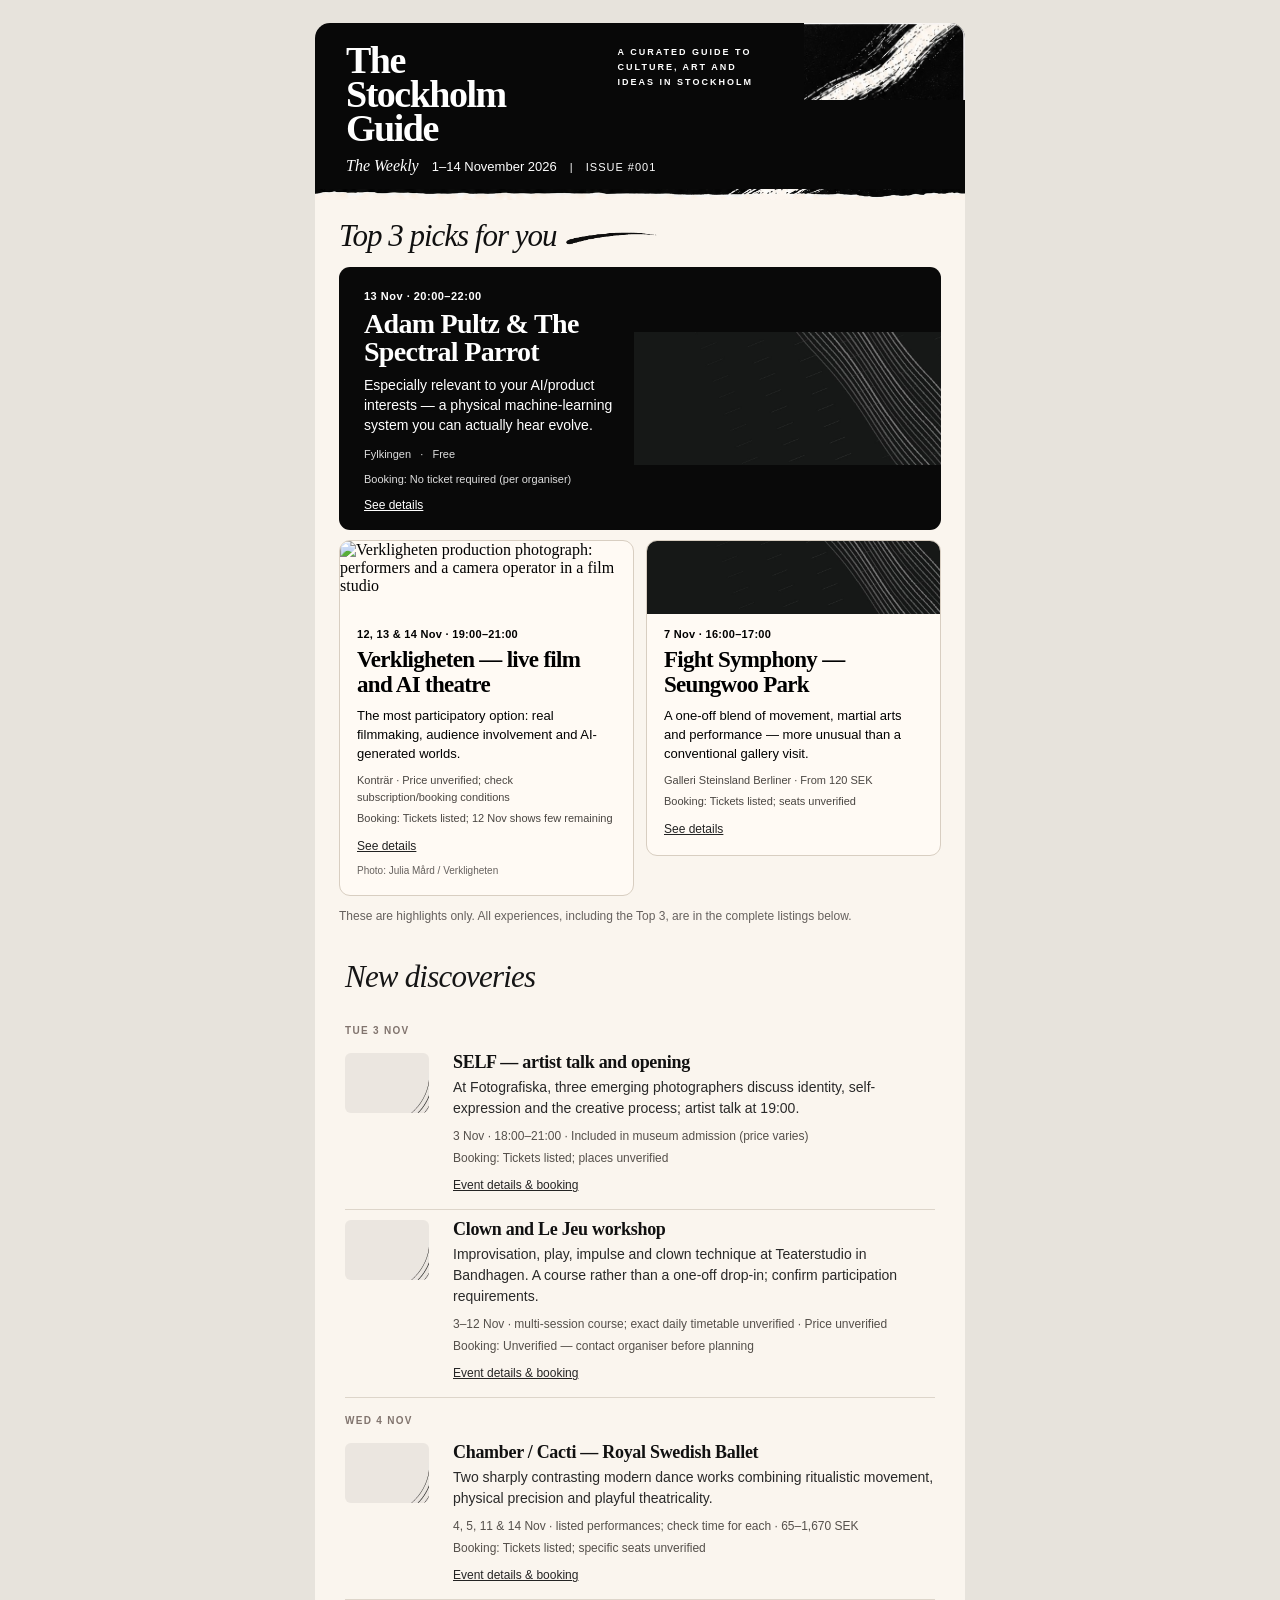
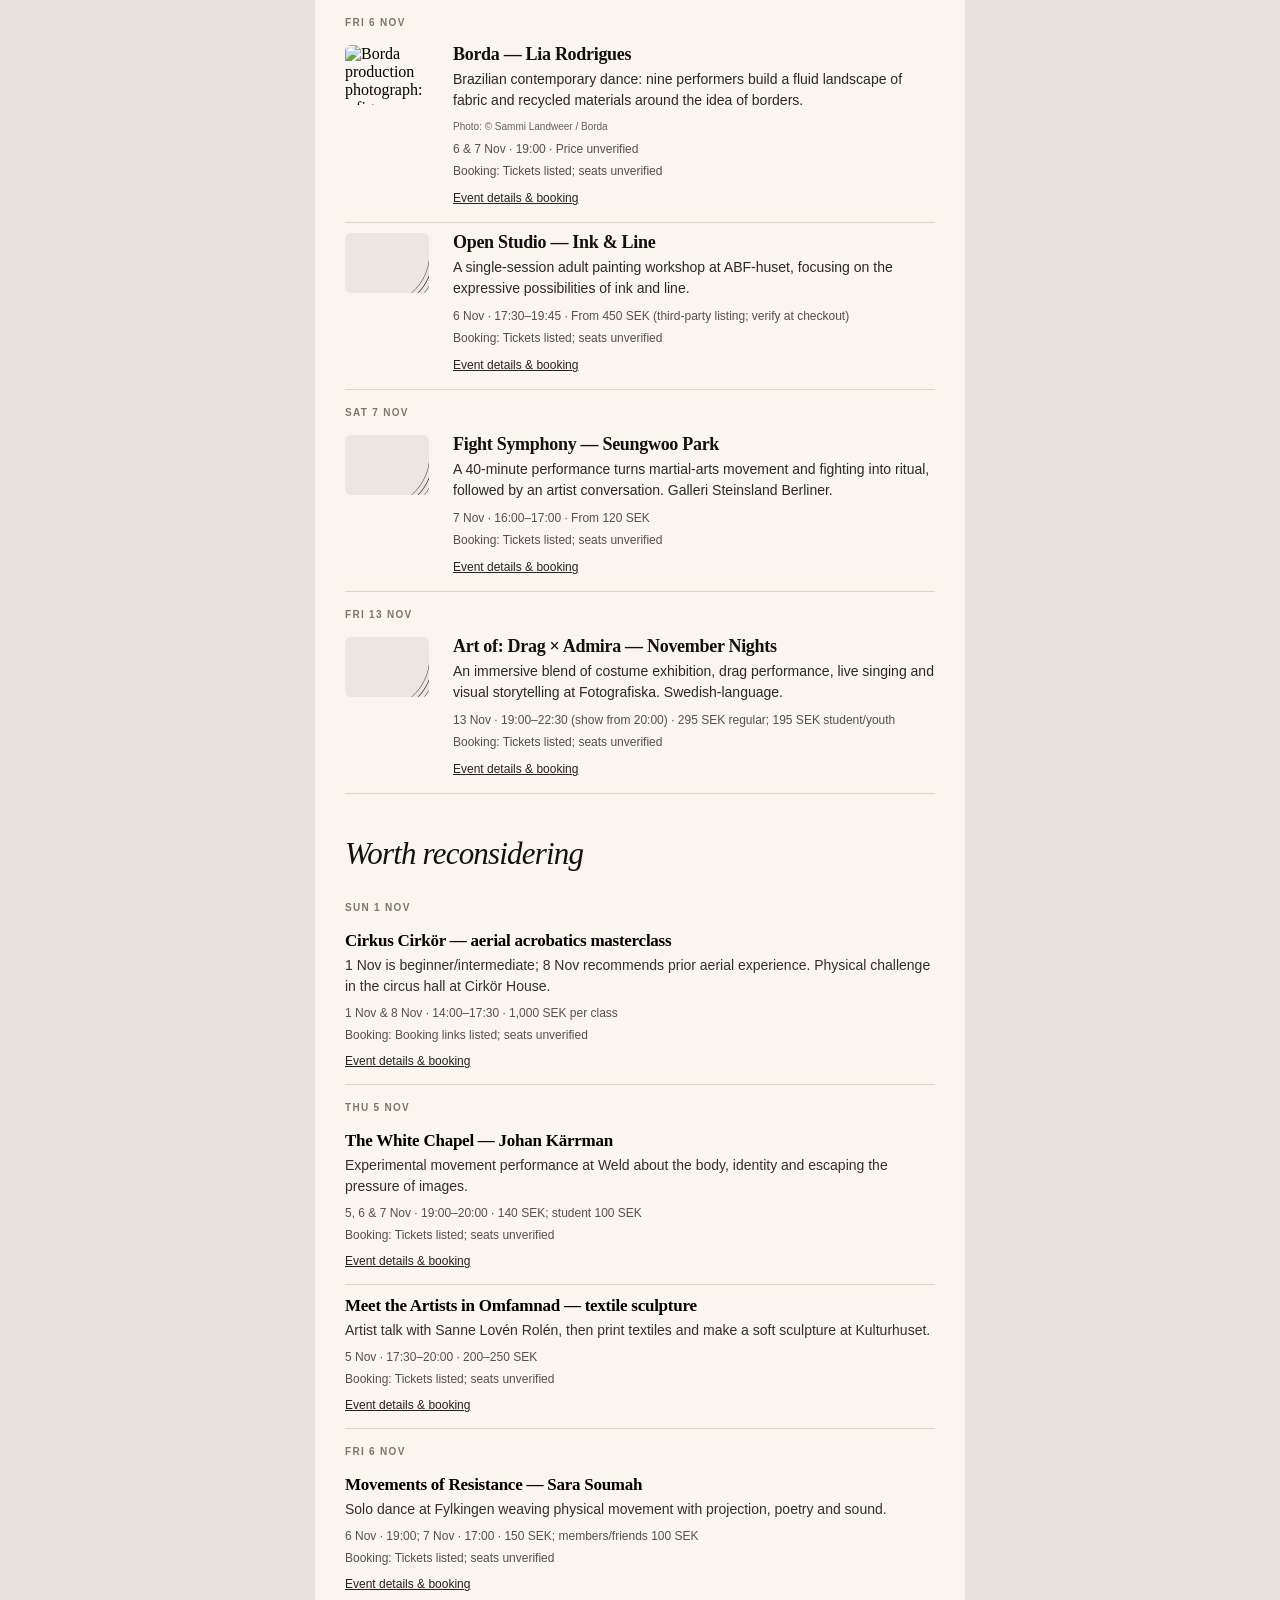
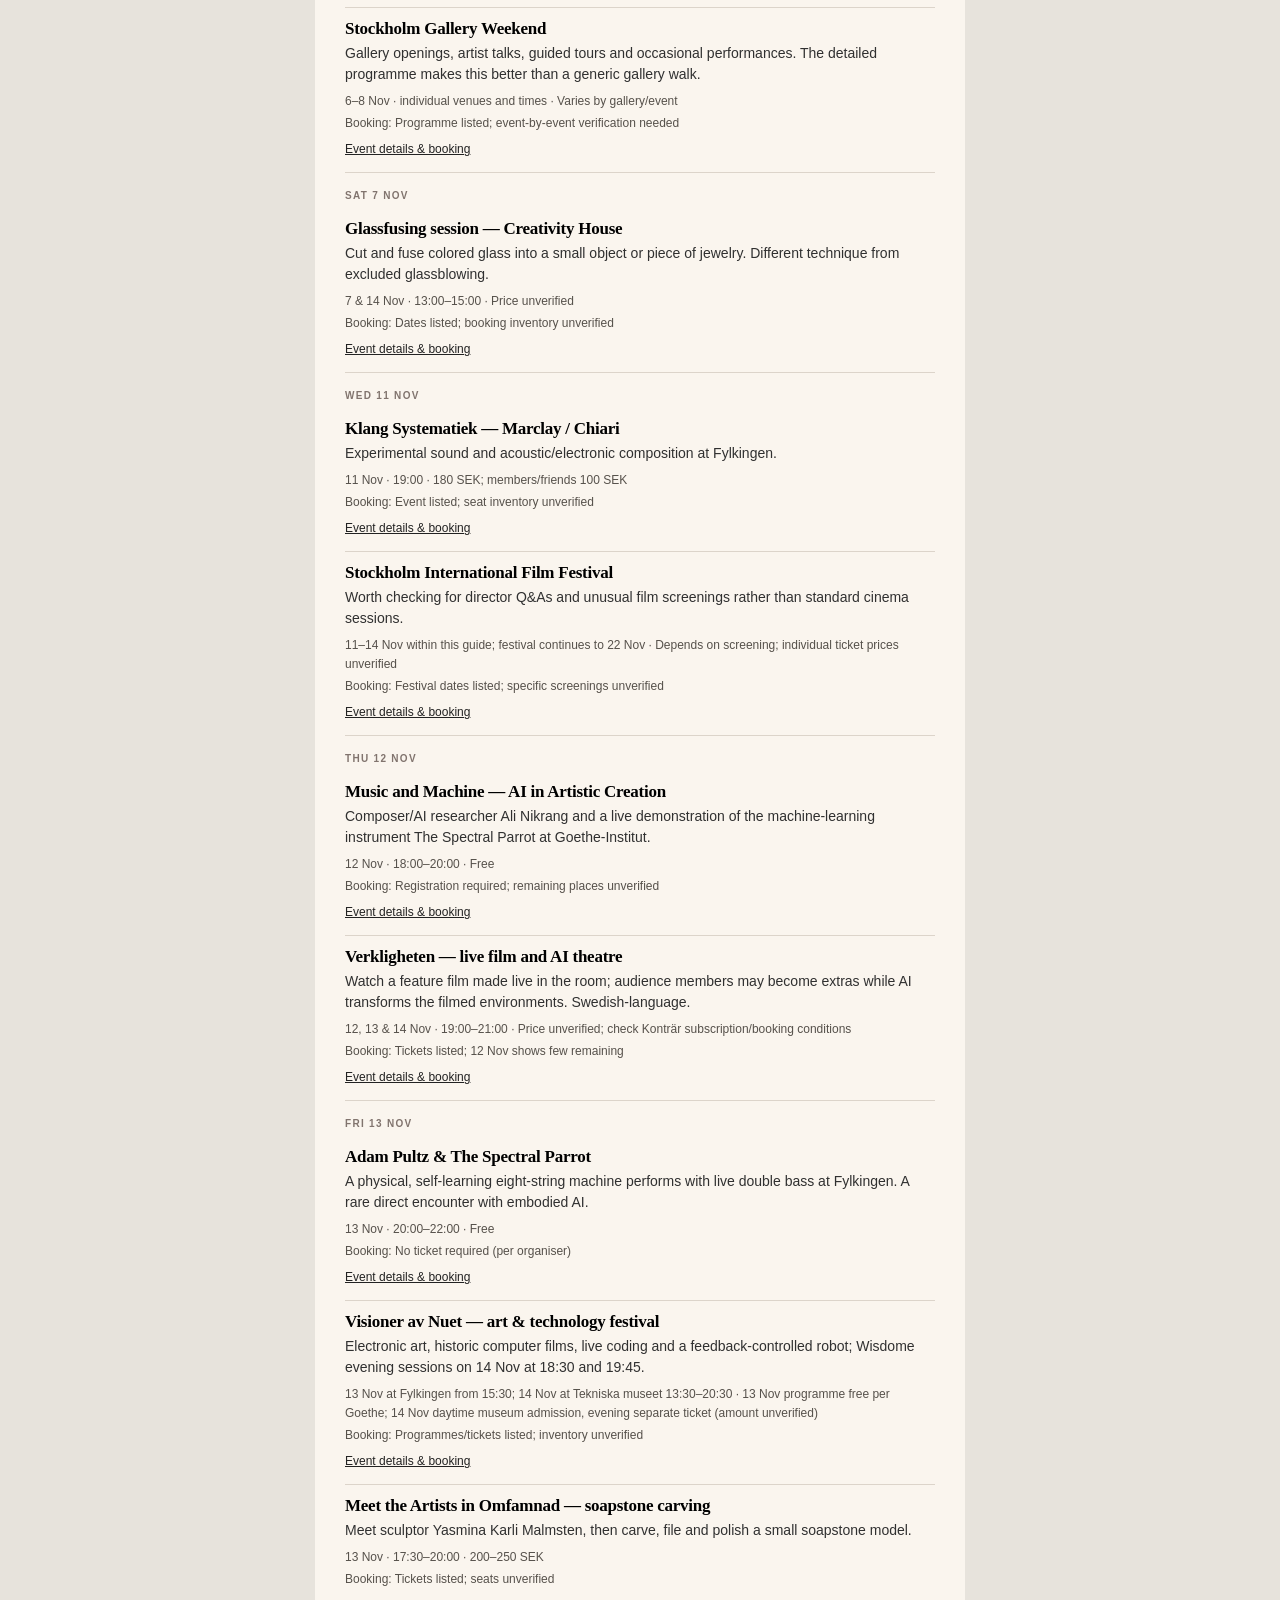
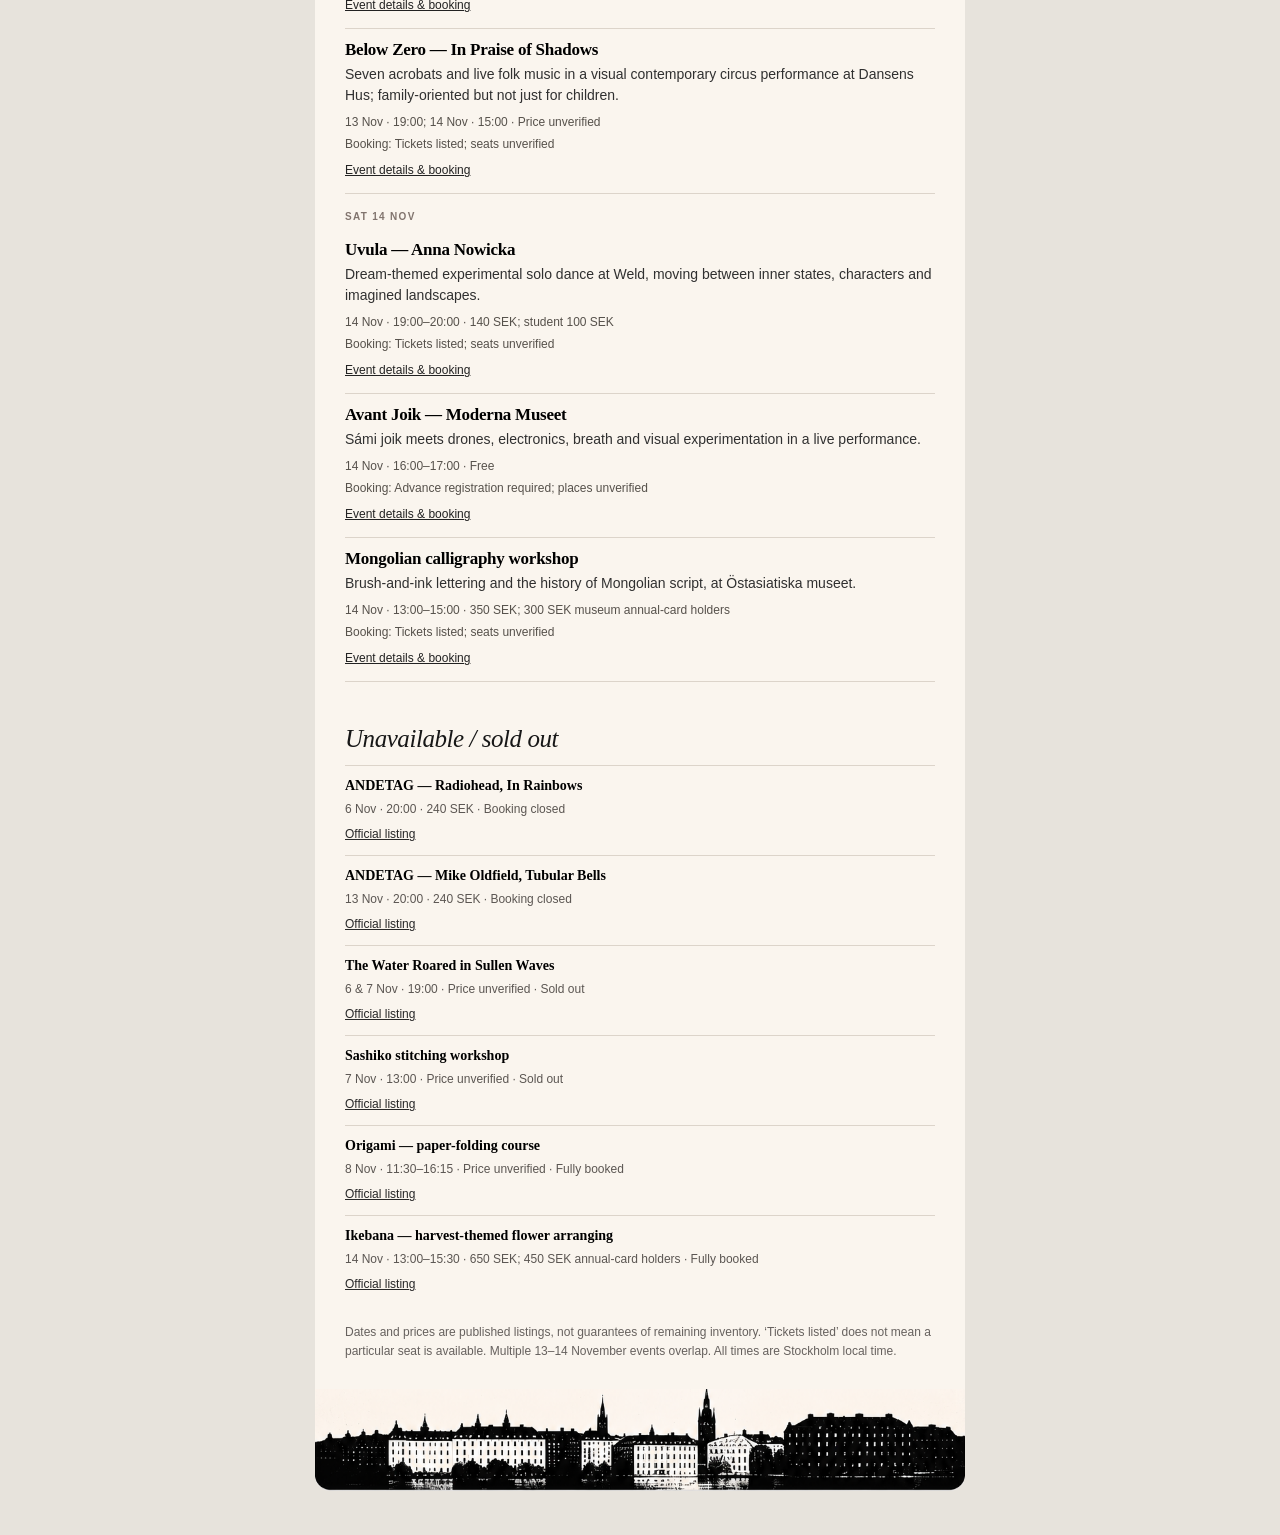
==== email.html @ 7d4a2419 "Fix responsive email layout and verify November press imagery" ====
<!doctype html>
<html lang="en"><head><meta charset="utf-8"><meta name="viewport" content="width=device-width,initial-scale=1"><meta name="color-scheme" content="light"><title>The Stockholm Guide · 1–14 November 2026</title>
<style>
@media screen and (min-width:601px){
 .stack-column{display:table-cell!important;width:49%!important}.hero-media{width:51%!important}.feature-gap{display:table-cell!important}.small-card{margin-bottom:0!important}
 .brand-cell{width:44%!important;padding-left:31px!important}.tagline-cell{width:30%!important}.brush-cell{width:26%!important}
 .brand{font-size:38px!important;line-height:34px!important}.tagline{font-size:9px!important;letter-spacing:2px!important}
}

@media screen and (max-width:600px){
 .shell{width:100%!important;max-width:100%!important}.outside{padding:0!important}.pad{padding-left:19px!important;padding-right:19px!important}
 .brand-cell{padding:20px 0 7px 19px!important;width:53%!important}.tagline-cell{width:29%!important}.brush-cell{width:18%!important}.brand{font-size:30px!important;line-height:29px!important}.tagline{font-size:8px!important;letter-spacing:.7px!important}.brush{width:100%!important;max-width:169px!important}
 .section-title{font-size:28px!important;line-height:32px!important}.stack-column{display:block!important;width:100%!important;box-sizing:border-box!important}.feature-gap{display:none!important}
 .hero-copy{padding:18px 18px 15px!important}.hero-photo{width:100%!important;max-height:165px!important;object-fit:cover!important}.hero-title{font-size:29px!important;line-height:30px!important}
 .small-card{margin-bottom:12px!important}.small-title{font-size:23px!important;line-height:25px!important}.small-photo{height:82px!important;object-fit:cover!important}
 .event-row,.event-row tbody,.event-row tr,.event-row td{box-sizing:border-box!important}.thumb-cell{width:65px!important}.thumb{width:54px!important;height:54px!important;object-fit:cover!important}
 .event-title{font-size:18px!important}.event-description{font-size:14px!important;line-height:21px!important}.event-info{font-size:12px!important;line-height:18px!important}
 .list-pad{padding-left:0!important;padding-right:0!important}.sky{height:auto!important}
}
@media screen and (max-width:360px){.brand{font-size:26px!important;line-height:26px!important}}
</style></head>
<body style="margin:0;padding:0;background:#e7e3dc;-webkit-text-size-adjust:100%;">
<div style="display:none;font-size:1px;line-height:1px;max-height:0;max-width:0;opacity:0;overflow:hidden;">Experimental performance, art and unusual experiences in Stockholm — 1–14 November 2026</div>
<table role="presentation" width="100%" cellpadding="0" cellspacing="0" border="0" style="width:100%;border-collapse:collapse;background:#e7e3dc;"><tr><td align="center" class="outside" style="padding:23px 12px 44px;">
<table role="presentation" class="shell" width="650" cellpadding="0" cellspacing="0" border="0" style="width:100%;max-width:650px;border-collapse:separate;border-spacing:0;background:#faf5ee;border-radius:15px;overflow:hidden;">
<!-- FIXED MILESTONE MASTHEAD: stacked white serif brand + tagline + original brush + metadata line -->
<tr><td style="background:#080808;color:#fff;padding:0;">
<table role="presentation" width="100%" cellpadding="0" cellspacing="0" border="0" style="width:100%;table-layout:fixed;border-collapse:collapse;"><tr><td class="brand-cell" width="58%" style="padding:20px 0 7px 19px;vertical-align:top;width:58%;">
<div class="brand" style="font-family:Georgia,'Times New Roman',serif;font-weight:bold;font-size:26px;line-height:26px;letter-spacing:-1.5px;color:white;">The<br>Stockholm<br>Guide</div></td>
<td class="tagline-cell" style="padding:22px 0 0 0;vertical-align:top;width:27%;border-left:0;"><div class="tagline" style="font-family:Arial,Helvetica,sans-serif;font-size:8px;font-weight:700;letter-spacing:.7px;line-height:1.65;color:#fff;">A CURATED GUIDE TO<br>CULTURE, ART AND<br>IDEAS IN STOCKHOLM</div></td>
<td class="brush-cell" style="width:15%;vertical-align:top;text-align:right;padding:0;"><img class="brush" src="https://fixingman.github.io/stockholm-guide/assets/milestone_brush.jpg" alt="" width="169" style="display:block;width:100%;max-width:169px;height:auto;border:0;margin-left:auto;"></td></tr></table>
<div class="pad" style="font-family:Arial,Helvetica,sans-serif;color:#fff;padding:2px 31px 11px;white-space:normal;"><span style="font-family:Georgia,'Times New Roman',serif;font-style:italic;font-size:16px;line-height:23px;">The Weekly</span><span style="font-size:13px;line-height:23px;padding:0 13px;">1–14 November 2026</span><span style="font-size:11px;letter-spacing:1px;">| &nbsp; ISSUE #001</span></div>
<img src="https://fixingman.github.io/stockholm-guide/assets/milestone_torn.png" width="650" alt="" style="display:block;width:100%;height:11px;border:0;"></td></tr>
<!-- Top 3 layout is one integrated dark feature followed by TWO image-led supporting cards -->
<tr><td class="pad" style="padding:18px 24px 0;"><h2 class="section-title" style="font-family:Georgia,'Times New Roman',serif;font-size:31px;font-style:italic;line-height:36px;letter-spacing:-1px;margin:0 0 13px;font-weight:normal;color:#101010;">Top 3 picks for you <img src="https://fixingman.github.io/stockholm-guide/assets/milestone_heading_stroke.png" width="95" alt="" style="width:95px;max-width:28%;height:auto;vertical-align:middle;border:0;display:inline-block;"></h2>


<table role="presentation" class="feature-row" width="100%" cellpadding="0" cellspacing="0" border="0" style="width:100%;table-layout:fixed;background:#090909;border-radius:11px;overflow:hidden;border-collapse:separate;border-spacing:0;">
<tr><td class="hero-copy stack-column" width="100%" valign="middle" style="display:block;box-sizing:border-box;width:100%;padding:21px 5px 17px 25px;color:#fff;vertical-align:middle;">
<div style="font-family:Arial,Helvetica,sans-serif;font-size:11px;line-height:17px;letter-spacing:.5px;font-weight:bold;color:#fff;margin-bottom:5px;">13 Nov · 20:00–22:00</div>
<div class="hero-title" style="font-family:Georgia,'Times New Roman',serif;font-size:28px;font-weight:bold;line-height:28px;letter-spacing:-.7px;margin-bottom:9px;">Adam Pultz &amp; The Spectral Parrot</div>
<div style="font-family:Arial,Helvetica,sans-serif;font-size:14px;line-height:20px;color:#fff;margin-bottom:11px;">Especially relevant to your AI/product interests — a physical machine-learning system you can actually hear evolve.</div>
<div style="font-family:Arial,Helvetica,sans-serif;font-size:11px;line-height:17px;color:#dedede;margin-bottom:8px;">Fylkingen &nbsp; · &nbsp; Free</div>
<div style="font-family:Arial,Helvetica,sans-serif;font-size:11px;line-height:17px;color:#dedede;margin-bottom:7px;">Booking: No ticket required (per organiser)</div>
<a href="https://www.goethe.de/ins/se/de/ver.cfm?event_id=27371285" style="font-family:Arial,Helvetica,sans-serif;font-size:12px;color:#fff;text-decoration:underline;">See details</a>
</td><td class="stack-column hero-media" width="100%" style="display:block;box-sizing:border-box;width:100%;vertical-align:middle;padding:0;"><img class="hero-photo" src="https://fixingman.github.io/stockholm-guide/assets/event-placeholder.jpg" width="307" alt="Abstract decorative artwork; no verified event image available" style="display:block;width:100%;height:auto;object-fit:cover;border:0;"></td></tr></table>
<table role="presentation" width="100%" cellpadding="0" cellspacing="0" border="0"><tr><td height="10" style="height:10px;font-size:0;line-height:0;">&nbsp;</td></tr></table>
<table role="presentation" class="feature-row" cellpadding="0" cellspacing="0" border="0" width="100%" style="border-collapse:collapse;table-layout:fixed;width:100%;"><tr>


<td class="stack-column" valign="top" style="display:block;box-sizing:border-box;width:100%;vertical-align:top;">
<table role="presentation" class="small-card" width="100%" cellpadding="0" cellspacing="0" border="0" style="margin-bottom:12px;width:100%;border-collapse:separate;border-spacing:0;border-radius:11px;overflow:hidden;background:#fffaf4;border:1px solid #d8cec1;">
<tr><td><img class="small-photo" src="https://kontrar.se/wp-content/uploads/2026/03/Verkligheten_PRESS_03-Foto_-Julia-Mard-1.jpg" width="292" alt="Verkligheten production photograph: performers and a camera operator in a film studio" style="display:block;border:0;width:100%;height:73px;object-fit:cover;"></td></tr>
<tr><td style="padding:12px 17px 17px;"><div style="font-family:Arial,Helvetica,sans-serif;font-weight:700;font-size:11px;line-height:16px;letter-spacing:.3px;margin-bottom:5px;">12, 13 &amp; 14 Nov · 19:00–21:00</div>
<div class="small-title" style="font:700 23px/25px Georgia,'Times New Roman',serif;letter-spacing:-.7px;margin:0 0 9px;">Verkligheten — live film and AI theatre</div>
<div style="font:13px/19px Arial,Helvetica,sans-serif;margin-bottom:9px;">The most participatory option: real filmmaking, audience involvement and AI-generated worlds.</div>
<div style="font:11px/17px Arial,Helvetica,sans-serif;color:#494541;margin-bottom:4px;">Konträr · Price unverified; check subscription/booking conditions</div>
<div style="font:11px/17px Arial,Helvetica,sans-serif;color:#494541;margin-bottom:9px;">Booking: Tickets listed; 12 Nov shows few remaining</div>
<a href="https://kontrar.se/en/show/verkligheten/" style="font:12px/17px Arial,Helvetica,sans-serif;text-decoration:underline;color:#222;">See details</a><div style="font:10px/15px Arial,Helvetica,sans-serif;color:#66615e;margin-top:8px;">Photo: Julia Mård / Verkligheten</div></td></tr></table></td>
<td class="feature-gap" width="2%" style="display:none;width:2%;font-size:0;line-height:0;">&nbsp;</td>
<td class="stack-column" valign="top" style="display:block;box-sizing:border-box;width:100%;vertical-align:top;">
<table role="presentation" class="small-card" width="100%" cellpadding="0" cellspacing="0" border="0" style="margin-bottom:12px;width:100%;border-collapse:separate;border-spacing:0;border-radius:11px;overflow:hidden;background:#fffaf4;border:1px solid #d8cec1;">
<tr><td><img class="small-photo" src="https://fixingman.github.io/stockholm-guide/assets/event-placeholder.jpg" width="292" alt="Abstract decorative artwork; no verified event image available" style="display:block;border:0;width:100%;height:73px;object-fit:cover;"></td></tr>
<tr><td style="padding:12px 17px 17px;"><div style="font-family:Arial,Helvetica,sans-serif;font-weight:700;font-size:11px;line-height:16px;letter-spacing:.3px;margin-bottom:5px;">7 Nov · 16:00–17:00</div>
<div class="small-title" style="font:700 23px/25px Georgia,'Times New Roman',serif;letter-spacing:-.7px;margin:0 0 9px;">Fight Symphony — Seungwoo Park</div>
<div style="font:13px/19px Arial,Helvetica,sans-serif;margin-bottom:9px;">A one-off blend of movement, martial arts and performance — more unusual than a conventional gallery visit.</div>
<div style="font:11px/17px Arial,Helvetica,sans-serif;color:#494541;margin-bottom:4px;">Galleri Steinsland Berliner · From 120 SEK</div>
<div style="font:11px/17px Arial,Helvetica,sans-serif;color:#494541;margin-bottom:9px;">Booking: Tickets listed; seats unverified</div>
<a href="https://billetto.se/en/e/fight-symphony-seungwoo-park-biljetter-2023053" style="font:12px/17px Arial,Helvetica,sans-serif;text-decoration:underline;color:#222;">See details</a></td></tr></table></td>
</tr></table>
<p style="font:12px/18px Arial,Helvetica,sans-serif;color:#66615e;margin:11px 0 0;">These are highlights only. All experiences, including the Top 3, are in the complete listings below.</p>
</td></tr>
<!-- New discoveries: distinct FULL WIDTH group, image-supported entries, never side-by-side with Worth reconsidering -->
<tr><td class="pad" style="padding:34px 30px 0;"><h2 class="section-title" style="font:italic 31px/36px Georgia,'Times New Roman',serif;letter-spacing:-.8px;color:#151515;margin:0 0 13px;">New discoveries</h2>
<table role="presentation" cellpadding="0" cellspacing="0" border="0" width="100%" style="border-collapse:collapse;width:100%;">

<tr><td colspan="2" style="padding:15px 0 5px;color:#81746e;font:700 10px/15px Arial,Helvetica,sans-serif;letter-spacing:1.3px;text-transform:uppercase;">Tue 3 Nov</td></tr>
<tr><td class="thumb-cell" valign="top" width="96" style="width:96px;vertical-align:top;padding:10px 12px 15px 0;border-bottom:1px solid #ddd5ca;">
<img class="thumb" width="84" height="60" src="https://fixingman.github.io/stockholm-guide/assets/event-placeholder-thumb.jpg" alt="Abstract decorative graphic; no verified event photo" style="display:block;width:84px;height:60px;object-fit:cover;border-radius:6px;border:0;"></td>
<td valign="top" style="vertical-align:top;padding:8px 0 14px;border-bottom:1px solid #ddd5ca;">
<div class="event-title" style="font:700 18px/22px Georgia,'Times New Roman',serif;letter-spacing:-.3px;margin-bottom:4px;color:#111;">SELF — artist talk and opening</div>
<div class="event-description" style="font:14px/21px Arial,Helvetica,sans-serif;margin:0 0 8px;color:#292929;">At Fotografiska, three emerging photographers discuss identity, self-expression and the creative process; artist talk at 19:00.</div>

<div class="event-info" style="font:12px/19px Arial,Helvetica,sans-serif;color:#55504b;margin-bottom:3px;">3 Nov · 18:00–21:00 · Included in museum admission (price varies)</div>
<div class="event-info" style="font:12px/19px Arial,Helvetica,sans-serif;color:#55504b;margin-bottom:7px;">Booking: Tickets listed; places unverified</div>
<a href="https://stockholm.fotografiska.com/en/events/self-artist-talk-and-opening" style="font:12px/19px Arial,Helvetica,sans-serif;text-decoration:underline;color:#242424;">Event details &amp; booking</a>
</td></tr>

<tr><td class="thumb-cell" valign="top" width="96" style="width:96px;vertical-align:top;padding:10px 12px 15px 0;border-bottom:1px solid #ddd5ca;">
<img class="thumb" width="84" height="60" src="https://fixingman.github.io/stockholm-guide/assets/event-placeholder-thumb.jpg" alt="Abstract decorative graphic; no verified event photo" style="display:block;width:84px;height:60px;object-fit:cover;border-radius:6px;border:0;"></td>
<td valign="top" style="vertical-align:top;padding:8px 0 14px;border-bottom:1px solid #ddd5ca;">
<div class="event-title" style="font:700 18px/22px Georgia,'Times New Roman',serif;letter-spacing:-.3px;margin-bottom:4px;color:#111;">Clown and Le Jeu workshop</div>
<div class="event-description" style="font:14px/21px Arial,Helvetica,sans-serif;margin:0 0 8px;color:#292929;">Improvisation, play, impulse and clown technique at Teaterstudio in Bandhagen. A course rather than a one-off drop-in; confirm participation requirements.</div>

<div class="event-info" style="font:12px/19px Arial,Helvetica,sans-serif;color:#55504b;margin-bottom:3px;">3–12 Nov · multi-session course; exact daily timetable unverified · Price unverified</div>
<div class="event-info" style="font:12px/19px Arial,Helvetica,sans-serif;color:#55504b;margin-bottom:7px;">Booking: Unverified — contact organiser before planning</div>
<a href="https://nupagang.se/en/event/90556/" style="font:12px/19px Arial,Helvetica,sans-serif;text-decoration:underline;color:#242424;">Event details &amp; booking</a>
</td></tr>
<tr><td colspan="2" style="padding:15px 0 5px;color:#81746e;font:700 10px/15px Arial,Helvetica,sans-serif;letter-spacing:1.3px;text-transform:uppercase;">Wed 4 Nov</td></tr>
<tr><td class="thumb-cell" valign="top" width="96" style="width:96px;vertical-align:top;padding:10px 12px 15px 0;border-bottom:1px solid #ddd5ca;">
<img class="thumb" width="84" height="60" src="https://fixingman.github.io/stockholm-guide/assets/event-placeholder-thumb.jpg" alt="Abstract decorative graphic; no verified event photo" style="display:block;width:84px;height:60px;object-fit:cover;border-radius:6px;border:0;"></td>
<td valign="top" style="vertical-align:top;padding:8px 0 14px;border-bottom:1px solid #ddd5ca;">
<div class="event-title" style="font:700 18px/22px Georgia,'Times New Roman',serif;letter-spacing:-.3px;margin-bottom:4px;color:#111;">Chamber / Cacti — Royal Swedish Ballet</div>
<div class="event-description" style="font:14px/21px Arial,Helvetica,sans-serif;margin:0 0 8px;color:#292929;">Two sharply contrasting modern dance works combining ritualistic movement, physical precision and playful theatricality.</div>

<div class="event-info" style="font:12px/19px Arial,Helvetica,sans-serif;color:#55504b;margin-bottom:3px;">4, 5, 11 &amp; 14 Nov · listed performances; check time for each · 65–1,670 SEK</div>
<div class="event-info" style="font:12px/19px Arial,Helvetica,sans-serif;color:#55504b;margin-bottom:7px;">Booking: Tickets listed; specific seats unverified</div>
<a href="https://www.operan.se/en/productions/chamber-cacti" style="font:12px/19px Arial,Helvetica,sans-serif;text-decoration:underline;color:#242424;">Event details &amp; booking</a>
</td></tr>
<tr><td colspan="2" style="padding:15px 0 5px;color:#81746e;font:700 10px/15px Arial,Helvetica,sans-serif;letter-spacing:1.3px;text-transform:uppercase;">Fri 6 Nov</td></tr>
<tr><td class="thumb-cell" valign="top" width="96" style="width:96px;vertical-align:top;padding:10px 12px 15px 0;border-bottom:1px solid #ddd5ca;">
<img class="thumb" width="84" height="60" src="https://cdn.filestackcontent.com/auto_image/dWBAdpO8R9RXrGpe64Ko" alt="Borda production photograph: a figure surrounded by translucent fabric and plastic on a dark stage" style="display:block;width:84px;height:60px;object-fit:cover;border-radius:6px;border:0;"></td>
<td valign="top" style="vertical-align:top;padding:8px 0 14px;border-bottom:1px solid #ddd5ca;">
<div class="event-title" style="font:700 18px/22px Georgia,'Times New Roman',serif;letter-spacing:-.3px;margin-bottom:4px;color:#111;">Borda — Lia Rodrigues</div>
<div class="event-description" style="font:14px/21px Arial,Helvetica,sans-serif;margin:0 0 8px;color:#292929;">Brazilian contemporary dance: nine performers build a fluid landscape of fabric and recycled materials around the idea of borders.</div>
<div style="font:10px/15px Arial,Helvetica,sans-serif;color:#66615e;margin-bottom:6px;">Photo: © Sammi Landweer / Borda</div>
<div class="event-info" style="font:12px/19px Arial,Helvetica,sans-serif;color:#55504b;margin-bottom:3px;">6 &amp; 7 Nov · 19:00 · Price unverified</div>
<div class="event-info" style="font:12px/19px Arial,Helvetica,sans-serif;color:#55504b;margin-bottom:7px;">Booking: Tickets listed; seats unverified</div>
<a href="https://dansenshus.se/en/program/lia-rodrigues-bra-borda/" style="font:12px/19px Arial,Helvetica,sans-serif;text-decoration:underline;color:#242424;">Event details &amp; booking</a>
</td></tr>

<tr><td class="thumb-cell" valign="top" width="96" style="width:96px;vertical-align:top;padding:10px 12px 15px 0;border-bottom:1px solid #ddd5ca;">
<img class="thumb" width="84" height="60" src="https://fixingman.github.io/stockholm-guide/assets/event-placeholder-thumb.jpg" alt="Abstract decorative graphic; no verified event photo" style="display:block;width:84px;height:60px;object-fit:cover;border-radius:6px;border:0;"></td>
<td valign="top" style="vertical-align:top;padding:8px 0 14px;border-bottom:1px solid #ddd5ca;">
<div class="event-title" style="font:700 18px/22px Georgia,'Times New Roman',serif;letter-spacing:-.3px;margin-bottom:4px;color:#111;">Open Studio — Ink &amp; Line</div>
<div class="event-description" style="font:14px/21px Arial,Helvetica,sans-serif;margin:0 0 8px;color:#292929;">A single-session adult painting workshop at ABF-huset, focusing on the expressive possibilities of ink and line.</div>

<div class="event-info" style="font:12px/19px Arial,Helvetica,sans-serif;color:#55504b;margin-bottom:3px;">6 Nov · 17:30–19:45 · From 450 SEK (third-party listing; verify at checkout)</div>
<div class="event-info" style="font:12px/19px Arial,Helvetica,sans-serif;color:#55504b;margin-bottom:7px;">Booking: Tickets listed; seats unverified</div>
<a href="https://www.tickster.com/se/en/events/3k1f32bajd91041/2026-11-06/oppen-atelje" style="font:12px/19px Arial,Helvetica,sans-serif;text-decoration:underline;color:#242424;">Event details &amp; booking</a>
</td></tr>
<tr><td colspan="2" style="padding:15px 0 5px;color:#81746e;font:700 10px/15px Arial,Helvetica,sans-serif;letter-spacing:1.3px;text-transform:uppercase;">Sat 7 Nov</td></tr>
<tr><td class="thumb-cell" valign="top" width="96" style="width:96px;vertical-align:top;padding:10px 12px 15px 0;border-bottom:1px solid #ddd5ca;">
<img class="thumb" width="84" height="60" src="https://fixingman.github.io/stockholm-guide/assets/event-placeholder-thumb.jpg" alt="Abstract decorative graphic; no verified event photo" style="display:block;width:84px;height:60px;object-fit:cover;border-radius:6px;border:0;"></td>
<td valign="top" style="vertical-align:top;padding:8px 0 14px;border-bottom:1px solid #ddd5ca;">
<div class="event-title" style="font:700 18px/22px Georgia,'Times New Roman',serif;letter-spacing:-.3px;margin-bottom:4px;color:#111;">Fight Symphony — Seungwoo Park</div>
<div class="event-description" style="font:14px/21px Arial,Helvetica,sans-serif;margin:0 0 8px;color:#292929;">A 40-minute performance turns martial-arts movement and fighting into ritual, followed by an artist conversation. Galleri Steinsland Berliner.</div>

<div class="event-info" style="font:12px/19px Arial,Helvetica,sans-serif;color:#55504b;margin-bottom:3px;">7 Nov · 16:00–17:00 · From 120 SEK</div>
<div class="event-info" style="font:12px/19px Arial,Helvetica,sans-serif;color:#55504b;margin-bottom:7px;">Booking: Tickets listed; seats unverified</div>
<a href="https://billetto.se/en/e/fight-symphony-seungwoo-park-biljetter-2023053" style="font:12px/19px Arial,Helvetica,sans-serif;text-decoration:underline;color:#242424;">Event details &amp; booking</a>
</td></tr>
<tr><td colspan="2" style="padding:15px 0 5px;color:#81746e;font:700 10px/15px Arial,Helvetica,sans-serif;letter-spacing:1.3px;text-transform:uppercase;">Fri 13 Nov</td></tr>
<tr><td class="thumb-cell" valign="top" width="96" style="width:96px;vertical-align:top;padding:10px 12px 15px 0;border-bottom:1px solid #ddd5ca;">
<img class="thumb" width="84" height="60" src="https://fixingman.github.io/stockholm-guide/assets/event-placeholder-thumb.jpg" alt="Abstract decorative graphic; no verified event photo" style="display:block;width:84px;height:60px;object-fit:cover;border-radius:6px;border:0;"></td>
<td valign="top" style="vertical-align:top;padding:8px 0 14px;border-bottom:1px solid #ddd5ca;">
<div class="event-title" style="font:700 18px/22px Georgia,'Times New Roman',serif;letter-spacing:-.3px;margin-bottom:4px;color:#111;">Art of: Drag × Admira — November Nights</div>
<div class="event-description" style="font:14px/21px Arial,Helvetica,sans-serif;margin:0 0 8px;color:#292929;">An immersive blend of costume exhibition, drag performance, live singing and visual storytelling at Fotografiska. Swedish-language.</div>

<div class="event-info" style="font:12px/19px Arial,Helvetica,sans-serif;color:#55504b;margin-bottom:3px;">13 Nov · 19:00–22:30 (show from 20:00) · 295 SEK regular; 195 SEK student/youth</div>
<div class="event-info" style="font:12px/19px Arial,Helvetica,sans-serif;color:#55504b;margin-bottom:7px;">Booking: Tickets listed; seats unverified</div>
<a href="https://stockholm.fotografiska.com/sv/events/art-of-drag-admira-november-nights" style="font:12px/19px Arial,Helvetica,sans-serif;text-decoration:underline;color:#242424;">Event details &amp; booking</a>
</td></tr>
</table></td></tr>
<!-- Worth reconsidering: SEPARATE minimal image-free rows, full metadata -->
<tr><td class="pad" style="padding:42px 30px 0;"><h2 class="section-title" style="font:italic 31px/36px Georgia,'Times New Roman',serif;letter-spacing:-.8px;color:#111;margin:0 0 13px;">Worth reconsidering</h2>
<table role="presentation" width="100%" cellpadding="0" cellspacing="0" border="0" style="border-collapse:collapse;width:100%;">

<tr><td style="padding:15px 0 5px;color:#81746e;font:700 10px/15px Arial,Helvetica,sans-serif;letter-spacing:1.3px;text-transform:uppercase;">Sun 1 Nov</td></tr>
<tr><td style="padding:10px 0 13px;border-bottom:1px solid #dcd4ca;">
<div class="event-title" style="font:700 17px/21px Georgia,'Times New Roman',serif;letter-spacing:-.25px;margin-bottom:4px;">Cirkus Cirkör — aerial acrobatics masterclass</div>
<div class="event-description" style="font:14px/21px Arial,Helvetica,sans-serif;margin-bottom:7px;color:#303030;">1 Nov is beginner/intermediate; 8 Nov recommends prior aerial experience. Physical challenge in the circus hall at Cirkör House.</div>
<div class="event-info" style="font:12px/19px Arial,Helvetica,sans-serif;color:#56514b;margin-bottom:3px;">1 Nov &amp; 8 Nov · 14:00–17:30 · 1,000 SEK per class</div>
<div class="event-info" style="font:12px/19px Arial,Helvetica,sans-serif;color:#56514b;margin-bottom:6px;">Booking: Booking links listed; seats unverified</div>
<a href="https://www.cirkor.se/en/aerial-acrobatics-masterclasses/" style="font:12px/19px Arial,Helvetica,sans-serif;color:#222;text-decoration:underline;">Event details &amp; booking</a>
</td></tr>
<tr><td style="padding:15px 0 5px;color:#81746e;font:700 10px/15px Arial,Helvetica,sans-serif;letter-spacing:1.3px;text-transform:uppercase;">Thu 5 Nov</td></tr>
<tr><td style="padding:10px 0 13px;border-bottom:1px solid #dcd4ca;">
<div class="event-title" style="font:700 17px/21px Georgia,'Times New Roman',serif;letter-spacing:-.25px;margin-bottom:4px;">The White Chapel — Johan Kärrman</div>
<div class="event-description" style="font:14px/21px Arial,Helvetica,sans-serif;margin-bottom:7px;color:#303030;">Experimental movement performance at Weld about the body, identity and escaping the pressure of images.</div>
<div class="event-info" style="font:12px/19px Arial,Helvetica,sans-serif;color:#56514b;margin-bottom:3px;">5, 6 &amp; 7 Nov · 19:00–20:00 · 140 SEK; student 100 SEK</div>
<div class="event-info" style="font:12px/19px Arial,Helvetica,sans-serif;color:#56514b;margin-bottom:6px;">Booking: Tickets listed; seats unverified</div>
<a href="https://book.weld.se/" style="font:12px/19px Arial,Helvetica,sans-serif;color:#222;text-decoration:underline;">Event details &amp; booking</a>
</td></tr>

<tr><td style="padding:10px 0 13px;border-bottom:1px solid #dcd4ca;">
<div class="event-title" style="font:700 17px/21px Georgia,'Times New Roman',serif;letter-spacing:-.25px;margin-bottom:4px;">Meet the Artists in Omfamnad — textile sculpture</div>
<div class="event-description" style="font:14px/21px Arial,Helvetica,sans-serif;margin-bottom:7px;color:#303030;">Artist talk with Sanne Lovén Rolén, then print textiles and make a soft sculpture at Kulturhuset.</div>
<div class="event-info" style="font:12px/19px Arial,Helvetica,sans-serif;color:#56514b;margin-bottom:3px;">5 Nov · 17:30–20:00 · 200–250 SEK</div>
<div class="event-info" style="font:12px/19px Arial,Helvetica,sans-serif;color:#56514b;margin-bottom:6px;">Booking: Tickets listed; seats unverified</div>
<a href="https://kulturhusetstadsteatern.se/utstallningar/mot-konstnarerna-i-omfamnad" style="font:12px/19px Arial,Helvetica,sans-serif;color:#222;text-decoration:underline;">Event details &amp; booking</a>
</td></tr>
<tr><td style="padding:15px 0 5px;color:#81746e;font:700 10px/15px Arial,Helvetica,sans-serif;letter-spacing:1.3px;text-transform:uppercase;">Fri 6 Nov</td></tr>
<tr><td style="padding:10px 0 13px;border-bottom:1px solid #dcd4ca;">
<div class="event-title" style="font:700 17px/21px Georgia,'Times New Roman',serif;letter-spacing:-.25px;margin-bottom:4px;">Movements of Resistance — Sara Soumah</div>
<div class="event-description" style="font:14px/21px Arial,Helvetica,sans-serif;margin-bottom:7px;color:#303030;">Solo dance at Fylkingen weaving physical movement with projection, poetry and sound.</div>
<div class="event-info" style="font:12px/19px Arial,Helvetica,sans-serif;color:#56514b;margin-bottom:3px;">6 Nov · 19:00; 7 Nov · 17:00 · 150 SEK; members/friends 100 SEK</div>
<div class="event-info" style="font:12px/19px Arial,Helvetica,sans-serif;color:#56514b;margin-bottom:6px;">Booking: Tickets listed; seats unverified</div>
<a href="https://www.fylkingen.se/en/events" style="font:12px/19px Arial,Helvetica,sans-serif;color:#222;text-decoration:underline;">Event details &amp; booking</a>
</td></tr>

<tr><td style="padding:10px 0 13px;border-bottom:1px solid #dcd4ca;">
<div class="event-title" style="font:700 17px/21px Georgia,'Times New Roman',serif;letter-spacing:-.25px;margin-bottom:4px;">Stockholm Gallery Weekend</div>
<div class="event-description" style="font:14px/21px Arial,Helvetica,sans-serif;margin-bottom:7px;color:#303030;">Gallery openings, artist talks, guided tours and occasional performances. The detailed programme makes this better than a generic gallery walk.</div>
<div class="event-info" style="font:12px/19px Arial,Helvetica,sans-serif;color:#56514b;margin-bottom:3px;">6–8 Nov · individual venues and times · Varies by gallery/event</div>
<div class="event-info" style="font:12px/19px Arial,Helvetica,sans-serif;color:#56514b;margin-bottom:6px;">Booking: Programme listed; event-by-event verification needed</div>
<a href="https://gallery-weekend-stockholm.com/" style="font:12px/19px Arial,Helvetica,sans-serif;color:#222;text-decoration:underline;">Event details &amp; booking</a>
</td></tr>
<tr><td style="padding:15px 0 5px;color:#81746e;font:700 10px/15px Arial,Helvetica,sans-serif;letter-spacing:1.3px;text-transform:uppercase;">Sat 7 Nov</td></tr>
<tr><td style="padding:10px 0 13px;border-bottom:1px solid #dcd4ca;">
<div class="event-title" style="font:700 17px/21px Georgia,'Times New Roman',serif;letter-spacing:-.25px;margin-bottom:4px;">Glassfusing session — Creativity House</div>
<div class="event-description" style="font:14px/21px Arial,Helvetica,sans-serif;margin-bottom:7px;color:#303030;">Cut and fuse colored glass into a small object or piece of jewelry. Different technique from excluded glassblowing.</div>
<div class="event-info" style="font:12px/19px Arial,Helvetica,sans-serif;color:#56514b;margin-bottom:3px;">7 &amp; 14 Nov · 13:00–15:00 · Price unverified</div>
<div class="event-info" style="font:12px/19px Arial,Helvetica,sans-serif;color:#56514b;margin-bottom:6px;">Booking: Dates listed; booking inventory unverified</div>
<a href="https://www.visitstockholm.com/events/glassfusing-session/next/" style="font:12px/19px Arial,Helvetica,sans-serif;color:#222;text-decoration:underline;">Event details &amp; booking</a>
</td></tr>
<tr><td style="padding:15px 0 5px;color:#81746e;font:700 10px/15px Arial,Helvetica,sans-serif;letter-spacing:1.3px;text-transform:uppercase;">Wed 11 Nov</td></tr>
<tr><td style="padding:10px 0 13px;border-bottom:1px solid #dcd4ca;">
<div class="event-title" style="font:700 17px/21px Georgia,'Times New Roman',serif;letter-spacing:-.25px;margin-bottom:4px;">Klang Systematiek — Marclay / Chiari</div>
<div class="event-description" style="font:14px/21px Arial,Helvetica,sans-serif;margin-bottom:7px;color:#303030;">Experimental sound and acoustic/electronic composition at Fylkingen.</div>
<div class="event-info" style="font:12px/19px Arial,Helvetica,sans-serif;color:#56514b;margin-bottom:3px;">11 Nov · 19:00 · 180 SEK; members/friends 100 SEK</div>
<div class="event-info" style="font:12px/19px Arial,Helvetica,sans-serif;color:#56514b;margin-bottom:6px;">Booking: Event listed; seat inventory unverified</div>
<a href="https://www.fylkingen.se/en/events" style="font:12px/19px Arial,Helvetica,sans-serif;color:#222;text-decoration:underline;">Event details &amp; booking</a>
</td></tr>

<tr><td style="padding:10px 0 13px;border-bottom:1px solid #dcd4ca;">
<div class="event-title" style="font:700 17px/21px Georgia,'Times New Roman',serif;letter-spacing:-.25px;margin-bottom:4px;">Stockholm International Film Festival</div>
<div class="event-description" style="font:14px/21px Arial,Helvetica,sans-serif;margin-bottom:7px;color:#303030;">Worth checking for director Q&amp;As and unusual film screenings rather than standard cinema sessions.</div>
<div class="event-info" style="font:12px/19px Arial,Helvetica,sans-serif;color:#56514b;margin-bottom:3px;">11–14 Nov within this guide; festival continues to 22 Nov · Depends on screening; individual ticket prices unverified</div>
<div class="event-info" style="font:12px/19px Arial,Helvetica,sans-serif;color:#56514b;margin-bottom:6px;">Booking: Festival dates listed; specific screenings unverified</div>
<a href="https://www.stockholmfilmfestival.se/en/" style="font:12px/19px Arial,Helvetica,sans-serif;color:#222;text-decoration:underline;">Event details &amp; booking</a>
</td></tr>
<tr><td style="padding:15px 0 5px;color:#81746e;font:700 10px/15px Arial,Helvetica,sans-serif;letter-spacing:1.3px;text-transform:uppercase;">Thu 12 Nov</td></tr>
<tr><td style="padding:10px 0 13px;border-bottom:1px solid #dcd4ca;">
<div class="event-title" style="font:700 17px/21px Georgia,'Times New Roman',serif;letter-spacing:-.25px;margin-bottom:4px;">Music and Machine — AI in Artistic Creation</div>
<div class="event-description" style="font:14px/21px Arial,Helvetica,sans-serif;margin-bottom:7px;color:#303030;">Composer/AI researcher Ali Nikrang and a live demonstration of the machine-learning instrument The Spectral Parrot at Goethe-Institut.</div>
<div class="event-info" style="font:12px/19px Arial,Helvetica,sans-serif;color:#56514b;margin-bottom:3px;">12 Nov · 18:00–20:00 · Free</div>
<div class="event-info" style="font:12px/19px Arial,Helvetica,sans-serif;color:#56514b;margin-bottom:6px;">Booking: Registration required; remaining places unverified</div>
<a href="https://www.goethe.de/ins/se/sv/ver.cfm?event_id=27369359" style="font:12px/19px Arial,Helvetica,sans-serif;color:#222;text-decoration:underline;">Event details &amp; booking</a>
</td></tr>

<tr><td style="padding:10px 0 13px;border-bottom:1px solid #dcd4ca;">
<div class="event-title" style="font:700 17px/21px Georgia,'Times New Roman',serif;letter-spacing:-.25px;margin-bottom:4px;">Verkligheten — live film and AI theatre</div>
<div class="event-description" style="font:14px/21px Arial,Helvetica,sans-serif;margin-bottom:7px;color:#303030;">Watch a feature film made live in the room; audience members may become extras while AI transforms the filmed environments. Swedish-language.</div>
<div class="event-info" style="font:12px/19px Arial,Helvetica,sans-serif;color:#56514b;margin-bottom:3px;">12, 13 &amp; 14 Nov · 19:00–21:00 · Price unverified; check Konträr subscription/booking conditions</div>
<div class="event-info" style="font:12px/19px Arial,Helvetica,sans-serif;color:#56514b;margin-bottom:6px;">Booking: Tickets listed; 12 Nov shows few remaining</div>
<a href="https://kontrar.se/en/show/verkligheten/" style="font:12px/19px Arial,Helvetica,sans-serif;color:#222;text-decoration:underline;">Event details &amp; booking</a>
</td></tr>
<tr><td style="padding:15px 0 5px;color:#81746e;font:700 10px/15px Arial,Helvetica,sans-serif;letter-spacing:1.3px;text-transform:uppercase;">Fri 13 Nov</td></tr>
<tr><td style="padding:10px 0 13px;border-bottom:1px solid #dcd4ca;">
<div class="event-title" style="font:700 17px/21px Georgia,'Times New Roman',serif;letter-spacing:-.25px;margin-bottom:4px;">Adam Pultz &amp; The Spectral Parrot</div>
<div class="event-description" style="font:14px/21px Arial,Helvetica,sans-serif;margin-bottom:7px;color:#303030;">A physical, self-learning eight-string machine performs with live double bass at Fylkingen. A rare direct encounter with embodied AI.</div>
<div class="event-info" style="font:12px/19px Arial,Helvetica,sans-serif;color:#56514b;margin-bottom:3px;">13 Nov · 20:00–22:00 · Free</div>
<div class="event-info" style="font:12px/19px Arial,Helvetica,sans-serif;color:#56514b;margin-bottom:6px;">Booking: No ticket required (per organiser)</div>
<a href="https://www.goethe.de/ins/se/de/ver.cfm?event_id=27371285" style="font:12px/19px Arial,Helvetica,sans-serif;color:#222;text-decoration:underline;">Event details &amp; booking</a>
</td></tr>

<tr><td style="padding:10px 0 13px;border-bottom:1px solid #dcd4ca;">
<div class="event-title" style="font:700 17px/21px Georgia,'Times New Roman',serif;letter-spacing:-.25px;margin-bottom:4px;">Visioner av Nuet — art &amp; technology festival</div>
<div class="event-description" style="font:14px/21px Arial,Helvetica,sans-serif;margin-bottom:7px;color:#303030;">Electronic art, historic computer films, live coding and a feedback-controlled robot; Wisdome evening sessions on 14 Nov at 18:30 and 19:45.</div>
<div class="event-info" style="font:12px/19px Arial,Helvetica,sans-serif;color:#56514b;margin-bottom:3px;">13 Nov at Fylkingen from 15:30; 14 Nov at Tekniska museet 13:30–20:30 · 13 Nov programme free per Goethe; 14 Nov daytime museum admission, evening separate ticket (amount unverified)</div>
<div class="event-info" style="font:12px/19px Arial,Helvetica,sans-serif;color:#56514b;margin-bottom:6px;">Booking: Programmes/tickets listed; inventory unverified</div>
<a href="https://www.tekniskamuseet.se/program-och-upplevelser/art-tech/visioner-av-nuet/" style="font:12px/19px Arial,Helvetica,sans-serif;color:#222;text-decoration:underline;">Event details &amp; booking</a>
</td></tr>

<tr><td style="padding:10px 0 13px;border-bottom:1px solid #dcd4ca;">
<div class="event-title" style="font:700 17px/21px Georgia,'Times New Roman',serif;letter-spacing:-.25px;margin-bottom:4px;">Meet the Artists in Omfamnad — soapstone carving</div>
<div class="event-description" style="font:14px/21px Arial,Helvetica,sans-serif;margin-bottom:7px;color:#303030;">Meet sculptor Yasmina Karli Malmsten, then carve, file and polish a small soapstone model.</div>
<div class="event-info" style="font:12px/19px Arial,Helvetica,sans-serif;color:#56514b;margin-bottom:3px;">13 Nov · 17:30–20:00 · 200–250 SEK</div>
<div class="event-info" style="font:12px/19px Arial,Helvetica,sans-serif;color:#56514b;margin-bottom:6px;">Booking: Tickets listed; seats unverified</div>
<a href="https://kulturhusetstadsteatern.se/utstallningar/mot-konstnarerna-i-omfamnad" style="font:12px/19px Arial,Helvetica,sans-serif;color:#222;text-decoration:underline;">Event details &amp; booking</a>
</td></tr>

<tr><td style="padding:10px 0 13px;border-bottom:1px solid #dcd4ca;">
<div class="event-title" style="font:700 17px/21px Georgia,'Times New Roman',serif;letter-spacing:-.25px;margin-bottom:4px;">Below Zero — In Praise of Shadows</div>
<div class="event-description" style="font:14px/21px Arial,Helvetica,sans-serif;margin-bottom:7px;color:#303030;">Seven acrobats and live folk music in a visual contemporary circus performance at Dansens Hus; family-oriented but not just for children.</div>
<div class="event-info" style="font:12px/19px Arial,Helvetica,sans-serif;color:#56514b;margin-bottom:3px;">13 Nov · 19:00; 14 Nov · 15:00 · Price unverified</div>
<div class="event-info" style="font:12px/19px Arial,Helvetica,sans-serif;color:#56514b;margin-bottom:6px;">Booking: Tickets listed; seats unverified</div>
<a href="https://dansenshus.se/en/program/below-zero-swe-in-praise-of-shadows/" style="font:12px/19px Arial,Helvetica,sans-serif;color:#222;text-decoration:underline;">Event details &amp; booking</a>
</td></tr>
<tr><td style="padding:15px 0 5px;color:#81746e;font:700 10px/15px Arial,Helvetica,sans-serif;letter-spacing:1.3px;text-transform:uppercase;">Sat 14 Nov</td></tr>
<tr><td style="padding:10px 0 13px;border-bottom:1px solid #dcd4ca;">
<div class="event-title" style="font:700 17px/21px Georgia,'Times New Roman',serif;letter-spacing:-.25px;margin-bottom:4px;">Uvula — Anna Nowicka</div>
<div class="event-description" style="font:14px/21px Arial,Helvetica,sans-serif;margin-bottom:7px;color:#303030;">Dream-themed experimental solo dance at Weld, moving between inner states, characters and imagined landscapes.</div>
<div class="event-info" style="font:12px/19px Arial,Helvetica,sans-serif;color:#56514b;margin-bottom:3px;">14 Nov · 19:00–20:00 · 140 SEK; student 100 SEK</div>
<div class="event-info" style="font:12px/19px Arial,Helvetica,sans-serif;color:#56514b;margin-bottom:6px;">Booking: Tickets listed; seats unverified</div>
<a href="https://book.weld.se/e/uvula-anna-nowicka-pl-de/" style="font:12px/19px Arial,Helvetica,sans-serif;color:#222;text-decoration:underline;">Event details &amp; booking</a>
</td></tr>

<tr><td style="padding:10px 0 13px;border-bottom:1px solid #dcd4ca;">
<div class="event-title" style="font:700 17px/21px Georgia,'Times New Roman',serif;letter-spacing:-.25px;margin-bottom:4px;">Avant Joik — Moderna Museet</div>
<div class="event-description" style="font:14px/21px Arial,Helvetica,sans-serif;margin-bottom:7px;color:#303030;">Sámi joik meets drones, electronics, breath and visual experimentation in a live performance.</div>
<div class="event-info" style="font:12px/19px Arial,Helvetica,sans-serif;color:#56514b;margin-bottom:3px;">14 Nov · 16:00–17:00 · Free</div>
<div class="event-info" style="font:12px/19px Arial,Helvetica,sans-serif;color:#56514b;margin-bottom:6px;">Booking: Advance registration required; places unverified</div>
<a href="https://www.modernamuseet.se/en/stockholm/events/avant-joik/" style="font:12px/19px Arial,Helvetica,sans-serif;color:#222;text-decoration:underline;">Event details &amp; booking</a>
</td></tr>

<tr><td style="padding:10px 0 13px;border-bottom:1px solid #dcd4ca;">
<div class="event-title" style="font:700 17px/21px Georgia,'Times New Roman',serif;letter-spacing:-.25px;margin-bottom:4px;">Mongolian calligraphy workshop</div>
<div class="event-description" style="font:14px/21px Arial,Helvetica,sans-serif;margin-bottom:7px;color:#303030;">Brush-and-ink lettering and the history of Mongolian script, at Östasiatiska museet.</div>
<div class="event-info" style="font:12px/19px Arial,Helvetica,sans-serif;color:#56514b;margin-bottom:3px;">14 Nov · 13:00–15:00 · 350 SEK; 300 SEK museum annual-card holders</div>
<div class="event-info" style="font:12px/19px Arial,Helvetica,sans-serif;color:#56514b;margin-bottom:6px;">Booking: Tickets listed; seats unverified</div>
<a href="https://www.ostasiatiskamuseet.se/kalendarium/program/workshop-mongolisk-kalligrafi/" style="font:12px/19px Arial,Helvetica,sans-serif;color:#222;text-decoration:underline;">Event details &amp; booking</a>
</td></tr></table></td></tr>
<!-- Unavailable, deliberately smaller but complete -->
<tr><td class="pad" style="padding:41px 30px 28px;"><h2 style="font:italic 25px/31px Georgia,'Times New Roman',serif;letter-spacing:-.45px;color:#171717;margin:0 0 11px;">Unavailable / sold out</h2>
<div style="border-top:1px solid #dcd4ca;padding:10px 0 12px;"><div style="font:700 14px/20px Georgia,'Times New Roman',serif;margin-bottom:4px;">ANDETAG — Radiohead, In Rainbows</div><div style="font:12px/18px Arial,Helvetica,sans-serif;color:#5b5652;margin-bottom:6px;">6 Nov · 20:00 · 240 SEK · Booking closed</div><a href="https://www.andetag.museum/en/stockholm/listening-evenings/radiohead-in-rainbows/" style="font:12px/18px Arial,Helvetica,sans-serif;color:#282828;text-decoration:underline;">Official listing</a></div><div style="border-top:1px solid #dcd4ca;padding:10px 0 12px;"><div style="font:700 14px/20px Georgia,'Times New Roman',serif;margin-bottom:4px;">ANDETAG — Mike Oldfield, Tubular Bells</div><div style="font:12px/18px Arial,Helvetica,sans-serif;color:#5b5652;margin-bottom:6px;">13 Nov · 20:00 · 240 SEK · Booking closed</div><a href="https://www.andetag.museum/en/stockholm/listening-evenings/mike-oldfield-tubular-bells/" style="font:12px/18px Arial,Helvetica,sans-serif;color:#282828;text-decoration:underline;">Official listing</a></div><div style="border-top:1px solid #dcd4ca;padding:10px 0 12px;"><div style="font:700 14px/20px Georgia,'Times New Roman',serif;margin-bottom:4px;">The Water Roared in Sullen Waves</div><div style="font:12px/18px Arial,Helvetica,sans-serif;color:#5b5652;margin-bottom:6px;">6 &amp; 7 Nov · 19:00 · Price unverified · Sold out</div><a href="https://kontrar.se/en/show/the-water-roared-in-sullen-waves/" style="font:12px/18px Arial,Helvetica,sans-serif;color:#282828;text-decoration:underline;">Official listing</a></div><div style="border-top:1px solid #dcd4ca;padding:10px 0 12px;"><div style="font:700 14px/20px Georgia,'Times New Roman',serif;margin-bottom:4px;">Sashiko stitching workshop</div><div style="font:12px/18px Arial,Helvetica,sans-serif;color:#5b5652;margin-bottom:6px;">7 Nov · 13:00 · Price unverified · Sold out</div><a href="https://www.tickster.com/se/sv/events/vhytxag1kew2tbd/2026-11-07/workshop-sashiko" style="font:12px/18px Arial,Helvetica,sans-serif;color:#282828;text-decoration:underline;">Official listing</a></div><div style="border-top:1px solid #dcd4ca;padding:10px 0 12px;"><div style="font:700 14px/20px Georgia,'Times New Roman',serif;margin-bottom:4px;">Origami — paper-folding course</div><div style="font:12px/18px Arial,Helvetica,sans-serif;color:#5b5652;margin-bottom:6px;">8 Nov · 11:30–16:15 · Price unverified · Fully booked</div><a href="https://www.etnografiskamuseet.se/kalendarium/kurser/" style="font:12px/18px Arial,Helvetica,sans-serif;color:#282828;text-decoration:underline;">Official listing</a></div><div style="border-top:1px solid #dcd4ca;padding:10px 0 12px;"><div style="font:700 14px/20px Georgia,'Times New Roman',serif;margin-bottom:4px;">Ikebana — harvest-themed flower arranging</div><div style="font:12px/18px Arial,Helvetica,sans-serif;color:#5b5652;margin-bottom:6px;">14 Nov · 13:00–15:30 · 650 SEK; 450 SEK annual-card holders · Fully booked</div><a href="https://production.etnografiskamuseet.se/kalendarium/kurser/ikebana-kinro-kansha-no-hi/" style="font:12px/18px Arial,Helvetica,sans-serif;color:#282828;text-decoration:underline;">Official listing</a></div>
<p style="font:12px/19px Arial,Helvetica,sans-serif;color:#66615e;margin:18px 0 0;">Dates and prices are published listings, not guarantees of remaining inventory. ‘Tickets listed’ does not mean a particular seat is available. Multiple 13–14 November events overlap. All times are Stockholm local time.</p></td></tr>
<!-- Original milestone's STOCKHOLM SKYLINE illustration, no invented logo -->
<tr><td style="padding:0;background:#faf5ee;"><img class="sky" src="https://fixingman.github.io/stockholm-guide/assets/milestone_skyline.png" alt="Decorative Stockholm skyline" width="650" style="display:block;width:100%;max-width:650px;height:auto;border:0;"></td></tr>
</table></td></tr></table></body></html>
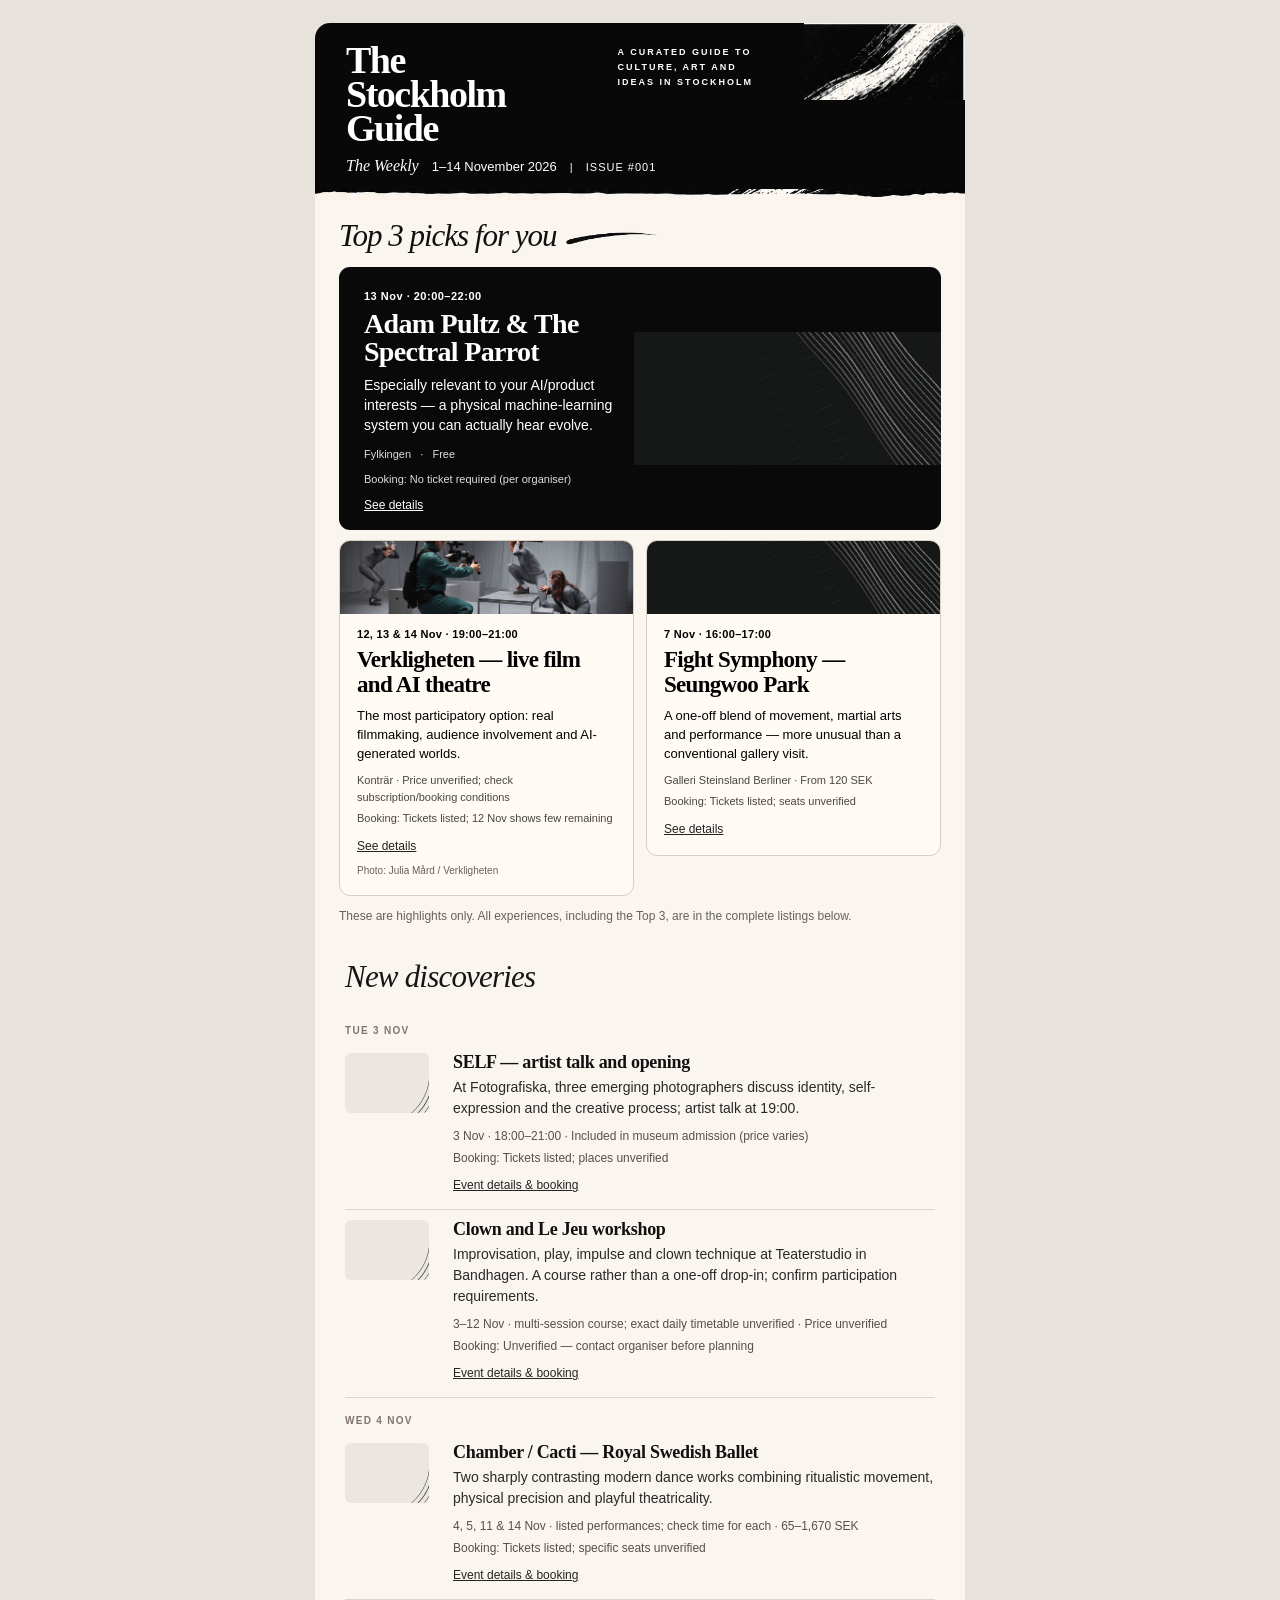
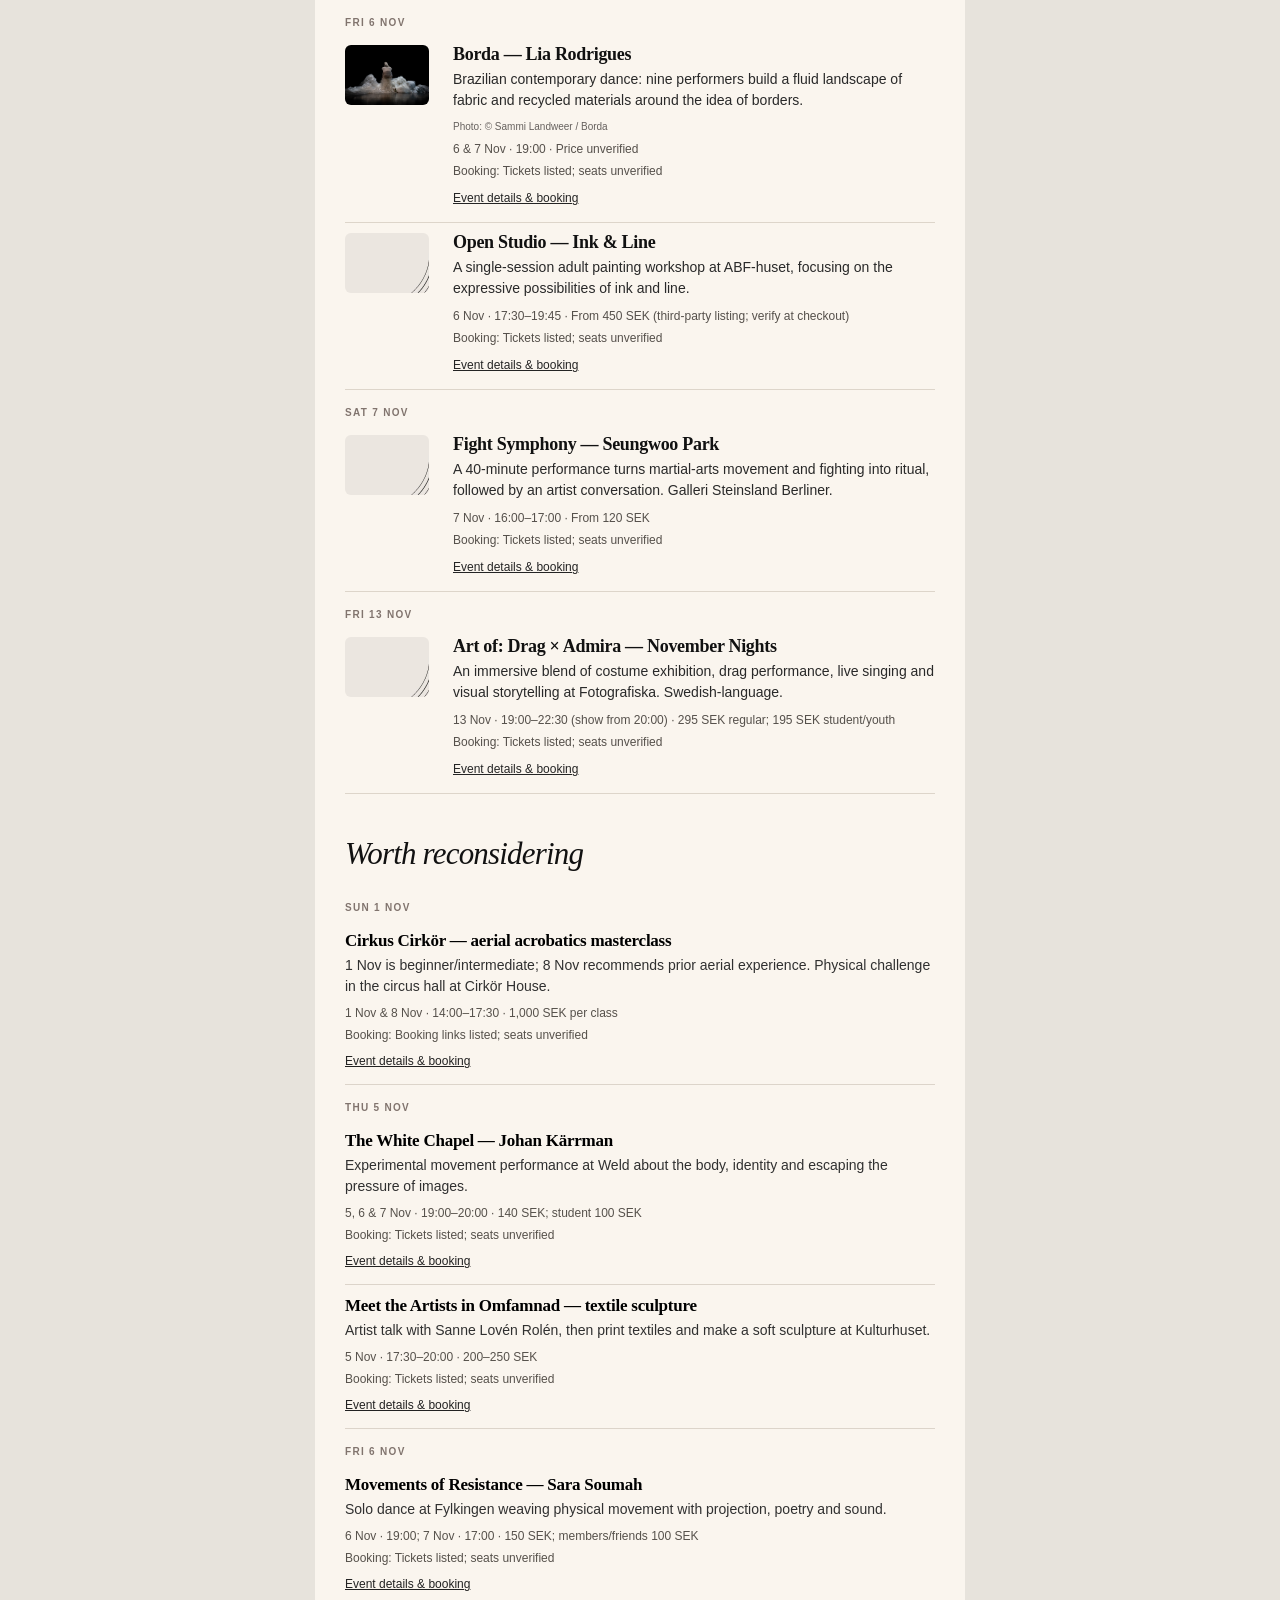
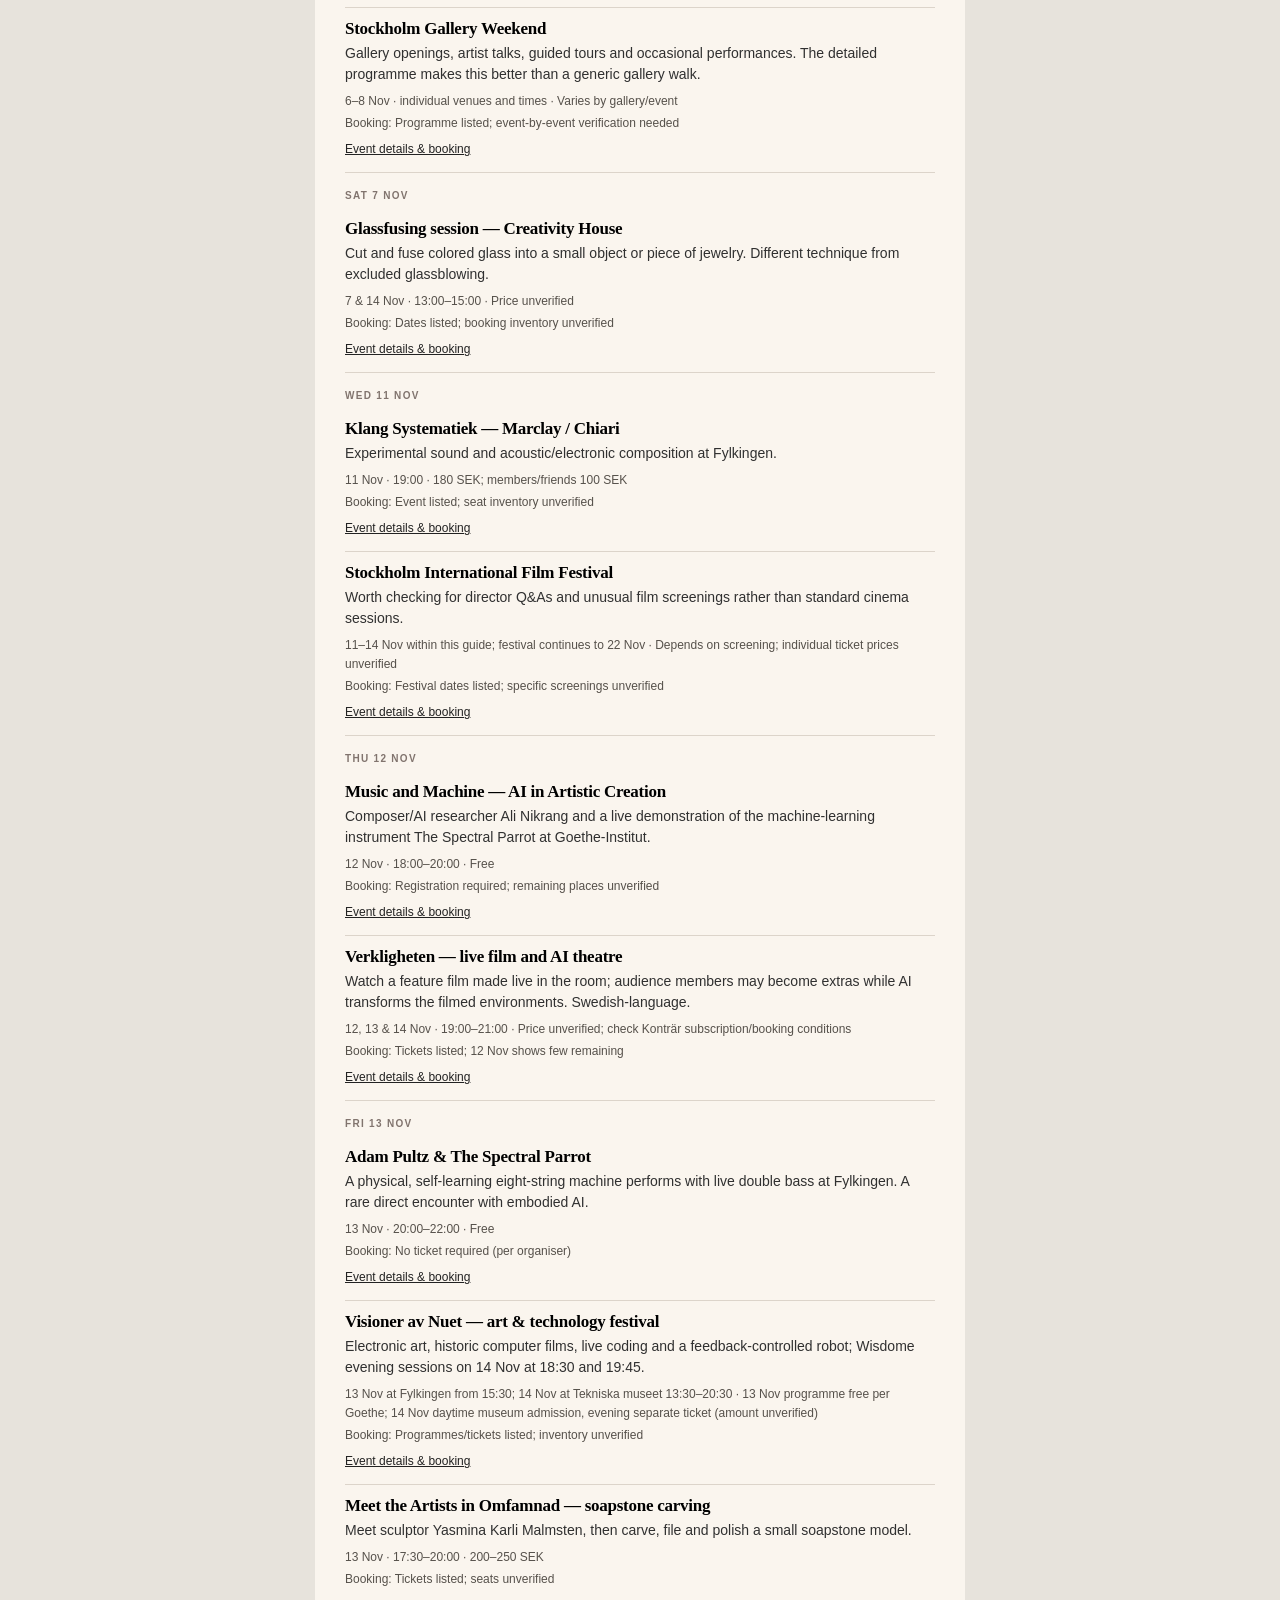
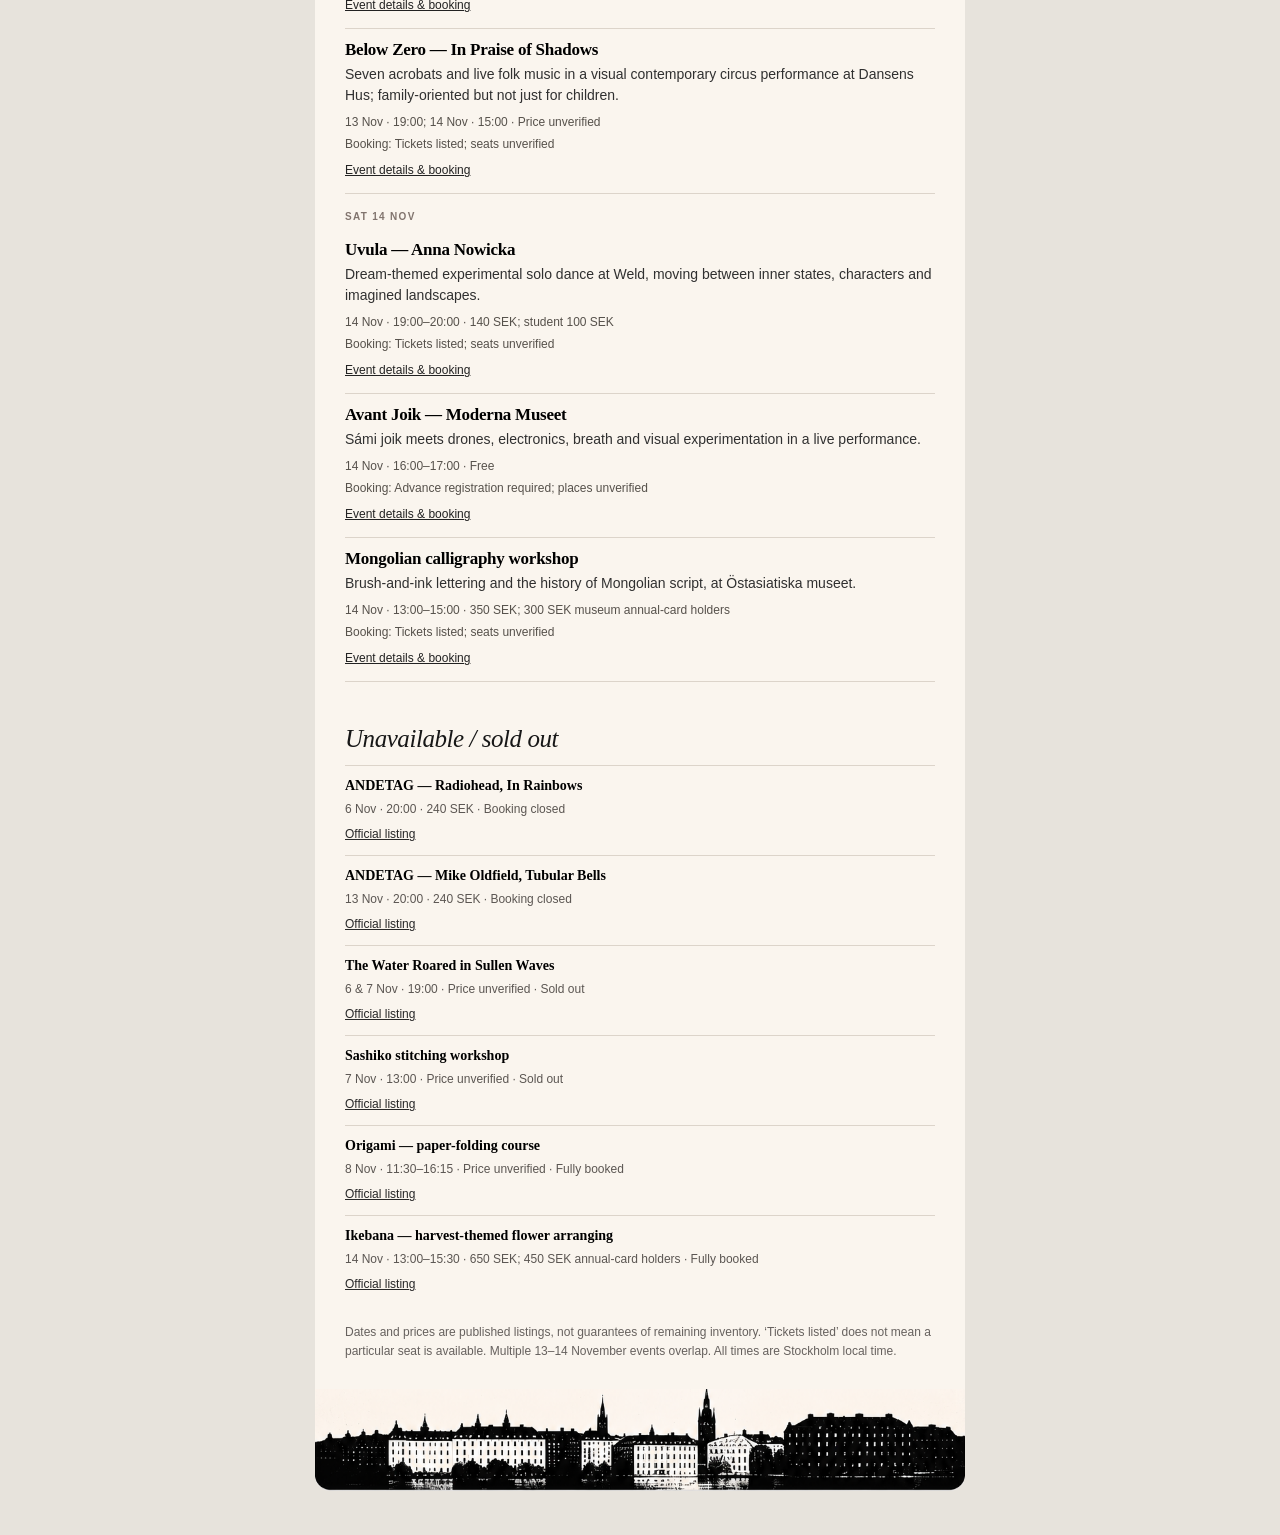
==== commit acaa91cd: "Validate live email images and reject incomplete delivery readiness" ====
--- a/email.html
+++ b/email.html
@@ -50,7 +50,7 @@
 
 <td class="stack-column" valign="top" style="display:block;box-sizing:border-box;width:100%;vertical-align:top;">
 <table role="presentation" class="small-card" width="100%" cellpadding="0" cellspacing="0" border="0" style="margin-bottom:12px;width:100%;border-collapse:separate;border-spacing:0;border-radius:11px;overflow:hidden;background:#fffaf4;border:1px solid #d8cec1;">
-<tr><td><img class="small-photo" src="https://kontrar.se/wp-content/uploads/2026/03/Verkligheten_PRESS_03-Foto_-Julia-Mard-1.jpg" width="292" alt="Verkligheten production photograph: performers and a camera operator in a film studio" style="display:block;border:0;width:100%;height:73px;object-fit:cover;"></td></tr>
+<tr><td><img class="small-photo" src="https://fixingman.github.io/stockholm-guide/assets/verkligheten-press.jpg" width="292" alt="Verkligheten production photograph: performers and a camera operator in a film studio" style="display:block;border:0;width:100%;height:73px;object-fit:cover;"></td></tr>
 <tr><td style="padding:12px 17px 17px;"><div style="font-family:Arial,Helvetica,sans-serif;font-weight:700;font-size:11px;line-height:16px;letter-spacing:.3px;margin-bottom:5px;">12, 13 &amp; 14 Nov · 19:00–21:00</div>
 <div class="small-title" style="font:700 23px/25px Georgia,'Times New Roman',serif;letter-spacing:-.7px;margin:0 0 9px;">Verkligheten — live film and AI theatre</div>
 <div style="font:13px/19px Arial,Helvetica,sans-serif;margin-bottom:9px;">The most participatory option: real filmmaking, audience involvement and AI-generated worlds.</div>
@@ -109,7 +109,7 @@
 </td></tr>
 <tr><td colspan="2" style="padding:15px 0 5px;color:#81746e;font:700 10px/15px Arial,Helvetica,sans-serif;letter-spacing:1.3px;text-transform:uppercase;">Fri 6 Nov</td></tr>
 <tr><td class="thumb-cell" valign="top" width="96" style="width:96px;vertical-align:top;padding:10px 12px 15px 0;border-bottom:1px solid #ddd5ca;">
-<img class="thumb" width="84" height="60" src="https://cdn.filestackcontent.com/auto_image/dWBAdpO8R9RXrGpe64Ko" alt="Borda production photograph: a figure surrounded by translucent fabric and plastic on a dark stage" style="display:block;width:84px;height:60px;object-fit:cover;border-radius:6px;border:0;"></td>
+<img class="thumb" width="84" height="60" src="https://fixingman.github.io/stockholm-guide/assets/borda-press.jpg" alt="Borda production photograph: a figure surrounded by translucent fabric and plastic on a dark stage" style="display:block;width:84px;height:60px;object-fit:cover;border-radius:6px;border:0;"></td>
 <td valign="top" style="vertical-align:top;padding:8px 0 14px;border-bottom:1px solid #ddd5ca;">
 <div class="event-title" style="font:700 18px/22px Georgia,'Times New Roman',serif;letter-spacing:-.3px;margin-bottom:4px;color:#111;">Borda — Lia Rodrigues</div>
 <div class="event-description" style="font:14px/21px Arial,Helvetica,sans-serif;margin:0 0 8px;color:#292929;">Brazilian contemporary dance: nine performers build a fluid landscape of fabric and recycled materials around the idea of borders.</div>
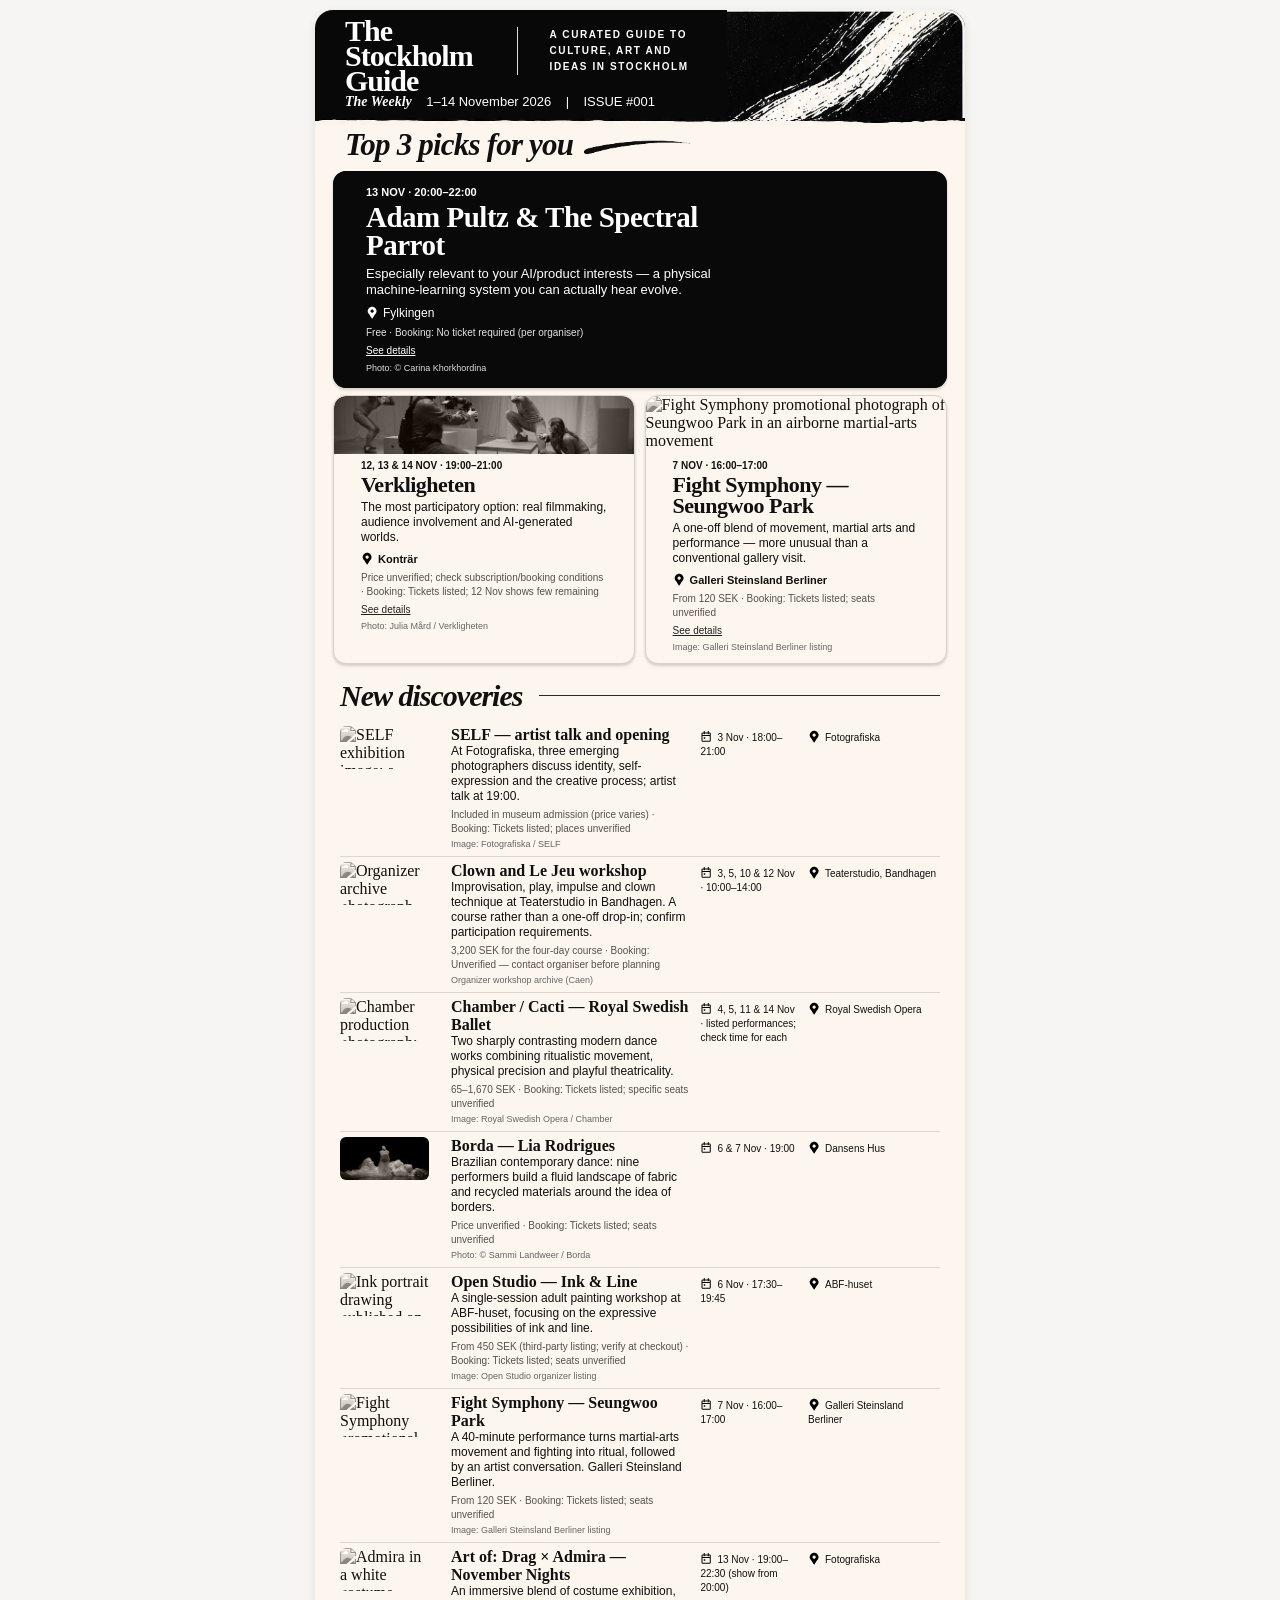
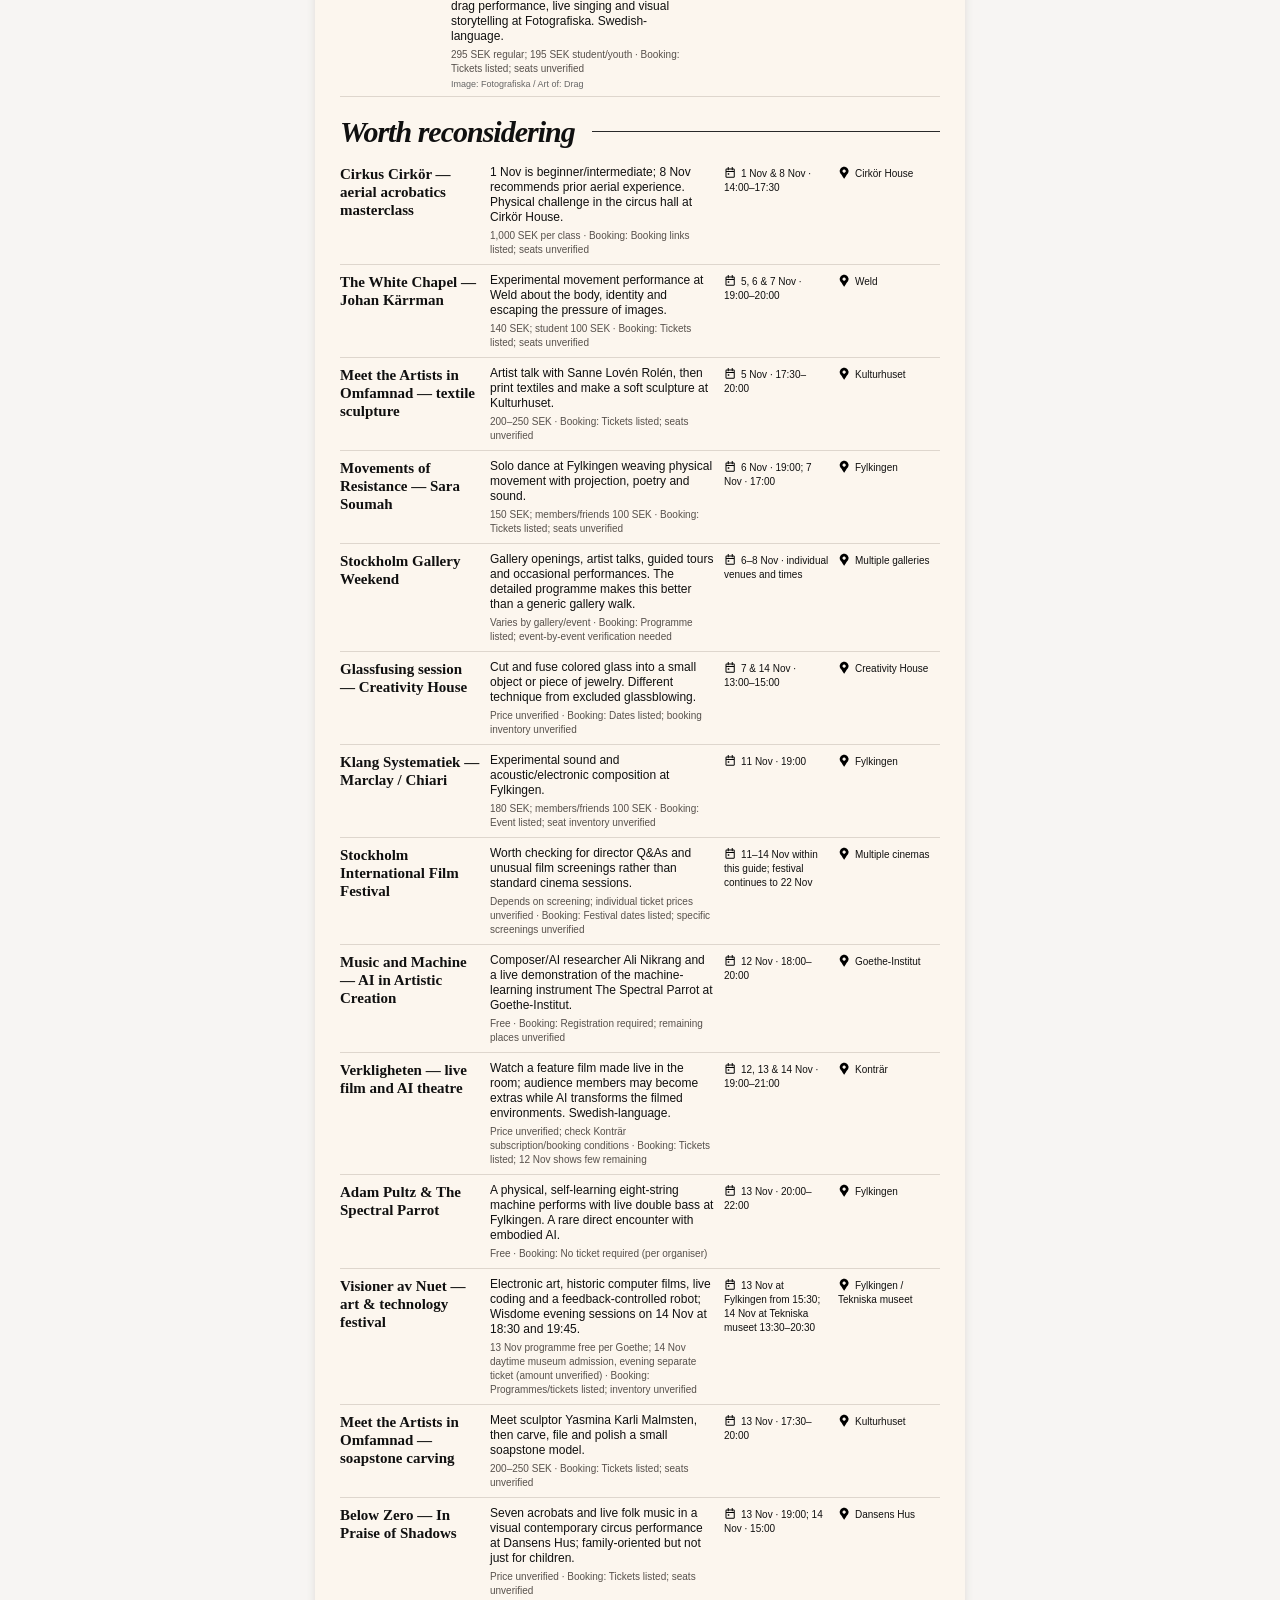
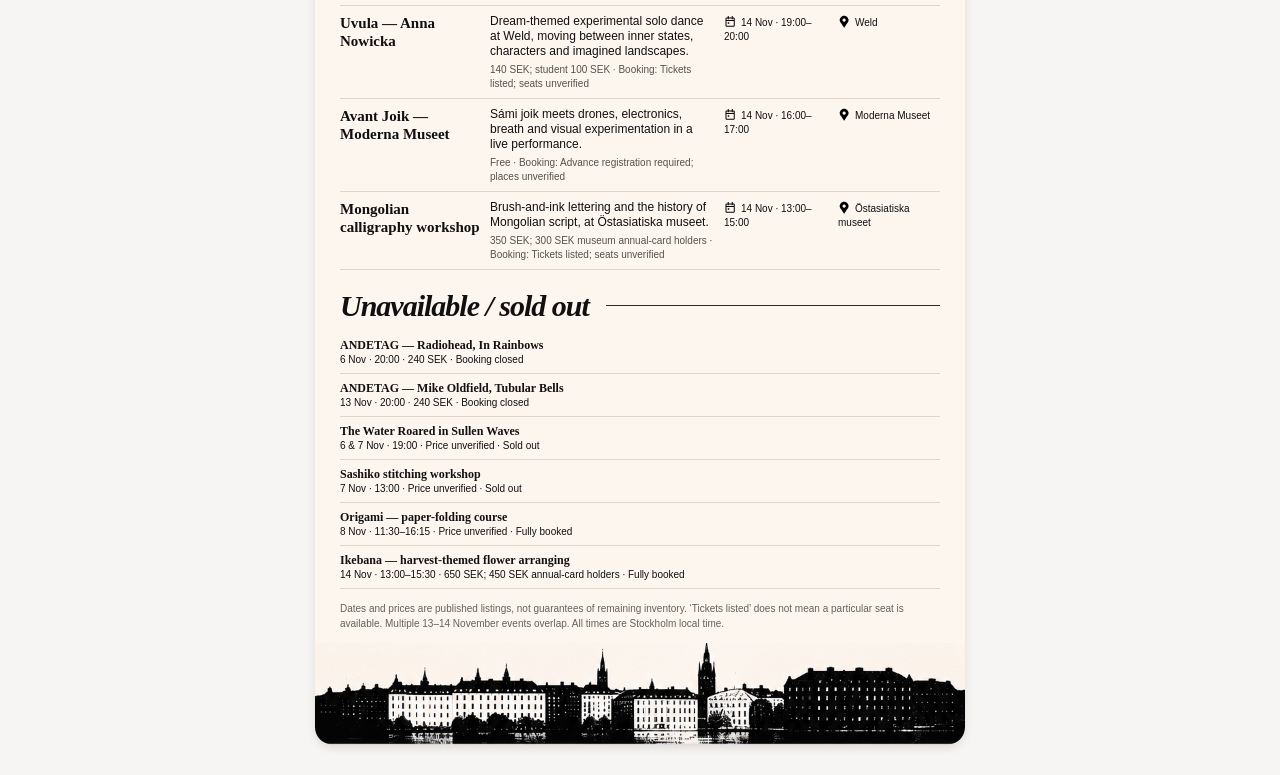
==== commit 92592390: "Rebuild milestone composition and restore official event thumbnails" ====
--- a/email.html
+++ b/email.html
@@ -2,300 +2,265 @@
 <html lang="en"><head><meta charset="utf-8"><meta name="viewport" content="width=device-width,initial-scale=1"><meta name="color-scheme" content="light"><title>The Stockholm Guide · 1–14 November 2026</title>
 <style>
 @media screen and (min-width:601px){
- .stack-column{display:table-cell!important;width:49%!important}.hero-media{width:51%!important}.feature-gap{display:table-cell!important}.small-card{margin-bottom:0!important}
- .brand-cell{width:44%!important;padding-left:31px!important}.tagline-cell{width:30%!important}.brush-cell{width:26%!important}
- .brand{font-size:38px!important;line-height:34px!important}.tagline{font-size:9px!important;letter-spacing:2px!important}
+ .hero-text{width:64%!important}.issue-line,.tagline{background-color:transparent!important}.heading-text{white-space:nowrap!important}.brand{font-size:30px!important;line-height:25px!important}.brand-cell{width:31%!important;padding-left:30px!important}.tagline-cell{width:69%!important}.tagline{font-size:10px!important;line-height:16px!important;letter-spacing:1.6px!important;padding-left:32px!important}
+ .support-column{margin-bottom:0!important;display:table-cell!important;width:49.25%!important}.support-gap{display:table-cell!important;width:1.5%!important}.support-card{margin-bottom:0!important}
+ .discovery-main{display:table-cell!important;width:51%!important}.discovery-date{display:table-cell!important;width:22%!important}.discovery-venue{display:table-cell!important;width:27%!important}
+ .reconsider-title{display:table-cell!important;width:25%!important}.reconsider-main{display:table-cell!important;width:39%!important}.reconsider-date{display:table-cell!important;width:19%!important}.reconsider-venue{display:table-cell!important;width:17%!important}
 }
-
 @media screen and (max-width:600px){
- .shell{width:100%!important;max-width:100%!important}.outside{padding:0!important}.pad{padding-left:19px!important;padding-right:19px!important}
- .brand-cell{padding:20px 0 7px 19px!important;width:53%!important}.tagline-cell{width:29%!important}.brush-cell{width:18%!important}.brand{font-size:30px!important;line-height:29px!important}.tagline{font-size:8px!important;letter-spacing:.7px!important}.brush{width:100%!important;max-width:169px!important}
- .section-title{font-size:28px!important;line-height:32px!important}.stack-column{display:block!important;width:100%!important;box-sizing:border-box!important}.feature-gap{display:none!important}
- .hero-copy{padding:18px 18px 15px!important}.hero-photo{width:100%!important;max-height:165px!important;object-fit:cover!important}.hero-title{font-size:29px!important;line-height:30px!important}
- .small-card{margin-bottom:12px!important}.small-title{font-size:23px!important;line-height:25px!important}.small-photo{height:82px!important;object-fit:cover!important}
- .event-row,.event-row tbody,.event-row tr,.event-row td{box-sizing:border-box!important}.thumb-cell{width:65px!important}.thumb{width:54px!important;height:54px!important;object-fit:cover!important}
- .event-title{font-size:18px!important}.event-description{font-size:14px!important;line-height:21px!important}.event-info{font-size:12px!important;line-height:18px!important}
- .list-pad{padding-left:0!important;padding-right:0!important}.sky{height:auto!important}
+ .issue-line,.tagline{background-color:#080808!important}.hero-bg{background-color:#555!important;background-blend-mode:multiply!important}.outside{padding:0!important}.shell{border-radius:0!important}.pad{padding-left:18px!important;padding-right:18px!important}.masthead{background-size:180px auto!important}
+ .brand{font-size:29px!important;line-height:25px!important}.brand-cell{width:49%!important;padding-left:20px!important}.tagline-cell{width:51%!important}.tagline{font-size:8px!important;line-height:13px!important;letter-spacing:.8px!important;padding-left:15px!important}
+ .issue-line{padding-left:20px!important;padding-right:20px!important;font-size:11px!important}.section-title{font-size:28px!important;line-height:32px!important}.hero-copy{padding:18px!important}.hero-text{width:100%!important}.hero-title{font-size:28px!important;line-height:29px!important}.hero-bg{background-position:right center!important}
+ .thumb-cell{width:80px!important;padding-right:12px!important}.thumb{width:68px!important;height:50px!important}.row-main{padding-top:9px!important;padding-bottom:4px!important}.row-date{padding-top:2px!important;padding-bottom:4px!important}.row-venue{padding-top:2px!important;padding-bottom:9px!important}
+ .reconsider-title{padding-top:9px!important;padding-bottom:3px!important}.reconsider-main{padding-top:0!important;padding-bottom:4px!important}.event-title{font-size:16px!important;line-height:18px!important}
 }
-@media screen and (max-width:360px){.brand{font-size:26px!important;line-height:26px!important}}
+@media screen and (max-width:360px){.brand{font-size:25px!important;line-height:23px!important}.tagline{font-size:7px!important;letter-spacing:.4px!important}}
 </style></head>
-<body style="margin:0;padding:0;background:#e7e3dc;-webkit-text-size-adjust:100%;">
+<body style="margin:0;padding:0;background:#f7f5f3;-webkit-text-size-adjust:100%;color:#101010;">
 <div style="display:none;font-size:1px;line-height:1px;max-height:0;max-width:0;opacity:0;overflow:hidden;">Experimental performance, art and unusual experiences in Stockholm — 1–14 November 2026</div>
-<table role="presentation" width="100%" cellpadding="0" cellspacing="0" border="0" style="width:100%;border-collapse:collapse;background:#e7e3dc;"><tr><td align="center" class="outside" style="padding:23px 12px 44px;">
-<table role="presentation" class="shell" width="650" cellpadding="0" cellspacing="0" border="0" style="width:100%;max-width:650px;border-collapse:separate;border-spacing:0;background:#faf5ee;border-radius:15px;overflow:hidden;">
-<!-- FIXED MILESTONE MASTHEAD: stacked white serif brand + tagline + original brush + metadata line -->
-<tr><td style="background:#080808;color:#fff;padding:0;">
-<table role="presentation" width="100%" cellpadding="0" cellspacing="0" border="0" style="width:100%;table-layout:fixed;border-collapse:collapse;"><tr><td class="brand-cell" width="58%" style="padding:20px 0 7px 19px;vertical-align:top;width:58%;">
-<div class="brand" style="font-family:Georgia,'Times New Roman',serif;font-weight:bold;font-size:26px;line-height:26px;letter-spacing:-1.5px;color:white;">The<br>Stockholm<br>Guide</div></td>
-<td class="tagline-cell" style="padding:22px 0 0 0;vertical-align:top;width:27%;border-left:0;"><div class="tagline" style="font-family:Arial,Helvetica,sans-serif;font-size:8px;font-weight:700;letter-spacing:.7px;line-height:1.65;color:#fff;">A CURATED GUIDE TO<br>CULTURE, ART AND<br>IDEAS IN STOCKHOLM</div></td>
-<td class="brush-cell" style="width:15%;vertical-align:top;text-align:right;padding:0;"><img class="brush" src="https://fixingman.github.io/stockholm-guide/assets/milestone_brush.jpg" alt="" width="169" style="display:block;width:100%;max-width:169px;height:auto;border:0;margin-left:auto;"></td></tr></table>
-<div class="pad" style="font-family:Arial,Helvetica,sans-serif;color:#fff;padding:2px 31px 11px;white-space:normal;"><span style="font-family:Georgia,'Times New Roman',serif;font-style:italic;font-size:16px;line-height:23px;">The Weekly</span><span style="font-size:13px;line-height:23px;padding:0 13px;">1–14 November 2026</span><span style="font-size:11px;letter-spacing:1px;">| &nbsp; ISSUE #001</span></div>
-<img src="https://fixingman.github.io/stockholm-guide/assets/milestone_torn.png" width="650" alt="" style="display:block;width:100%;height:11px;border:0;"></td></tr>
-<!-- Top 3 layout is one integrated dark feature followed by TWO image-led supporting cards -->
-<tr><td class="pad" style="padding:18px 24px 0;"><h2 class="section-title" style="font-family:Georgia,'Times New Roman',serif;font-size:31px;font-style:italic;line-height:36px;letter-spacing:-1px;margin:0 0 13px;font-weight:normal;color:#101010;">Top 3 picks for you <img src="https://fixingman.github.io/stockholm-guide/assets/milestone_heading_stroke.png" width="95" alt="" style="width:95px;max-width:28%;height:auto;vertical-align:middle;border:0;display:inline-block;"></h2>
-
-
-<table role="presentation" class="feature-row" width="100%" cellpadding="0" cellspacing="0" border="0" style="width:100%;table-layout:fixed;background:#090909;border-radius:11px;overflow:hidden;border-collapse:separate;border-spacing:0;">
-<tr><td class="hero-copy stack-column" width="100%" valign="middle" style="display:block;box-sizing:border-box;width:100%;padding:21px 5px 17px 25px;color:#fff;vertical-align:middle;">
-<div style="font-family:Arial,Helvetica,sans-serif;font-size:11px;line-height:17px;letter-spacing:.5px;font-weight:bold;color:#fff;margin-bottom:5px;">13 Nov · 20:00–22:00</div>
-<div class="hero-title" style="font-family:Georgia,'Times New Roman',serif;font-size:28px;font-weight:bold;line-height:28px;letter-spacing:-.7px;margin-bottom:9px;">Adam Pultz &amp; The Spectral Parrot</div>
-<div style="font-family:Arial,Helvetica,sans-serif;font-size:14px;line-height:20px;color:#fff;margin-bottom:11px;">Especially relevant to your AI/product interests — a physical machine-learning system you can actually hear evolve.</div>
-<div style="font-family:Arial,Helvetica,sans-serif;font-size:11px;line-height:17px;color:#dedede;margin-bottom:8px;">Fylkingen &nbsp; · &nbsp; Free</div>
-<div style="font-family:Arial,Helvetica,sans-serif;font-size:11px;line-height:17px;color:#dedede;margin-bottom:7px;">Booking: No ticket required (per organiser)</div>
-<a href="https://www.goethe.de/ins/se/de/ver.cfm?event_id=27371285" style="font-family:Arial,Helvetica,sans-serif;font-size:12px;color:#fff;text-decoration:underline;">See details</a>
-</td><td class="stack-column hero-media" width="100%" style="display:block;box-sizing:border-box;width:100%;vertical-align:middle;padding:0;"><img class="hero-photo" src="https://fixingman.github.io/stockholm-guide/assets/event-placeholder.jpg" width="307" alt="Abstract decorative artwork; no verified event image available" style="display:block;width:100%;height:auto;object-fit:cover;border:0;"></td></tr></table>
-<table role="presentation" width="100%" cellpadding="0" cellspacing="0" border="0"><tr><td height="10" style="height:10px;font-size:0;line-height:0;">&nbsp;</td></tr></table>
-<table role="presentation" class="feature-row" cellpadding="0" cellspacing="0" border="0" width="100%" style="border-collapse:collapse;table-layout:fixed;width:100%;"><tr>
-
-
-<td class="stack-column" valign="top" style="display:block;box-sizing:border-box;width:100%;vertical-align:top;">
-<table role="presentation" class="small-card" width="100%" cellpadding="0" cellspacing="0" border="0" style="margin-bottom:12px;width:100%;border-collapse:separate;border-spacing:0;border-radius:11px;overflow:hidden;background:#fffaf4;border:1px solid #d8cec1;">
-<tr><td><img class="small-photo" src="https://fixingman.github.io/stockholm-guide/assets/verkligheten-press.jpg" width="292" alt="Verkligheten production photograph: performers and a camera operator in a film studio" style="display:block;border:0;width:100%;height:73px;object-fit:cover;"></td></tr>
-<tr><td style="padding:12px 17px 17px;"><div style="font-family:Arial,Helvetica,sans-serif;font-weight:700;font-size:11px;line-height:16px;letter-spacing:.3px;margin-bottom:5px;">12, 13 &amp; 14 Nov · 19:00–21:00</div>
-<div class="small-title" style="font:700 23px/25px Georgia,'Times New Roman',serif;letter-spacing:-.7px;margin:0 0 9px;">Verkligheten — live film and AI theatre</div>
-<div style="font:13px/19px Arial,Helvetica,sans-serif;margin-bottom:9px;">The most participatory option: real filmmaking, audience involvement and AI-generated worlds.</div>
-<div style="font:11px/17px Arial,Helvetica,sans-serif;color:#494541;margin-bottom:4px;">Konträr · Price unverified; check subscription/booking conditions</div>
-<div style="font:11px/17px Arial,Helvetica,sans-serif;color:#494541;margin-bottom:9px;">Booking: Tickets listed; 12 Nov shows few remaining</div>
-<a href="https://kontrar.se/en/show/verkligheten/" style="font:12px/17px Arial,Helvetica,sans-serif;text-decoration:underline;color:#222;">See details</a><div style="font:10px/15px Arial,Helvetica,sans-serif;color:#66615e;margin-top:8px;">Photo: Julia Mård / Verkligheten</div></td></tr></table></td>
-<td class="feature-gap" width="2%" style="display:none;width:2%;font-size:0;line-height:0;">&nbsp;</td>
-<td class="stack-column" valign="top" style="display:block;box-sizing:border-box;width:100%;vertical-align:top;">
-<table role="presentation" class="small-card" width="100%" cellpadding="0" cellspacing="0" border="0" style="margin-bottom:12px;width:100%;border-collapse:separate;border-spacing:0;border-radius:11px;overflow:hidden;background:#fffaf4;border:1px solid #d8cec1;">
-<tr><td><img class="small-photo" src="https://fixingman.github.io/stockholm-guide/assets/event-placeholder.jpg" width="292" alt="Abstract decorative artwork; no verified event image available" style="display:block;border:0;width:100%;height:73px;object-fit:cover;"></td></tr>
-<tr><td style="padding:12px 17px 17px;"><div style="font-family:Arial,Helvetica,sans-serif;font-weight:700;font-size:11px;line-height:16px;letter-spacing:.3px;margin-bottom:5px;">7 Nov · 16:00–17:00</div>
-<div class="small-title" style="font:700 23px/25px Georgia,'Times New Roman',serif;letter-spacing:-.7px;margin:0 0 9px;">Fight Symphony — Seungwoo Park</div>
-<div style="font:13px/19px Arial,Helvetica,sans-serif;margin-bottom:9px;">A one-off blend of movement, martial arts and performance — more unusual than a conventional gallery visit.</div>
-<div style="font:11px/17px Arial,Helvetica,sans-serif;color:#494541;margin-bottom:4px;">Galleri Steinsland Berliner · From 120 SEK</div>
-<div style="font:11px/17px Arial,Helvetica,sans-serif;color:#494541;margin-bottom:9px;">Booking: Tickets listed; seats unverified</div>
-<a href="https://billetto.se/en/e/fight-symphony-seungwoo-park-biljetter-2023053" style="font:12px/17px Arial,Helvetica,sans-serif;text-decoration:underline;color:#222;">See details</a></td></tr></table></td>
-</tr></table>
-<p style="font:12px/18px Arial,Helvetica,sans-serif;color:#66615e;margin:11px 0 0;">These are highlights only. All experiences, including the Top 3, are in the complete listings below.</p>
+
+
+
+<table role="presentation" width="100%" cellpadding="0" cellspacing="0" border="0" style="width:100%;border-collapse:collapse;"><tr><td class="outside" align="center" style="padding:10px 12px 30px;">
+<table role="presentation" class="shell" width="650" cellpadding="0" cellspacing="0" border="0" style="width:100%;max-width:650px;background:#fcf6ee;border-spacing:0;border-radius:18px;overflow:hidden;box-shadow:0 3px 8px #dedbd8;">
+<tr><td class="masthead" background="https://fixingman.github.io/stockholm-guide/assets/milestone_brush.jpg" bgcolor="#080808" style="background:#080808 url('https://fixingman.github.io/stockholm-guide/assets/milestone_brush.jpg') no-repeat right top;background-size:238px 114px;color:#fff;">
+<table role="presentation" width="100%" cellpadding="0" cellspacing="0" border="0" style="width:100%;table-layout:fixed;border-collapse:collapse;"><tr>
+<td class="brand-cell" width="49%" style="box-sizing:border-box;width:49%;padding:8px 0 0 20px;vertical-align:top;"><div class="brand" style="font:bold 24px/23px Georgia,'Times New Roman',serif;letter-spacing:-1px;color:#fff;">The<br>Stockholm<br>Guide</div></td>
+<td class="tagline-cell" width="51%" style="width:51%;padding:17px 0 0;vertical-align:top;"><div class="tagline" style="background-color:#080808;border-left:1px solid #ddd;padding:0 0 0 15px;font:700 8px/13px Arial,Helvetica,sans-serif;letter-spacing:.7px;color:#fff;">A CURATED GUIDE TO<br>CULTURE, ART AND<br>IDEAS IN STOCKHOLM</div></td></tr></table>
+<div class="issue-line" style="background-color:#080808;padding:0 30px 7px;font:13px/18px Arial,Helvetica,sans-serif;color:#fff;"><span style="font:italic bold 14px/18px Georgia,'Times New Roman',serif;">The Weekly</span>&nbsp;&nbsp;&nbsp; 1–14 November 2026 &nbsp;&nbsp; | &nbsp;&nbsp; ISSUE #001</div>
+<img src="https://fixingman.github.io/stockholm-guide/assets/milestone_torn.png" alt="" width="650" height="7" style="display:block;width:100%;height:7px;border:0;"></td></tr>
+<tr><td class="pad" style="padding:0 18px 0;">
+<h2 class="section-title" style="font:italic bold 31px/39px Georgia,'Times New Roman',serif;letter-spacing:-.8px;margin:0 0 7px 12px;">Top 3 picks for you <img src="https://fixingman.github.io/stockholm-guide/assets/milestone_heading_stroke.png" alt="" width="112" style="display:inline-block;width:112px;max-width:25%;height:auto;vertical-align:middle;border:0;"></h2>
+
+<table role="presentation" class="hero-card" width="100%" cellpadding="0" cellspacing="0" border="0" style="width:100%;border-spacing:0;border-radius:13px;overflow:hidden;background:#090909;box-shadow:0 2px 3px #d4cec7;"><tr>
+<td class="hero-bg" background="https://www.goethe.de/resources/files/jpg1474/header---konzert-the-spectral-parrot-1-formatkey-jpg-w640r.jpg" bgcolor="#090909" style="background-color:#090909;background-image:linear-gradient(90deg,#090909 0%,rgba(9,9,9,.97) 30%,rgba(9,9,9,.65) 58%,rgba(9,9,9,.65) 100%),url('https://www.goethe.de/resources/files/jpg1474/header---konzert-the-spectral-parrot-1-formatkey-jpg-w640r.jpg');background-size:cover;background-position:center;background-blend-mode:normal,luminosity;border-radius:13px;">
+<table role="presentation" width="100%" cellpadding="0" cellspacing="0" border="0" style="width:100%;"><tr><td class="hero-copy" style="padding:13px 33px 14px;color:#fff;">
+<table role="presentation" class="hero-text" width="100%" cellpadding="0" cellspacing="0" border="0" style="width:100%;"><tr><td style="color:#fff;">
+<div style="font:700 11px/16px Arial,Helvetica,sans-serif;text-transform:uppercase;margin-bottom:3px;">13 Nov · 20:00–22:00</div>
+<div class="hero-title" style="font:bold 29px/28px Georgia,'Times New Roman',serif;letter-spacing:-.5px;margin-bottom:7px;">Adam Pultz &amp; The Spectral Parrot</div>
+<div style="font:13px/16px Arial,Helvetica,sans-serif;">Especially relevant to your AI/product interests — a physical machine-learning system you can actually hear evolve.</div>
+<div style="font:12px/17px Arial,Helvetica,sans-serif;margin-top:7px;"><img src="https://fixingman.github.io/stockholm-guide/assets/icon-pin-white.png" alt="" width="12" height="13" style="display:inline-block;width:12px;height:13px;vertical-align:-2px;border:0;margin-right:5px;">Fylkingen</div>
+<div class="event-details" style="font:10px/14px Arial,Helvetica,sans-serif;color:#e4e4e4;margin-top:4px;">Free · Booking: No ticket required (per organiser)</div>
+<a href="https://www.goethe.de/ins/se/de/ver.cfm?event_id=27371285" style="display:inline-block;font:10px/16px Arial,Helvetica,sans-serif;color:#fff;text-decoration:underline;margin-top:3px;">See details</a>
+<div style="font:9px/12px Arial,Helvetica,sans-serif;color:#ddd;margin-top:3px;">Photo: © Carina Khorkhordina</div>
+</td></tr></table></td></tr></table></td></tr></table>
+<table role="presentation" width="100%" cellpadding="0" cellspacing="0" border="0"><tr><td height="7" style="height:7px;font-size:0;line-height:0;">&nbsp;</td></tr></table>
+<table role="presentation" width="100%" cellpadding="0" cellspacing="0" border="0" style="width:100%;table-layout:fixed;"><tr>
+
+
+<td class="support-column" valign="top" style="display:block;box-sizing:border-box;width:100%;vertical-align:top;border:1px solid #d9d1c9;border-radius:13px;background:#fcf6ee;box-shadow:0 2px 3px #d4cec7;overflow:hidden;margin-bottom:9px;">
+<table role="presentation" class="support-card" width="100%" cellpadding="0" cellspacing="0" border="0" style="width:100%;border:0;border-spacing:0;">
+<tr><td><img class="support-photo" src="https://fixingman.github.io/stockholm-guide/assets/verkligheten-press.jpg" alt="Verkligheten production photograph: performers and a camera operator in a film studio" width="302" height="58" style="display:block;width:100%;height:58px;object-fit:cover;mix-blend-mode:luminosity;border-radius:12px 12px 0 0;border:0;"></td></tr>
+<tr><td style="padding:5px 27px 10px;">
+<div style="font:700 10px/14px Arial,Helvetica,sans-serif;text-transform:uppercase;">12, 13 &amp; 14 Nov · 19:00–21:00</div>
+<div style="font:bold 22px/21px Georgia,'Times New Roman',serif;letter-spacing:-.5px;margin:1px 0 5px;">Verkligheten</div>
+<div style="font:12px/15px Arial,Helvetica,sans-serif;">The most participatory option: real filmmaking, audience involvement and AI-generated worlds.</div>
+<div style="font:700 11px/16px Arial,Helvetica,sans-serif;margin-top:6px;"><img src="https://fixingman.github.io/stockholm-guide/assets/icon-pin.png" alt="" width="12" height="13" style="display:inline-block;width:12px;height:13px;vertical-align:-2px;border:0;margin-right:5px;">Konträr</div>
+<div class="event-details" style="font:10px/14px Arial,Helvetica,sans-serif;color:#57514c;margin-top:4px;">Price unverified; check subscription/booking conditions · Booking: Tickets listed; 12 Nov shows few remaining</div>
+<a href="https://kontrar.se/en/show/verkligheten/" style="font:10px/15px Arial,Helvetica,sans-serif;color:#222;text-decoration:underline;">See details</a>
+<div style="font:9px/12px Arial,Helvetica,sans-serif;color:#666;margin-top:3px;">Photo: Julia Mård / Verkligheten</div>
+</td></tr></table></td>
+<td class="support-gap" style="display:none;width:1.5%;font-size:0;">&nbsp;</td>
+<td class="support-column" valign="top" style="display:block;box-sizing:border-box;width:100%;vertical-align:top;border:1px solid #d9d1c9;border-radius:13px;background:#fcf6ee;box-shadow:0 2px 3px #d4cec7;overflow:hidden;margin-bottom:9px;">
+<table role="presentation" class="support-card" width="100%" cellpadding="0" cellspacing="0" border="0" style="width:100%;border:0;border-spacing:0;">
+<tr><td><img class="support-photo" src="https://billetto.imgix.net/dcsvgyjkwxj5pyeu1sasrg30dpmh?w=1440&amp;h=810&amp;fit=crop&amp;auto=compress%2Cformat&amp;rect=25%2C824%2C4521%2C2543&amp;s=8b8bfa4b6d286a3d2472e72314aa14f9" alt="Fight Symphony promotional photograph of Seungwoo Park in an airborne martial-arts movement" width="302" height="58" style="display:block;width:100%;height:58px;object-fit:cover;mix-blend-mode:luminosity;border-radius:12px 12px 0 0;border:0;"></td></tr>
+<tr><td style="padding:5px 27px 10px;">
+<div style="font:700 10px/14px Arial,Helvetica,sans-serif;text-transform:uppercase;">7 Nov · 16:00–17:00</div>
+<div style="font:bold 22px/21px Georgia,'Times New Roman',serif;letter-spacing:-.5px;margin:1px 0 5px;">Fight Symphony — Seungwoo Park</div>
+<div style="font:12px/15px Arial,Helvetica,sans-serif;">A one-off blend of movement, martial arts and performance — more unusual than a conventional gallery visit.</div>
+<div style="font:700 11px/16px Arial,Helvetica,sans-serif;margin-top:6px;"><img src="https://fixingman.github.io/stockholm-guide/assets/icon-pin.png" alt="" width="12" height="13" style="display:inline-block;width:12px;height:13px;vertical-align:-2px;border:0;margin-right:5px;">Galleri Steinsland Berliner</div>
+<div class="event-details" style="font:10px/14px Arial,Helvetica,sans-serif;color:#57514c;margin-top:4px;">From 120 SEK · Booking: Tickets listed; seats unverified</div>
+<a href="https://billetto.se/en/e/fight-symphony-seungwoo-park-biljetter-2023053" style="font:10px/15px Arial,Helvetica,sans-serif;color:#222;text-decoration:underline;">See details</a>
+<div style="font:9px/12px Arial,Helvetica,sans-serif;color:#666;margin-top:3px;">Image: Galleri Steinsland Berliner listing</div>
+</td></tr></table></td></tr></table>
 </td></tr>
-<!-- New discoveries: distinct FULL WIDTH group, image-supported entries, never side-by-side with Worth reconsidering -->
-<tr><td class="pad" style="padding:34px 30px 0;"><h2 class="section-title" style="font:italic 31px/36px Georgia,'Times New Roman',serif;letter-spacing:-.8px;color:#151515;margin:0 0 13px;">New discoveries</h2>
-<table role="presentation" cellpadding="0" cellspacing="0" border="0" width="100%" style="border-collapse:collapse;width:100%;">
-
-<tr><td colspan="2" style="padding:15px 0 5px;color:#81746e;font:700 10px/15px Arial,Helvetica,sans-serif;letter-spacing:1.3px;text-transform:uppercase;">Tue 3 Nov</td></tr>
-<tr><td class="thumb-cell" valign="top" width="96" style="width:96px;vertical-align:top;padding:10px 12px 15px 0;border-bottom:1px solid #ddd5ca;">
-<img class="thumb" width="84" height="60" src="https://fixingman.github.io/stockholm-guide/assets/event-placeholder-thumb.jpg" alt="Abstract decorative graphic; no verified event photo" style="display:block;width:84px;height:60px;object-fit:cover;border-radius:6px;border:0;"></td>
-<td valign="top" style="vertical-align:top;padding:8px 0 14px;border-bottom:1px solid #ddd5ca;">
-<div class="event-title" style="font:700 18px/22px Georgia,'Times New Roman',serif;letter-spacing:-.3px;margin-bottom:4px;color:#111;">SELF — artist talk and opening</div>
-<div class="event-description" style="font:14px/21px Arial,Helvetica,sans-serif;margin:0 0 8px;color:#292929;">At Fotografiska, three emerging photographers discuss identity, self-expression and the creative process; artist talk at 19:00.</div>
-
-<div class="event-info" style="font:12px/19px Arial,Helvetica,sans-serif;color:#55504b;margin-bottom:3px;">3 Nov · 18:00–21:00 · Included in museum admission (price varies)</div>
-<div class="event-info" style="font:12px/19px Arial,Helvetica,sans-serif;color:#55504b;margin-bottom:7px;">Booking: Tickets listed; places unverified</div>
-<a href="https://stockholm.fotografiska.com/en/events/self-artist-talk-and-opening" style="font:12px/19px Arial,Helvetica,sans-serif;text-decoration:underline;color:#242424;">Event details &amp; booking</a>
-</td></tr>
-
-<tr><td class="thumb-cell" valign="top" width="96" style="width:96px;vertical-align:top;padding:10px 12px 15px 0;border-bottom:1px solid #ddd5ca;">
-<img class="thumb" width="84" height="60" src="https://fixingman.github.io/stockholm-guide/assets/event-placeholder-thumb.jpg" alt="Abstract decorative graphic; no verified event photo" style="display:block;width:84px;height:60px;object-fit:cover;border-radius:6px;border:0;"></td>
-<td valign="top" style="vertical-align:top;padding:8px 0 14px;border-bottom:1px solid #ddd5ca;">
-<div class="event-title" style="font:700 18px/22px Georgia,'Times New Roman',serif;letter-spacing:-.3px;margin-bottom:4px;color:#111;">Clown and Le Jeu workshop</div>
-<div class="event-description" style="font:14px/21px Arial,Helvetica,sans-serif;margin:0 0 8px;color:#292929;">Improvisation, play, impulse and clown technique at Teaterstudio in Bandhagen. A course rather than a one-off drop-in; confirm participation requirements.</div>
-
-<div class="event-info" style="font:12px/19px Arial,Helvetica,sans-serif;color:#55504b;margin-bottom:3px;">3–12 Nov · multi-session course; exact daily timetable unverified · Price unverified</div>
-<div class="event-info" style="font:12px/19px Arial,Helvetica,sans-serif;color:#55504b;margin-bottom:7px;">Booking: Unverified — contact organiser before planning</div>
-<a href="https://nupagang.se/en/event/90556/" style="font:12px/19px Arial,Helvetica,sans-serif;text-decoration:underline;color:#242424;">Event details &amp; booking</a>
-</td></tr>
-<tr><td colspan="2" style="padding:15px 0 5px;color:#81746e;font:700 10px/15px Arial,Helvetica,sans-serif;letter-spacing:1.3px;text-transform:uppercase;">Wed 4 Nov</td></tr>
-<tr><td class="thumb-cell" valign="top" width="96" style="width:96px;vertical-align:top;padding:10px 12px 15px 0;border-bottom:1px solid #ddd5ca;">
-<img class="thumb" width="84" height="60" src="https://fixingman.github.io/stockholm-guide/assets/event-placeholder-thumb.jpg" alt="Abstract decorative graphic; no verified event photo" style="display:block;width:84px;height:60px;object-fit:cover;border-radius:6px;border:0;"></td>
-<td valign="top" style="vertical-align:top;padding:8px 0 14px;border-bottom:1px solid #ddd5ca;">
-<div class="event-title" style="font:700 18px/22px Georgia,'Times New Roman',serif;letter-spacing:-.3px;margin-bottom:4px;color:#111;">Chamber / Cacti — Royal Swedish Ballet</div>
-<div class="event-description" style="font:14px/21px Arial,Helvetica,sans-serif;margin:0 0 8px;color:#292929;">Two sharply contrasting modern dance works combining ritualistic movement, physical precision and playful theatricality.</div>
-
-<div class="event-info" style="font:12px/19px Arial,Helvetica,sans-serif;color:#55504b;margin-bottom:3px;">4, 5, 11 &amp; 14 Nov · listed performances; check time for each · 65–1,670 SEK</div>
-<div class="event-info" style="font:12px/19px Arial,Helvetica,sans-serif;color:#55504b;margin-bottom:7px;">Booking: Tickets listed; specific seats unverified</div>
-<a href="https://www.operan.se/en/productions/chamber-cacti" style="font:12px/19px Arial,Helvetica,sans-serif;text-decoration:underline;color:#242424;">Event details &amp; booking</a>
-</td></tr>
-<tr><td colspan="2" style="padding:15px 0 5px;color:#81746e;font:700 10px/15px Arial,Helvetica,sans-serif;letter-spacing:1.3px;text-transform:uppercase;">Fri 6 Nov</td></tr>
-<tr><td class="thumb-cell" valign="top" width="96" style="width:96px;vertical-align:top;padding:10px 12px 15px 0;border-bottom:1px solid #ddd5ca;">
-<img class="thumb" width="84" height="60" src="https://fixingman.github.io/stockholm-guide/assets/borda-press.jpg" alt="Borda production photograph: a figure surrounded by translucent fabric and plastic on a dark stage" style="display:block;width:84px;height:60px;object-fit:cover;border-radius:6px;border:0;"></td>
-<td valign="top" style="vertical-align:top;padding:8px 0 14px;border-bottom:1px solid #ddd5ca;">
-<div class="event-title" style="font:700 18px/22px Georgia,'Times New Roman',serif;letter-spacing:-.3px;margin-bottom:4px;color:#111;">Borda — Lia Rodrigues</div>
-<div class="event-description" style="font:14px/21px Arial,Helvetica,sans-serif;margin:0 0 8px;color:#292929;">Brazilian contemporary dance: nine performers build a fluid landscape of fabric and recycled materials around the idea of borders.</div>
-<div style="font:10px/15px Arial,Helvetica,sans-serif;color:#66615e;margin-bottom:6px;">Photo: © Sammi Landweer / Borda</div>
-<div class="event-info" style="font:12px/19px Arial,Helvetica,sans-serif;color:#55504b;margin-bottom:3px;">6 &amp; 7 Nov · 19:00 · Price unverified</div>
-<div class="event-info" style="font:12px/19px Arial,Helvetica,sans-serif;color:#55504b;margin-bottom:7px;">Booking: Tickets listed; seats unverified</div>
-<a href="https://dansenshus.se/en/program/lia-rodrigues-bra-borda/" style="font:12px/19px Arial,Helvetica,sans-serif;text-decoration:underline;color:#242424;">Event details &amp; booking</a>
-</td></tr>
-
-<tr><td class="thumb-cell" valign="top" width="96" style="width:96px;vertical-align:top;padding:10px 12px 15px 0;border-bottom:1px solid #ddd5ca;">
-<img class="thumb" width="84" height="60" src="https://fixingman.github.io/stockholm-guide/assets/event-placeholder-thumb.jpg" alt="Abstract decorative graphic; no verified event photo" style="display:block;width:84px;height:60px;object-fit:cover;border-radius:6px;border:0;"></td>
-<td valign="top" style="vertical-align:top;padding:8px 0 14px;border-bottom:1px solid #ddd5ca;">
-<div class="event-title" style="font:700 18px/22px Georgia,'Times New Roman',serif;letter-spacing:-.3px;margin-bottom:4px;color:#111;">Open Studio — Ink &amp; Line</div>
-<div class="event-description" style="font:14px/21px Arial,Helvetica,sans-serif;margin:0 0 8px;color:#292929;">A single-session adult painting workshop at ABF-huset, focusing on the expressive possibilities of ink and line.</div>
-
-<div class="event-info" style="font:12px/19px Arial,Helvetica,sans-serif;color:#55504b;margin-bottom:3px;">6 Nov · 17:30–19:45 · From 450 SEK (third-party listing; verify at checkout)</div>
-<div class="event-info" style="font:12px/19px Arial,Helvetica,sans-serif;color:#55504b;margin-bottom:7px;">Booking: Tickets listed; seats unverified</div>
-<a href="https://www.tickster.com/se/en/events/3k1f32bajd91041/2026-11-06/oppen-atelje" style="font:12px/19px Arial,Helvetica,sans-serif;text-decoration:underline;color:#242424;">Event details &amp; booking</a>
-</td></tr>
-<tr><td colspan="2" style="padding:15px 0 5px;color:#81746e;font:700 10px/15px Arial,Helvetica,sans-serif;letter-spacing:1.3px;text-transform:uppercase;">Sat 7 Nov</td></tr>
-<tr><td class="thumb-cell" valign="top" width="96" style="width:96px;vertical-align:top;padding:10px 12px 15px 0;border-bottom:1px solid #ddd5ca;">
-<img class="thumb" width="84" height="60" src="https://fixingman.github.io/stockholm-guide/assets/event-placeholder-thumb.jpg" alt="Abstract decorative graphic; no verified event photo" style="display:block;width:84px;height:60px;object-fit:cover;border-radius:6px;border:0;"></td>
-<td valign="top" style="vertical-align:top;padding:8px 0 14px;border-bottom:1px solid #ddd5ca;">
-<div class="event-title" style="font:700 18px/22px Georgia,'Times New Roman',serif;letter-spacing:-.3px;margin-bottom:4px;color:#111;">Fight Symphony — Seungwoo Park</div>
-<div class="event-description" style="font:14px/21px Arial,Helvetica,sans-serif;margin:0 0 8px;color:#292929;">A 40-minute performance turns martial-arts movement and fighting into ritual, followed by an artist conversation. Galleri Steinsland Berliner.</div>
-
-<div class="event-info" style="font:12px/19px Arial,Helvetica,sans-serif;color:#55504b;margin-bottom:3px;">7 Nov · 16:00–17:00 · From 120 SEK</div>
-<div class="event-info" style="font:12px/19px Arial,Helvetica,sans-serif;color:#55504b;margin-bottom:7px;">Booking: Tickets listed; seats unverified</div>
-<a href="https://billetto.se/en/e/fight-symphony-seungwoo-park-biljetter-2023053" style="font:12px/19px Arial,Helvetica,sans-serif;text-decoration:underline;color:#242424;">Event details &amp; booking</a>
-</td></tr>
-<tr><td colspan="2" style="padding:15px 0 5px;color:#81746e;font:700 10px/15px Arial,Helvetica,sans-serif;letter-spacing:1.3px;text-transform:uppercase;">Fri 13 Nov</td></tr>
-<tr><td class="thumb-cell" valign="top" width="96" style="width:96px;vertical-align:top;padding:10px 12px 15px 0;border-bottom:1px solid #ddd5ca;">
-<img class="thumb" width="84" height="60" src="https://fixingman.github.io/stockholm-guide/assets/event-placeholder-thumb.jpg" alt="Abstract decorative graphic; no verified event photo" style="display:block;width:84px;height:60px;object-fit:cover;border-radius:6px;border:0;"></td>
-<td valign="top" style="vertical-align:top;padding:8px 0 14px;border-bottom:1px solid #ddd5ca;">
-<div class="event-title" style="font:700 18px/22px Georgia,'Times New Roman',serif;letter-spacing:-.3px;margin-bottom:4px;color:#111;">Art of: Drag × Admira — November Nights</div>
-<div class="event-description" style="font:14px/21px Arial,Helvetica,sans-serif;margin:0 0 8px;color:#292929;">An immersive blend of costume exhibition, drag performance, live singing and visual storytelling at Fotografiska. Swedish-language.</div>
-
-<div class="event-info" style="font:12px/19px Arial,Helvetica,sans-serif;color:#55504b;margin-bottom:3px;">13 Nov · 19:00–22:30 (show from 20:00) · 295 SEK regular; 195 SEK student/youth</div>
-<div class="event-info" style="font:12px/19px Arial,Helvetica,sans-serif;color:#55504b;margin-bottom:7px;">Booking: Tickets listed; seats unverified</div>
-<a href="https://stockholm.fotografiska.com/sv/events/art-of-drag-admira-november-nights" style="font:12px/19px Arial,Helvetica,sans-serif;text-decoration:underline;color:#242424;">Event details &amp; booking</a>
-</td></tr>
-</table></td></tr>
-<!-- Worth reconsidering: SEPARATE minimal image-free rows, full metadata -->
-<tr><td class="pad" style="padding:42px 30px 0;"><h2 class="section-title" style="font:italic 31px/36px Georgia,'Times New Roman',serif;letter-spacing:-.8px;color:#111;margin:0 0 13px;">Worth reconsidering</h2>
-<table role="presentation" width="100%" cellpadding="0" cellspacing="0" border="0" style="border-collapse:collapse;width:100%;">
-
-<tr><td style="padding:15px 0 5px;color:#81746e;font:700 10px/15px Arial,Helvetica,sans-serif;letter-spacing:1.3px;text-transform:uppercase;">Sun 1 Nov</td></tr>
-<tr><td style="padding:10px 0 13px;border-bottom:1px solid #dcd4ca;">
-<div class="event-title" style="font:700 17px/21px Georgia,'Times New Roman',serif;letter-spacing:-.25px;margin-bottom:4px;">Cirkus Cirkör — aerial acrobatics masterclass</div>
-<div class="event-description" style="font:14px/21px Arial,Helvetica,sans-serif;margin-bottom:7px;color:#303030;">1 Nov is beginner/intermediate; 8 Nov recommends prior aerial experience. Physical challenge in the circus hall at Cirkör House.</div>
-<div class="event-info" style="font:12px/19px Arial,Helvetica,sans-serif;color:#56514b;margin-bottom:3px;">1 Nov &amp; 8 Nov · 14:00–17:30 · 1,000 SEK per class</div>
-<div class="event-info" style="font:12px/19px Arial,Helvetica,sans-serif;color:#56514b;margin-bottom:6px;">Booking: Booking links listed; seats unverified</div>
-<a href="https://www.cirkor.se/en/aerial-acrobatics-masterclasses/" style="font:12px/19px Arial,Helvetica,sans-serif;color:#222;text-decoration:underline;">Event details &amp; booking</a>
-</td></tr>
-<tr><td style="padding:15px 0 5px;color:#81746e;font:700 10px/15px Arial,Helvetica,sans-serif;letter-spacing:1.3px;text-transform:uppercase;">Thu 5 Nov</td></tr>
-<tr><td style="padding:10px 0 13px;border-bottom:1px solid #dcd4ca;">
-<div class="event-title" style="font:700 17px/21px Georgia,'Times New Roman',serif;letter-spacing:-.25px;margin-bottom:4px;">The White Chapel — Johan Kärrman</div>
-<div class="event-description" style="font:14px/21px Arial,Helvetica,sans-serif;margin-bottom:7px;color:#303030;">Experimental movement performance at Weld about the body, identity and escaping the pressure of images.</div>
-<div class="event-info" style="font:12px/19px Arial,Helvetica,sans-serif;color:#56514b;margin-bottom:3px;">5, 6 &amp; 7 Nov · 19:00–20:00 · 140 SEK; student 100 SEK</div>
-<div class="event-info" style="font:12px/19px Arial,Helvetica,sans-serif;color:#56514b;margin-bottom:6px;">Booking: Tickets listed; seats unverified</div>
-<a href="https://book.weld.se/" style="font:12px/19px Arial,Helvetica,sans-serif;color:#222;text-decoration:underline;">Event details &amp; booking</a>
-</td></tr>
-
-<tr><td style="padding:10px 0 13px;border-bottom:1px solid #dcd4ca;">
-<div class="event-title" style="font:700 17px/21px Georgia,'Times New Roman',serif;letter-spacing:-.25px;margin-bottom:4px;">Meet the Artists in Omfamnad — textile sculpture</div>
-<div class="event-description" style="font:14px/21px Arial,Helvetica,sans-serif;margin-bottom:7px;color:#303030;">Artist talk with Sanne Lovén Rolén, then print textiles and make a soft sculpture at Kulturhuset.</div>
-<div class="event-info" style="font:12px/19px Arial,Helvetica,sans-serif;color:#56514b;margin-bottom:3px;">5 Nov · 17:30–20:00 · 200–250 SEK</div>
-<div class="event-info" style="font:12px/19px Arial,Helvetica,sans-serif;color:#56514b;margin-bottom:6px;">Booking: Tickets listed; seats unverified</div>
-<a href="https://kulturhusetstadsteatern.se/utstallningar/mot-konstnarerna-i-omfamnad" style="font:12px/19px Arial,Helvetica,sans-serif;color:#222;text-decoration:underline;">Event details &amp; booking</a>
-</td></tr>
-<tr><td style="padding:15px 0 5px;color:#81746e;font:700 10px/15px Arial,Helvetica,sans-serif;letter-spacing:1.3px;text-transform:uppercase;">Fri 6 Nov</td></tr>
-<tr><td style="padding:10px 0 13px;border-bottom:1px solid #dcd4ca;">
-<div class="event-title" style="font:700 17px/21px Georgia,'Times New Roman',serif;letter-spacing:-.25px;margin-bottom:4px;">Movements of Resistance — Sara Soumah</div>
-<div class="event-description" style="font:14px/21px Arial,Helvetica,sans-serif;margin-bottom:7px;color:#303030;">Solo dance at Fylkingen weaving physical movement with projection, poetry and sound.</div>
-<div class="event-info" style="font:12px/19px Arial,Helvetica,sans-serif;color:#56514b;margin-bottom:3px;">6 Nov · 19:00; 7 Nov · 17:00 · 150 SEK; members/friends 100 SEK</div>
-<div class="event-info" style="font:12px/19px Arial,Helvetica,sans-serif;color:#56514b;margin-bottom:6px;">Booking: Tickets listed; seats unverified</div>
-<a href="https://www.fylkingen.se/en/events" style="font:12px/19px Arial,Helvetica,sans-serif;color:#222;text-decoration:underline;">Event details &amp; booking</a>
-</td></tr>
-
-<tr><td style="padding:10px 0 13px;border-bottom:1px solid #dcd4ca;">
-<div class="event-title" style="font:700 17px/21px Georgia,'Times New Roman',serif;letter-spacing:-.25px;margin-bottom:4px;">Stockholm Gallery Weekend</div>
-<div class="event-description" style="font:14px/21px Arial,Helvetica,sans-serif;margin-bottom:7px;color:#303030;">Gallery openings, artist talks, guided tours and occasional performances. The detailed programme makes this better than a generic gallery walk.</div>
-<div class="event-info" style="font:12px/19px Arial,Helvetica,sans-serif;color:#56514b;margin-bottom:3px;">6–8 Nov · individual venues and times · Varies by gallery/event</div>
-<div class="event-info" style="font:12px/19px Arial,Helvetica,sans-serif;color:#56514b;margin-bottom:6px;">Booking: Programme listed; event-by-event verification needed</div>
-<a href="https://gallery-weekend-stockholm.com/" style="font:12px/19px Arial,Helvetica,sans-serif;color:#222;text-decoration:underline;">Event details &amp; booking</a>
-</td></tr>
-<tr><td style="padding:15px 0 5px;color:#81746e;font:700 10px/15px Arial,Helvetica,sans-serif;letter-spacing:1.3px;text-transform:uppercase;">Sat 7 Nov</td></tr>
-<tr><td style="padding:10px 0 13px;border-bottom:1px solid #dcd4ca;">
-<div class="event-title" style="font:700 17px/21px Georgia,'Times New Roman',serif;letter-spacing:-.25px;margin-bottom:4px;">Glassfusing session — Creativity House</div>
-<div class="event-description" style="font:14px/21px Arial,Helvetica,sans-serif;margin-bottom:7px;color:#303030;">Cut and fuse colored glass into a small object or piece of jewelry. Different technique from excluded glassblowing.</div>
-<div class="event-info" style="font:12px/19px Arial,Helvetica,sans-serif;color:#56514b;margin-bottom:3px;">7 &amp; 14 Nov · 13:00–15:00 · Price unverified</div>
-<div class="event-info" style="font:12px/19px Arial,Helvetica,sans-serif;color:#56514b;margin-bottom:6px;">Booking: Dates listed; booking inventory unverified</div>
-<a href="https://www.visitstockholm.com/events/glassfusing-session/next/" style="font:12px/19px Arial,Helvetica,sans-serif;color:#222;text-decoration:underline;">Event details &amp; booking</a>
-</td></tr>
-<tr><td style="padding:15px 0 5px;color:#81746e;font:700 10px/15px Arial,Helvetica,sans-serif;letter-spacing:1.3px;text-transform:uppercase;">Wed 11 Nov</td></tr>
-<tr><td style="padding:10px 0 13px;border-bottom:1px solid #dcd4ca;">
-<div class="event-title" style="font:700 17px/21px Georgia,'Times New Roman',serif;letter-spacing:-.25px;margin-bottom:4px;">Klang Systematiek — Marclay / Chiari</div>
-<div class="event-description" style="font:14px/21px Arial,Helvetica,sans-serif;margin-bottom:7px;color:#303030;">Experimental sound and acoustic/electronic composition at Fylkingen.</div>
-<div class="event-info" style="font:12px/19px Arial,Helvetica,sans-serif;color:#56514b;margin-bottom:3px;">11 Nov · 19:00 · 180 SEK; members/friends 100 SEK</div>
-<div class="event-info" style="font:12px/19px Arial,Helvetica,sans-serif;color:#56514b;margin-bottom:6px;">Booking: Event listed; seat inventory unverified</div>
-<a href="https://www.fylkingen.se/en/events" style="font:12px/19px Arial,Helvetica,sans-serif;color:#222;text-decoration:underline;">Event details &amp; booking</a>
-</td></tr>
-
-<tr><td style="padding:10px 0 13px;border-bottom:1px solid #dcd4ca;">
-<div class="event-title" style="font:700 17px/21px Georgia,'Times New Roman',serif;letter-spacing:-.25px;margin-bottom:4px;">Stockholm International Film Festival</div>
-<div class="event-description" style="font:14px/21px Arial,Helvetica,sans-serif;margin-bottom:7px;color:#303030;">Worth checking for director Q&amp;As and unusual film screenings rather than standard cinema sessions.</div>
-<div class="event-info" style="font:12px/19px Arial,Helvetica,sans-serif;color:#56514b;margin-bottom:3px;">11–14 Nov within this guide; festival continues to 22 Nov · Depends on screening; individual ticket prices unverified</div>
-<div class="event-info" style="font:12px/19px Arial,Helvetica,sans-serif;color:#56514b;margin-bottom:6px;">Booking: Festival dates listed; specific screenings unverified</div>
-<a href="https://www.stockholmfilmfestival.se/en/" style="font:12px/19px Arial,Helvetica,sans-serif;color:#222;text-decoration:underline;">Event details &amp; booking</a>
-</td></tr>
-<tr><td style="padding:15px 0 5px;color:#81746e;font:700 10px/15px Arial,Helvetica,sans-serif;letter-spacing:1.3px;text-transform:uppercase;">Thu 12 Nov</td></tr>
-<tr><td style="padding:10px 0 13px;border-bottom:1px solid #dcd4ca;">
-<div class="event-title" style="font:700 17px/21px Georgia,'Times New Roman',serif;letter-spacing:-.25px;margin-bottom:4px;">Music and Machine — AI in Artistic Creation</div>
-<div class="event-description" style="font:14px/21px Arial,Helvetica,sans-serif;margin-bottom:7px;color:#303030;">Composer/AI researcher Ali Nikrang and a live demonstration of the machine-learning instrument The Spectral Parrot at Goethe-Institut.</div>
-<div class="event-info" style="font:12px/19px Arial,Helvetica,sans-serif;color:#56514b;margin-bottom:3px;">12 Nov · 18:00–20:00 · Free</div>
-<div class="event-info" style="font:12px/19px Arial,Helvetica,sans-serif;color:#56514b;margin-bottom:6px;">Booking: Registration required; remaining places unverified</div>
-<a href="https://www.goethe.de/ins/se/sv/ver.cfm?event_id=27369359" style="font:12px/19px Arial,Helvetica,sans-serif;color:#222;text-decoration:underline;">Event details &amp; booking</a>
-</td></tr>
-
-<tr><td style="padding:10px 0 13px;border-bottom:1px solid #dcd4ca;">
-<div class="event-title" style="font:700 17px/21px Georgia,'Times New Roman',serif;letter-spacing:-.25px;margin-bottom:4px;">Verkligheten — live film and AI theatre</div>
-<div class="event-description" style="font:14px/21px Arial,Helvetica,sans-serif;margin-bottom:7px;color:#303030;">Watch a feature film made live in the room; audience members may become extras while AI transforms the filmed environments. Swedish-language.</div>
-<div class="event-info" style="font:12px/19px Arial,Helvetica,sans-serif;color:#56514b;margin-bottom:3px;">12, 13 &amp; 14 Nov · 19:00–21:00 · Price unverified; check Konträr subscription/booking conditions</div>
-<div class="event-info" style="font:12px/19px Arial,Helvetica,sans-serif;color:#56514b;margin-bottom:6px;">Booking: Tickets listed; 12 Nov shows few remaining</div>
-<a href="https://kontrar.se/en/show/verkligheten/" style="font:12px/19px Arial,Helvetica,sans-serif;color:#222;text-decoration:underline;">Event details &amp; booking</a>
-</td></tr>
-<tr><td style="padding:15px 0 5px;color:#81746e;font:700 10px/15px Arial,Helvetica,sans-serif;letter-spacing:1.3px;text-transform:uppercase;">Fri 13 Nov</td></tr>
-<tr><td style="padding:10px 0 13px;border-bottom:1px solid #dcd4ca;">
-<div class="event-title" style="font:700 17px/21px Georgia,'Times New Roman',serif;letter-spacing:-.25px;margin-bottom:4px;">Adam Pultz &amp; The Spectral Parrot</div>
-<div class="event-description" style="font:14px/21px Arial,Helvetica,sans-serif;margin-bottom:7px;color:#303030;">A physical, self-learning eight-string machine performs with live double bass at Fylkingen. A rare direct encounter with embodied AI.</div>
-<div class="event-info" style="font:12px/19px Arial,Helvetica,sans-serif;color:#56514b;margin-bottom:3px;">13 Nov · 20:00–22:00 · Free</div>
-<div class="event-info" style="font:12px/19px Arial,Helvetica,sans-serif;color:#56514b;margin-bottom:6px;">Booking: No ticket required (per organiser)</div>
-<a href="https://www.goethe.de/ins/se/de/ver.cfm?event_id=27371285" style="font:12px/19px Arial,Helvetica,sans-serif;color:#222;text-decoration:underline;">Event details &amp; booking</a>
-</td></tr>
-
-<tr><td style="padding:10px 0 13px;border-bottom:1px solid #dcd4ca;">
-<div class="event-title" style="font:700 17px/21px Georgia,'Times New Roman',serif;letter-spacing:-.25px;margin-bottom:4px;">Visioner av Nuet — art &amp; technology festival</div>
-<div class="event-description" style="font:14px/21px Arial,Helvetica,sans-serif;margin-bottom:7px;color:#303030;">Electronic art, historic computer films, live coding and a feedback-controlled robot; Wisdome evening sessions on 14 Nov at 18:30 and 19:45.</div>
-<div class="event-info" style="font:12px/19px Arial,Helvetica,sans-serif;color:#56514b;margin-bottom:3px;">13 Nov at Fylkingen from 15:30; 14 Nov at Tekniska museet 13:30–20:30 · 13 Nov programme free per Goethe; 14 Nov daytime museum admission, evening separate ticket (amount unverified)</div>
-<div class="event-info" style="font:12px/19px Arial,Helvetica,sans-serif;color:#56514b;margin-bottom:6px;">Booking: Programmes/tickets listed; inventory unverified</div>
-<a href="https://www.tekniskamuseet.se/program-och-upplevelser/art-tech/visioner-av-nuet/" style="font:12px/19px Arial,Helvetica,sans-serif;color:#222;text-decoration:underline;">Event details &amp; booking</a>
-</td></tr>
-
-<tr><td style="padding:10px 0 13px;border-bottom:1px solid #dcd4ca;">
-<div class="event-title" style="font:700 17px/21px Georgia,'Times New Roman',serif;letter-spacing:-.25px;margin-bottom:4px;">Meet the Artists in Omfamnad — soapstone carving</div>
-<div class="event-description" style="font:14px/21px Arial,Helvetica,sans-serif;margin-bottom:7px;color:#303030;">Meet sculptor Yasmina Karli Malmsten, then carve, file and polish a small soapstone model.</div>
-<div class="event-info" style="font:12px/19px Arial,Helvetica,sans-serif;color:#56514b;margin-bottom:3px;">13 Nov · 17:30–20:00 · 200–250 SEK</div>
-<div class="event-info" style="font:12px/19px Arial,Helvetica,sans-serif;color:#56514b;margin-bottom:6px;">Booking: Tickets listed; seats unverified</div>
-<a href="https://kulturhusetstadsteatern.se/utstallningar/mot-konstnarerna-i-omfamnad" style="font:12px/19px Arial,Helvetica,sans-serif;color:#222;text-decoration:underline;">Event details &amp; booking</a>
-</td></tr>
-
-<tr><td style="padding:10px 0 13px;border-bottom:1px solid #dcd4ca;">
-<div class="event-title" style="font:700 17px/21px Georgia,'Times New Roman',serif;letter-spacing:-.25px;margin-bottom:4px;">Below Zero — In Praise of Shadows</div>
-<div class="event-description" style="font:14px/21px Arial,Helvetica,sans-serif;margin-bottom:7px;color:#303030;">Seven acrobats and live folk music in a visual contemporary circus performance at Dansens Hus; family-oriented but not just for children.</div>
-<div class="event-info" style="font:12px/19px Arial,Helvetica,sans-serif;color:#56514b;margin-bottom:3px;">13 Nov · 19:00; 14 Nov · 15:00 · Price unverified</div>
-<div class="event-info" style="font:12px/19px Arial,Helvetica,sans-serif;color:#56514b;margin-bottom:6px;">Booking: Tickets listed; seats unverified</div>
-<a href="https://dansenshus.se/en/program/below-zero-swe-in-praise-of-shadows/" style="font:12px/19px Arial,Helvetica,sans-serif;color:#222;text-decoration:underline;">Event details &amp; booking</a>
-</td></tr>
-<tr><td style="padding:15px 0 5px;color:#81746e;font:700 10px/15px Arial,Helvetica,sans-serif;letter-spacing:1.3px;text-transform:uppercase;">Sat 14 Nov</td></tr>
-<tr><td style="padding:10px 0 13px;border-bottom:1px solid #dcd4ca;">
-<div class="event-title" style="font:700 17px/21px Georgia,'Times New Roman',serif;letter-spacing:-.25px;margin-bottom:4px;">Uvula — Anna Nowicka</div>
-<div class="event-description" style="font:14px/21px Arial,Helvetica,sans-serif;margin-bottom:7px;color:#303030;">Dream-themed experimental solo dance at Weld, moving between inner states, characters and imagined landscapes.</div>
-<div class="event-info" style="font:12px/19px Arial,Helvetica,sans-serif;color:#56514b;margin-bottom:3px;">14 Nov · 19:00–20:00 · 140 SEK; student 100 SEK</div>
-<div class="event-info" style="font:12px/19px Arial,Helvetica,sans-serif;color:#56514b;margin-bottom:6px;">Booking: Tickets listed; seats unverified</div>
-<a href="https://book.weld.se/e/uvula-anna-nowicka-pl-de/" style="font:12px/19px Arial,Helvetica,sans-serif;color:#222;text-decoration:underline;">Event details &amp; booking</a>
-</td></tr>
-
-<tr><td style="padding:10px 0 13px;border-bottom:1px solid #dcd4ca;">
-<div class="event-title" style="font:700 17px/21px Georgia,'Times New Roman',serif;letter-spacing:-.25px;margin-bottom:4px;">Avant Joik — Moderna Museet</div>
-<div class="event-description" style="font:14px/21px Arial,Helvetica,sans-serif;margin-bottom:7px;color:#303030;">Sámi joik meets drones, electronics, breath and visual experimentation in a live performance.</div>
-<div class="event-info" style="font:12px/19px Arial,Helvetica,sans-serif;color:#56514b;margin-bottom:3px;">14 Nov · 16:00–17:00 · Free</div>
-<div class="event-info" style="font:12px/19px Arial,Helvetica,sans-serif;color:#56514b;margin-bottom:6px;">Booking: Advance registration required; places unverified</div>
-<a href="https://www.modernamuseet.se/en/stockholm/events/avant-joik/" style="font:12px/19px Arial,Helvetica,sans-serif;color:#222;text-decoration:underline;">Event details &amp; booking</a>
-</td></tr>
-
-<tr><td style="padding:10px 0 13px;border-bottom:1px solid #dcd4ca;">
-<div class="event-title" style="font:700 17px/21px Georgia,'Times New Roman',serif;letter-spacing:-.25px;margin-bottom:4px;">Mongolian calligraphy workshop</div>
-<div class="event-description" style="font:14px/21px Arial,Helvetica,sans-serif;margin-bottom:7px;color:#303030;">Brush-and-ink lettering and the history of Mongolian script, at Östasiatiska museet.</div>
-<div class="event-info" style="font:12px/19px Arial,Helvetica,sans-serif;color:#56514b;margin-bottom:3px;">14 Nov · 13:00–15:00 · 350 SEK; 300 SEK museum annual-card holders</div>
-<div class="event-info" style="font:12px/19px Arial,Helvetica,sans-serif;color:#56514b;margin-bottom:6px;">Booking: Tickets listed; seats unverified</div>
-<a href="https://www.ostasiatiskamuseet.se/kalendarium/program/workshop-mongolisk-kalligrafi/" style="font:12px/19px Arial,Helvetica,sans-serif;color:#222;text-decoration:underline;">Event details &amp; booking</a>
-</td></tr></table></td></tr>
-<!-- Unavailable, deliberately smaller but complete -->
-<tr><td class="pad" style="padding:41px 30px 28px;"><h2 style="font:italic 25px/31px Georgia,'Times New Roman',serif;letter-spacing:-.45px;color:#171717;margin:0 0 11px;">Unavailable / sold out</h2>
-<div style="border-top:1px solid #dcd4ca;padding:10px 0 12px;"><div style="font:700 14px/20px Georgia,'Times New Roman',serif;margin-bottom:4px;">ANDETAG — Radiohead, In Rainbows</div><div style="font:12px/18px Arial,Helvetica,sans-serif;color:#5b5652;margin-bottom:6px;">6 Nov · 20:00 · 240 SEK · Booking closed</div><a href="https://www.andetag.museum/en/stockholm/listening-evenings/radiohead-in-rainbows/" style="font:12px/18px Arial,Helvetica,sans-serif;color:#282828;text-decoration:underline;">Official listing</a></div><div style="border-top:1px solid #dcd4ca;padding:10px 0 12px;"><div style="font:700 14px/20px Georgia,'Times New Roman',serif;margin-bottom:4px;">ANDETAG — Mike Oldfield, Tubular Bells</div><div style="font:12px/18px Arial,Helvetica,sans-serif;color:#5b5652;margin-bottom:6px;">13 Nov · 20:00 · 240 SEK · Booking closed</div><a href="https://www.andetag.museum/en/stockholm/listening-evenings/mike-oldfield-tubular-bells/" style="font:12px/18px Arial,Helvetica,sans-serif;color:#282828;text-decoration:underline;">Official listing</a></div><div style="border-top:1px solid #dcd4ca;padding:10px 0 12px;"><div style="font:700 14px/20px Georgia,'Times New Roman',serif;margin-bottom:4px;">The Water Roared in Sullen Waves</div><div style="font:12px/18px Arial,Helvetica,sans-serif;color:#5b5652;margin-bottom:6px;">6 &amp; 7 Nov · 19:00 · Price unverified · Sold out</div><a href="https://kontrar.se/en/show/the-water-roared-in-sullen-waves/" style="font:12px/18px Arial,Helvetica,sans-serif;color:#282828;text-decoration:underline;">Official listing</a></div><div style="border-top:1px solid #dcd4ca;padding:10px 0 12px;"><div style="font:700 14px/20px Georgia,'Times New Roman',serif;margin-bottom:4px;">Sashiko stitching workshop</div><div style="font:12px/18px Arial,Helvetica,sans-serif;color:#5b5652;margin-bottom:6px;">7 Nov · 13:00 · Price unverified · Sold out</div><a href="https://www.tickster.com/se/sv/events/vhytxag1kew2tbd/2026-11-07/workshop-sashiko" style="font:12px/18px Arial,Helvetica,sans-serif;color:#282828;text-decoration:underline;">Official listing</a></div><div style="border-top:1px solid #dcd4ca;padding:10px 0 12px;"><div style="font:700 14px/20px Georgia,'Times New Roman',serif;margin-bottom:4px;">Origami — paper-folding course</div><div style="font:12px/18px Arial,Helvetica,sans-serif;color:#5b5652;margin-bottom:6px;">8 Nov · 11:30–16:15 · Price unverified · Fully booked</div><a href="https://www.etnografiskamuseet.se/kalendarium/kurser/" style="font:12px/18px Arial,Helvetica,sans-serif;color:#282828;text-decoration:underline;">Official listing</a></div><div style="border-top:1px solid #dcd4ca;padding:10px 0 12px;"><div style="font:700 14px/20px Georgia,'Times New Roman',serif;margin-bottom:4px;">Ikebana — harvest-themed flower arranging</div><div style="font:12px/18px Arial,Helvetica,sans-serif;color:#5b5652;margin-bottom:6px;">14 Nov · 13:00–15:30 · 650 SEK; 450 SEK annual-card holders · Fully booked</div><a href="https://production.etnografiskamuseet.se/kalendarium/kurser/ikebana-kinro-kansha-no-hi/" style="font:12px/18px Arial,Helvetica,sans-serif;color:#282828;text-decoration:underline;">Official listing</a></div>
-<p style="font:12px/19px Arial,Helvetica,sans-serif;color:#66615e;margin:18px 0 0;">Dates and prices are published listings, not guarantees of remaining inventory. ‘Tickets listed’ does not mean a particular seat is available. Multiple 13–14 November events overlap. All times are Stockholm local time.</p></td></tr>
-<!-- Original milestone's STOCKHOLM SKYLINE illustration, no invented logo -->
-<tr><td style="padding:0;background:#faf5ee;"><img class="sky" src="https://fixingman.github.io/stockholm-guide/assets/milestone_skyline.png" alt="Decorative Stockholm skyline" width="650" style="display:block;width:100%;max-width:650px;height:auto;border:0;"></td></tr>
+<tr><td class="pad" style="padding:14px 25px 0;"><table role="presentation" width="100%" cellpadding="0" cellspacing="0" border="0" style="width:100%;border-collapse:collapse;margin-bottom:8px;"><tr><td class="heading-text" style="padding-right:17px;"><h2 class="section-title" style="font:italic bold 30px/35px Georgia,'Times New Roman',serif;letter-spacing:-1px;margin:0;">New discoveries</h2></td><td width="100%" style="width:100%;vertical-align:middle;"><div style="height:1px;background:#292929;font-size:0;line-height:0;">&nbsp;</div></td></tr></table>
+<table role="presentation" class="discovery-list" width="100%" cellpadding="0" cellspacing="0" border="0" style="width:100%;border-collapse:collapse;table-layout:fixed;">
+<tr class="discovery-row">
+<td class="thumb-cell" width="111" style="box-sizing:border-box;width:111px;padding:5px 22px 5px 0;vertical-align:top;border-bottom:1px solid #ded6cd;"><img class="thumb" src="https://cdn.sanity.io/images/2xi539qp/production/b3475fe1c2ea61f745e15042a0a1f3f49c77fd33-1920x1080.png?w=1200&amp;q=80" alt="SELF exhibition image: a portrait beside a close-up of an eye" width="89" height="43" style="display:block;width:89px;height:43px;object-fit:cover;mix-blend-mode:luminosity;border-radius:6px;border:0;"></td>
+<td style="vertical-align:top;border-bottom:1px solid #ded6cd;">
+<table role="presentation" class="discovery-columns" width="100%" cellpadding="0" cellspacing="0" border="0" style="width:100%;table-layout:fixed;border-collapse:collapse;"><tr>
+<td class="discovery-main row-main" style="display:block;box-sizing:border-box;width:100%;padding:5px 10px 6px 0;vertical-align:top;">
+<a class="event-title" href="https://stockholm.fotografiska.com/en/events/self-artist-talk-and-opening" style="font:bold 16px/17px Georgia,'Times New Roman',serif;color:#101010;text-decoration:none;">SELF — artist talk and opening</a>
+<div class="event-description" style="font:12px/15px Arial,Helvetica,sans-serif;">At Fotografiska, three emerging photographers discuss identity, self-expression and the creative process; artist talk at 19:00.</div><div class="event-details" style="font:10px/14px Arial,Helvetica,sans-serif;color:#57514c;margin-top:4px;">Included in museum admission (price varies) · Booking: Tickets listed; places unverified</div>
+<div style="font:9px/12px Arial,Helvetica,sans-serif;color:#666;margin-top:2px;">Image: Fotografiska / SELF</div>
+</td>
+<td class="discovery-date row-date" style="display:block;box-sizing:border-box;width:100%;padding:9px 9px 6px 0;vertical-align:top;font:10px/14px Arial,Helvetica,sans-serif;"><img src="https://fixingman.github.io/stockholm-guide/assets/icon-calendar.png" alt="" width="12" height="13" style="display:inline-block;width:12px;height:13px;vertical-align:-2px;border:0;margin-right:5px;">3 Nov · 18:00–21:00</td>
+<td class="discovery-venue row-venue" style="display:block;box-sizing:border-box;width:100%;padding:9px 0 6px;vertical-align:top;font:10px/14px Arial,Helvetica,sans-serif;"><img src="https://fixingman.github.io/stockholm-guide/assets/icon-pin.png" alt="" width="12" height="13" style="display:inline-block;width:12px;height:13px;vertical-align:-2px;border:0;margin-right:5px;">Fotografiska</td>
+</tr></table></td></tr><tr class="discovery-row">
+<td class="thumb-cell" width="111" style="box-sizing:border-box;width:111px;padding:5px 22px 5px 0;vertical-align:top;border-bottom:1px solid #ded6cd;"><img class="thumb" src="https://impro.usercontent.one/appid/oneComWsb/domain/jonassodergrenschool.com/media/jonassodergrenschool.com/onewebmedia/Gruppfoto%20Clown%20workshop%20Caen.jpg?etag=W%2F%2212176-1677a2c4d58%22&amp;sourceContentType=image%2Fjpeg&amp;ignoreAspectRatio&amp;resize=800%2B446&amp;extract=0%2B8%2B799%2B341&amp;quality=85" alt="Organizer archive photograph of a clown workshop group in Caen; not the November Stockholm session" width="89" height="43" style="display:block;width:89px;height:43px;object-fit:cover;mix-blend-mode:luminosity;border-radius:6px;border:0;"></td>
+<td style="vertical-align:top;border-bottom:1px solid #ded6cd;">
+<table role="presentation" class="discovery-columns" width="100%" cellpadding="0" cellspacing="0" border="0" style="width:100%;table-layout:fixed;border-collapse:collapse;"><tr>
+<td class="discovery-main row-main" style="display:block;box-sizing:border-box;width:100%;padding:5px 10px 6px 0;vertical-align:top;">
+<a class="event-title" href="https://nupagang.se/en/event/90556/" style="font:bold 16px/17px Georgia,'Times New Roman',serif;color:#101010;text-decoration:none;">Clown and Le Jeu workshop</a>
+<div class="event-description" style="font:12px/15px Arial,Helvetica,sans-serif;">Improvisation, play, impulse and clown technique at Teaterstudio in Bandhagen. A course rather than a one-off drop-in; confirm participation requirements.</div><div class="event-details" style="font:10px/14px Arial,Helvetica,sans-serif;color:#57514c;margin-top:4px;">3,200 SEK for the four-day course · Booking: Unverified — contact organiser before planning</div>
+<div style="font:9px/12px Arial,Helvetica,sans-serif;color:#666;margin-top:2px;">Organizer workshop archive (Caen)</div>
+</td>
+<td class="discovery-date row-date" style="display:block;box-sizing:border-box;width:100%;padding:9px 9px 6px 0;vertical-align:top;font:10px/14px Arial,Helvetica,sans-serif;"><img src="https://fixingman.github.io/stockholm-guide/assets/icon-calendar.png" alt="" width="12" height="13" style="display:inline-block;width:12px;height:13px;vertical-align:-2px;border:0;margin-right:5px;">3, 5, 10 &amp; 12 Nov · 10:00–14:00</td>
+<td class="discovery-venue row-venue" style="display:block;box-sizing:border-box;width:100%;padding:9px 0 6px;vertical-align:top;font:10px/14px Arial,Helvetica,sans-serif;"><img src="https://fixingman.github.io/stockholm-guide/assets/icon-pin.png" alt="" width="12" height="13" style="display:inline-block;width:12px;height:13px;vertical-align:-2px;border:0;margin-right:5px;">Teaterstudio, Bandhagen</td>
+</tr></table></td></tr><tr class="discovery-row">
+<td class="thumb-cell" width="111" style="box-sizing:border-box;width:111px;padding:5px 22px 5px 0;vertical-align:top;border-bottom:1px solid #ded6cd;"><img class="thumb" src="https://www.operan.se/media/xnlj33yc/chamber-kungliga-baletten-2026-3.jpg?width=1220&amp;height=630" alt="Chamber production photograph: dancers moving across a blue-lit stage" width="89" height="43" style="display:block;width:89px;height:43px;object-fit:cover;mix-blend-mode:luminosity;border-radius:6px;border:0;"></td>
+<td style="vertical-align:top;border-bottom:1px solid #ded6cd;">
+<table role="presentation" class="discovery-columns" width="100%" cellpadding="0" cellspacing="0" border="0" style="width:100%;table-layout:fixed;border-collapse:collapse;"><tr>
+<td class="discovery-main row-main" style="display:block;box-sizing:border-box;width:100%;padding:5px 10px 6px 0;vertical-align:top;">
+<a class="event-title" href="https://www.operan.se/en/productions/chamber-cacti" style="font:bold 16px/17px Georgia,'Times New Roman',serif;color:#101010;text-decoration:none;">Chamber / Cacti — Royal Swedish Ballet</a>
+<div class="event-description" style="font:12px/15px Arial,Helvetica,sans-serif;">Two sharply contrasting modern dance works combining ritualistic movement, physical precision and playful theatricality.</div><div class="event-details" style="font:10px/14px Arial,Helvetica,sans-serif;color:#57514c;margin-top:4px;">65–1,670 SEK · Booking: Tickets listed; specific seats unverified</div>
+<div style="font:9px/12px Arial,Helvetica,sans-serif;color:#666;margin-top:2px;">Image: Royal Swedish Opera / Chamber</div>
+</td>
+<td class="discovery-date row-date" style="display:block;box-sizing:border-box;width:100%;padding:9px 9px 6px 0;vertical-align:top;font:10px/14px Arial,Helvetica,sans-serif;"><img src="https://fixingman.github.io/stockholm-guide/assets/icon-calendar.png" alt="" width="12" height="13" style="display:inline-block;width:12px;height:13px;vertical-align:-2px;border:0;margin-right:5px;">4, 5, 11 &amp; 14 Nov · listed performances; check time for each</td>
+<td class="discovery-venue row-venue" style="display:block;box-sizing:border-box;width:100%;padding:9px 0 6px;vertical-align:top;font:10px/14px Arial,Helvetica,sans-serif;"><img src="https://fixingman.github.io/stockholm-guide/assets/icon-pin.png" alt="" width="12" height="13" style="display:inline-block;width:12px;height:13px;vertical-align:-2px;border:0;margin-right:5px;">Royal Swedish Opera</td>
+</tr></table></td></tr><tr class="discovery-row">
+<td class="thumb-cell" width="111" style="box-sizing:border-box;width:111px;padding:5px 22px 5px 0;vertical-align:top;border-bottom:1px solid #ded6cd;"><img class="thumb" src="https://fixingman.github.io/stockholm-guide/assets/borda-press.jpg" alt="Borda production photograph: a figure surrounded by translucent fabric and plastic on a dark stage" width="89" height="43" style="display:block;width:89px;height:43px;object-fit:cover;mix-blend-mode:luminosity;border-radius:6px;border:0;"></td>
+<td style="vertical-align:top;border-bottom:1px solid #ded6cd;">
+<table role="presentation" class="discovery-columns" width="100%" cellpadding="0" cellspacing="0" border="0" style="width:100%;table-layout:fixed;border-collapse:collapse;"><tr>
+<td class="discovery-main row-main" style="display:block;box-sizing:border-box;width:100%;padding:5px 10px 6px 0;vertical-align:top;">
+<a class="event-title" href="https://dansenshus.se/en/program/lia-rodrigues-bra-borda/" style="font:bold 16px/17px Georgia,'Times New Roman',serif;color:#101010;text-decoration:none;">Borda — Lia Rodrigues</a>
+<div class="event-description" style="font:12px/15px Arial,Helvetica,sans-serif;">Brazilian contemporary dance: nine performers build a fluid landscape of fabric and recycled materials around the idea of borders.</div><div class="event-details" style="font:10px/14px Arial,Helvetica,sans-serif;color:#57514c;margin-top:4px;">Price unverified · Booking: Tickets listed; seats unverified</div>
+<div style="font:9px/12px Arial,Helvetica,sans-serif;color:#666;margin-top:2px;">Photo: © Sammi Landweer / Borda</div>
+</td>
+<td class="discovery-date row-date" style="display:block;box-sizing:border-box;width:100%;padding:9px 9px 6px 0;vertical-align:top;font:10px/14px Arial,Helvetica,sans-serif;"><img src="https://fixingman.github.io/stockholm-guide/assets/icon-calendar.png" alt="" width="12" height="13" style="display:inline-block;width:12px;height:13px;vertical-align:-2px;border:0;margin-right:5px;">6 &amp; 7 Nov · 19:00</td>
+<td class="discovery-venue row-venue" style="display:block;box-sizing:border-box;width:100%;padding:9px 0 6px;vertical-align:top;font:10px/14px Arial,Helvetica,sans-serif;"><img src="https://fixingman.github.io/stockholm-guide/assets/icon-pin.png" alt="" width="12" height="13" style="display:inline-block;width:12px;height:13px;vertical-align:-2px;border:0;margin-right:5px;">Dansens Hus</td>
+</tr></table></td></tr><tr class="discovery-row">
+<td class="thumb-cell" width="111" style="box-sizing:border-box;width:111px;padding:5px 22px 5px 0;vertical-align:top;border-bottom:1px solid #ded6cd;"><img class="thumb" src="https://static.tickster.com/cdn-cgi/image/format=auto,width=960,height=540,fit=scale-down/d3/9aa45c3bee3d9d45d46fefa3e3217d6479d531" alt="Ink portrait drawing published on the Open Studio ticket listing" width="89" height="43" style="display:block;width:89px;height:43px;object-fit:cover;mix-blend-mode:luminosity;border-radius:6px;border:0;"></td>
+<td style="vertical-align:top;border-bottom:1px solid #ded6cd;">
+<table role="presentation" class="discovery-columns" width="100%" cellpadding="0" cellspacing="0" border="0" style="width:100%;table-layout:fixed;border-collapse:collapse;"><tr>
+<td class="discovery-main row-main" style="display:block;box-sizing:border-box;width:100%;padding:5px 10px 6px 0;vertical-align:top;">
+<a class="event-title" href="https://www.tickster.com/se/en/events/3k1f32bajd91041/2026-11-06/oppen-atelje" style="font:bold 16px/17px Georgia,'Times New Roman',serif;color:#101010;text-decoration:none;">Open Studio — Ink &amp; Line</a>
+<div class="event-description" style="font:12px/15px Arial,Helvetica,sans-serif;">A single-session adult painting workshop at ABF-huset, focusing on the expressive possibilities of ink and line.</div><div class="event-details" style="font:10px/14px Arial,Helvetica,sans-serif;color:#57514c;margin-top:4px;">From 450 SEK (third-party listing; verify at checkout) · Booking: Tickets listed; seats unverified</div>
+<div style="font:9px/12px Arial,Helvetica,sans-serif;color:#666;margin-top:2px;">Image: Open Studio organizer listing</div>
+</td>
+<td class="discovery-date row-date" style="display:block;box-sizing:border-box;width:100%;padding:9px 9px 6px 0;vertical-align:top;font:10px/14px Arial,Helvetica,sans-serif;"><img src="https://fixingman.github.io/stockholm-guide/assets/icon-calendar.png" alt="" width="12" height="13" style="display:inline-block;width:12px;height:13px;vertical-align:-2px;border:0;margin-right:5px;">6 Nov · 17:30–19:45</td>
+<td class="discovery-venue row-venue" style="display:block;box-sizing:border-box;width:100%;padding:9px 0 6px;vertical-align:top;font:10px/14px Arial,Helvetica,sans-serif;"><img src="https://fixingman.github.io/stockholm-guide/assets/icon-pin.png" alt="" width="12" height="13" style="display:inline-block;width:12px;height:13px;vertical-align:-2px;border:0;margin-right:5px;">ABF-huset</td>
+</tr></table></td></tr><tr class="discovery-row">
+<td class="thumb-cell" width="111" style="box-sizing:border-box;width:111px;padding:5px 22px 5px 0;vertical-align:top;border-bottom:1px solid #ded6cd;"><img class="thumb" src="https://billetto.imgix.net/dcsvgyjkwxj5pyeu1sasrg30dpmh?w=1440&amp;h=810&amp;fit=crop&amp;auto=compress%2Cformat&amp;rect=25%2C824%2C4521%2C2543&amp;s=8b8bfa4b6d286a3d2472e72314aa14f9" alt="Fight Symphony promotional photograph of Seungwoo Park in an airborne martial-arts movement" width="89" height="43" style="display:block;width:89px;height:43px;object-fit:cover;mix-blend-mode:luminosity;border-radius:6px;border:0;"></td>
+<td style="vertical-align:top;border-bottom:1px solid #ded6cd;">
+<table role="presentation" class="discovery-columns" width="100%" cellpadding="0" cellspacing="0" border="0" style="width:100%;table-layout:fixed;border-collapse:collapse;"><tr>
+<td class="discovery-main row-main" style="display:block;box-sizing:border-box;width:100%;padding:5px 10px 6px 0;vertical-align:top;">
+<a class="event-title" href="https://billetto.se/en/e/fight-symphony-seungwoo-park-biljetter-2023053" style="font:bold 16px/17px Georgia,'Times New Roman',serif;color:#101010;text-decoration:none;">Fight Symphony — Seungwoo Park</a>
+<div class="event-description" style="font:12px/15px Arial,Helvetica,sans-serif;">A 40-minute performance turns martial-arts movement and fighting into ritual, followed by an artist conversation. Galleri Steinsland Berliner.</div><div class="event-details" style="font:10px/14px Arial,Helvetica,sans-serif;color:#57514c;margin-top:4px;">From 120 SEK · Booking: Tickets listed; seats unverified</div>
+<div style="font:9px/12px Arial,Helvetica,sans-serif;color:#666;margin-top:2px;">Image: Galleri Steinsland Berliner listing</div>
+</td>
+<td class="discovery-date row-date" style="display:block;box-sizing:border-box;width:100%;padding:9px 9px 6px 0;vertical-align:top;font:10px/14px Arial,Helvetica,sans-serif;"><img src="https://fixingman.github.io/stockholm-guide/assets/icon-calendar.png" alt="" width="12" height="13" style="display:inline-block;width:12px;height:13px;vertical-align:-2px;border:0;margin-right:5px;">7 Nov · 16:00–17:00</td>
+<td class="discovery-venue row-venue" style="display:block;box-sizing:border-box;width:100%;padding:9px 0 6px;vertical-align:top;font:10px/14px Arial,Helvetica,sans-serif;"><img src="https://fixingman.github.io/stockholm-guide/assets/icon-pin.png" alt="" width="12" height="13" style="display:inline-block;width:12px;height:13px;vertical-align:-2px;border:0;margin-right:5px;">Galleri Steinsland Berliner</td>
+</tr></table></td></tr><tr class="discovery-row">
+<td class="thumb-cell" width="111" style="box-sizing:border-box;width:111px;padding:5px 22px 5px 0;vertical-align:top;border-bottom:1px solid #ded6cd;"><img class="thumb" src="https://da28ojrjakn6f.cloudfront.net/tickets/53883/NEW/img_1792484453_1792484974__admira111.png?v=1.1.0" alt="Admira in a white costume before a pink curtain, from the official Art of: Drag ticket page" width="89" height="43" style="display:block;width:89px;height:43px;object-fit:cover;mix-blend-mode:luminosity;border-radius:6px;border:0;"></td>
+<td style="vertical-align:top;border-bottom:1px solid #ded6cd;">
+<table role="presentation" class="discovery-columns" width="100%" cellpadding="0" cellspacing="0" border="0" style="width:100%;table-layout:fixed;border-collapse:collapse;"><tr>
+<td class="discovery-main row-main" style="display:block;box-sizing:border-box;width:100%;padding:5px 10px 6px 0;vertical-align:top;">
+<a class="event-title" href="https://stockholm.fotografiska.com/sv/events/art-of-drag-admira-november-nights" style="font:bold 16px/17px Georgia,'Times New Roman',serif;color:#101010;text-decoration:none;">Art of: Drag × Admira — November Nights</a>
+<div class="event-description" style="font:12px/15px Arial,Helvetica,sans-serif;">An immersive blend of costume exhibition, drag performance, live singing and visual storytelling at Fotografiska. Swedish-language.</div><div class="event-details" style="font:10px/14px Arial,Helvetica,sans-serif;color:#57514c;margin-top:4px;">295 SEK regular; 195 SEK student/youth · Booking: Tickets listed; seats unverified</div>
+<div style="font:9px/12px Arial,Helvetica,sans-serif;color:#666;margin-top:2px;">Image: Fotografiska / Art of: Drag</div>
+</td>
+<td class="discovery-date row-date" style="display:block;box-sizing:border-box;width:100%;padding:9px 9px 6px 0;vertical-align:top;font:10px/14px Arial,Helvetica,sans-serif;"><img src="https://fixingman.github.io/stockholm-guide/assets/icon-calendar.png" alt="" width="12" height="13" style="display:inline-block;width:12px;height:13px;vertical-align:-2px;border:0;margin-right:5px;">13 Nov · 19:00–22:30 (show from 20:00)</td>
+<td class="discovery-venue row-venue" style="display:block;box-sizing:border-box;width:100%;padding:9px 0 6px;vertical-align:top;font:10px/14px Arial,Helvetica,sans-serif;"><img src="https://fixingman.github.io/stockholm-guide/assets/icon-pin.png" alt="" width="12" height="13" style="display:inline-block;width:12px;height:13px;vertical-align:-2px;border:0;margin-right:5px;">Fotografiska</td>
+</tr></table></td></tr></table></td></tr>
+<tr><td class="pad" style="padding:17px 25px 0;"><table role="presentation" width="100%" cellpadding="0" cellspacing="0" border="0" style="width:100%;border-collapse:collapse;margin-bottom:8px;"><tr><td class="heading-text" style="padding-right:17px;"><h2 class="section-title" style="font:italic bold 30px/35px Georgia,'Times New Roman',serif;letter-spacing:-1px;margin:0;">Worth reconsidering</h2></td><td width="100%" style="width:100%;vertical-align:middle;"><div style="height:1px;background:#292929;font-size:0;line-height:0;">&nbsp;</div></td></tr></table>
+<table role="presentation" class="reconsider-list" width="100%" cellpadding="0" cellspacing="0" border="0" style="width:100%;border-collapse:collapse;table-layout:fixed;">
+<tr><td style="border-bottom:1px solid #ded6cd;">
+<table role="presentation" class="reconsider-columns" width="100%" cellpadding="0" cellspacing="0" border="0" style="width:100%;table-layout:fixed;border-collapse:collapse;"><tr>
+<td class="reconsider-title" style="display:block;box-sizing:border-box;width:100%;vertical-align:top;padding:8px 10px 7px 0;"><a class="event-title" href="https://www.cirkor.se/en/aerial-acrobatics-masterclasses/" style="font:bold 15px/17px Georgia,'Times New Roman',serif;color:#101010;text-decoration:none;">Cirkus Cirkör — aerial acrobatics masterclass</a></td>
+<td class="reconsider-main" style="display:block;box-sizing:border-box;width:100%;vertical-align:top;padding:8px 10px 7px 0;"><div class="event-description" style="font:12px/15px Arial,Helvetica,sans-serif;">1 Nov is beginner/intermediate; 8 Nov recommends prior aerial experience. Physical challenge in the circus hall at Cirkör House.</div><div class="event-details" style="font:10px/14px Arial,Helvetica,sans-serif;color:#57514c;margin-top:4px;">1,000 SEK per class · Booking: Booking links listed; seats unverified</div></td>
+<td class="reconsider-date row-date" style="display:block;box-sizing:border-box;width:100%;vertical-align:top;padding:9px 9px 7px 0;font:10px/14px Arial,Helvetica,sans-serif;"><img src="https://fixingman.github.io/stockholm-guide/assets/icon-calendar.png" alt="" width="12" height="13" style="display:inline-block;width:12px;height:13px;vertical-align:-2px;border:0;margin-right:5px;">1 Nov &amp; 8 Nov · 14:00–17:30</td>
+<td class="reconsider-venue row-venue" style="display:block;box-sizing:border-box;width:100%;vertical-align:top;padding:9px 0 7px;font:10px/14px Arial,Helvetica,sans-serif;"><img src="https://fixingman.github.io/stockholm-guide/assets/icon-pin.png" alt="" width="12" height="13" style="display:inline-block;width:12px;height:13px;vertical-align:-2px;border:0;margin-right:5px;">Cirkör House</td>
+</tr></table></td></tr><tr><td style="border-bottom:1px solid #ded6cd;">
+<table role="presentation" class="reconsider-columns" width="100%" cellpadding="0" cellspacing="0" border="0" style="width:100%;table-layout:fixed;border-collapse:collapse;"><tr>
+<td class="reconsider-title" style="display:block;box-sizing:border-box;width:100%;vertical-align:top;padding:8px 10px 7px 0;"><a class="event-title" href="https://book.weld.se/" style="font:bold 15px/17px Georgia,'Times New Roman',serif;color:#101010;text-decoration:none;">The White Chapel — Johan Kärrman</a></td>
+<td class="reconsider-main" style="display:block;box-sizing:border-box;width:100%;vertical-align:top;padding:8px 10px 7px 0;"><div class="event-description" style="font:12px/15px Arial,Helvetica,sans-serif;">Experimental movement performance at Weld about the body, identity and escaping the pressure of images.</div><div class="event-details" style="font:10px/14px Arial,Helvetica,sans-serif;color:#57514c;margin-top:4px;">140 SEK; student 100 SEK · Booking: Tickets listed; seats unverified</div></td>
+<td class="reconsider-date row-date" style="display:block;box-sizing:border-box;width:100%;vertical-align:top;padding:9px 9px 7px 0;font:10px/14px Arial,Helvetica,sans-serif;"><img src="https://fixingman.github.io/stockholm-guide/assets/icon-calendar.png" alt="" width="12" height="13" style="display:inline-block;width:12px;height:13px;vertical-align:-2px;border:0;margin-right:5px;">5, 6 &amp; 7 Nov · 19:00–20:00</td>
+<td class="reconsider-venue row-venue" style="display:block;box-sizing:border-box;width:100%;vertical-align:top;padding:9px 0 7px;font:10px/14px Arial,Helvetica,sans-serif;"><img src="https://fixingman.github.io/stockholm-guide/assets/icon-pin.png" alt="" width="12" height="13" style="display:inline-block;width:12px;height:13px;vertical-align:-2px;border:0;margin-right:5px;">Weld</td>
+</tr></table></td></tr><tr><td style="border-bottom:1px solid #ded6cd;">
+<table role="presentation" class="reconsider-columns" width="100%" cellpadding="0" cellspacing="0" border="0" style="width:100%;table-layout:fixed;border-collapse:collapse;"><tr>
+<td class="reconsider-title" style="display:block;box-sizing:border-box;width:100%;vertical-align:top;padding:8px 10px 7px 0;"><a class="event-title" href="https://kulturhusetstadsteatern.se/utstallningar/mot-konstnarerna-i-omfamnad" style="font:bold 15px/17px Georgia,'Times New Roman',serif;color:#101010;text-decoration:none;">Meet the Artists in Omfamnad — textile sculpture</a></td>
+<td class="reconsider-main" style="display:block;box-sizing:border-box;width:100%;vertical-align:top;padding:8px 10px 7px 0;"><div class="event-description" style="font:12px/15px Arial,Helvetica,sans-serif;">Artist talk with Sanne Lovén Rolén, then print textiles and make a soft sculpture at Kulturhuset.</div><div class="event-details" style="font:10px/14px Arial,Helvetica,sans-serif;color:#57514c;margin-top:4px;">200–250 SEK · Booking: Tickets listed; seats unverified</div></td>
+<td class="reconsider-date row-date" style="display:block;box-sizing:border-box;width:100%;vertical-align:top;padding:9px 9px 7px 0;font:10px/14px Arial,Helvetica,sans-serif;"><img src="https://fixingman.github.io/stockholm-guide/assets/icon-calendar.png" alt="" width="12" height="13" style="display:inline-block;width:12px;height:13px;vertical-align:-2px;border:0;margin-right:5px;">5 Nov · 17:30–20:00</td>
+<td class="reconsider-venue row-venue" style="display:block;box-sizing:border-box;width:100%;vertical-align:top;padding:9px 0 7px;font:10px/14px Arial,Helvetica,sans-serif;"><img src="https://fixingman.github.io/stockholm-guide/assets/icon-pin.png" alt="" width="12" height="13" style="display:inline-block;width:12px;height:13px;vertical-align:-2px;border:0;margin-right:5px;">Kulturhuset</td>
+</tr></table></td></tr><tr><td style="border-bottom:1px solid #ded6cd;">
+<table role="presentation" class="reconsider-columns" width="100%" cellpadding="0" cellspacing="0" border="0" style="width:100%;table-layout:fixed;border-collapse:collapse;"><tr>
+<td class="reconsider-title" style="display:block;box-sizing:border-box;width:100%;vertical-align:top;padding:8px 10px 7px 0;"><a class="event-title" href="https://www.fylkingen.se/en/events" style="font:bold 15px/17px Georgia,'Times New Roman',serif;color:#101010;text-decoration:none;">Movements of Resistance — Sara Soumah</a></td>
+<td class="reconsider-main" style="display:block;box-sizing:border-box;width:100%;vertical-align:top;padding:8px 10px 7px 0;"><div class="event-description" style="font:12px/15px Arial,Helvetica,sans-serif;">Solo dance at Fylkingen weaving physical movement with projection, poetry and sound.</div><div class="event-details" style="font:10px/14px Arial,Helvetica,sans-serif;color:#57514c;margin-top:4px;">150 SEK; members/friends 100 SEK · Booking: Tickets listed; seats unverified</div></td>
+<td class="reconsider-date row-date" style="display:block;box-sizing:border-box;width:100%;vertical-align:top;padding:9px 9px 7px 0;font:10px/14px Arial,Helvetica,sans-serif;"><img src="https://fixingman.github.io/stockholm-guide/assets/icon-calendar.png" alt="" width="12" height="13" style="display:inline-block;width:12px;height:13px;vertical-align:-2px;border:0;margin-right:5px;">6 Nov · 19:00; 7 Nov · 17:00</td>
+<td class="reconsider-venue row-venue" style="display:block;box-sizing:border-box;width:100%;vertical-align:top;padding:9px 0 7px;font:10px/14px Arial,Helvetica,sans-serif;"><img src="https://fixingman.github.io/stockholm-guide/assets/icon-pin.png" alt="" width="12" height="13" style="display:inline-block;width:12px;height:13px;vertical-align:-2px;border:0;margin-right:5px;">Fylkingen</td>
+</tr></table></td></tr><tr><td style="border-bottom:1px solid #ded6cd;">
+<table role="presentation" class="reconsider-columns" width="100%" cellpadding="0" cellspacing="0" border="0" style="width:100%;table-layout:fixed;border-collapse:collapse;"><tr>
+<td class="reconsider-title" style="display:block;box-sizing:border-box;width:100%;vertical-align:top;padding:8px 10px 7px 0;"><a class="event-title" href="https://gallery-weekend-stockholm.com/" style="font:bold 15px/17px Georgia,'Times New Roman',serif;color:#101010;text-decoration:none;">Stockholm Gallery Weekend</a></td>
+<td class="reconsider-main" style="display:block;box-sizing:border-box;width:100%;vertical-align:top;padding:8px 10px 7px 0;"><div class="event-description" style="font:12px/15px Arial,Helvetica,sans-serif;">Gallery openings, artist talks, guided tours and occasional performances. The detailed programme makes this better than a generic gallery walk.</div><div class="event-details" style="font:10px/14px Arial,Helvetica,sans-serif;color:#57514c;margin-top:4px;">Varies by gallery/event · Booking: Programme listed; event-by-event verification needed</div></td>
+<td class="reconsider-date row-date" style="display:block;box-sizing:border-box;width:100%;vertical-align:top;padding:9px 9px 7px 0;font:10px/14px Arial,Helvetica,sans-serif;"><img src="https://fixingman.github.io/stockholm-guide/assets/icon-calendar.png" alt="" width="12" height="13" style="display:inline-block;width:12px;height:13px;vertical-align:-2px;border:0;margin-right:5px;">6–8 Nov · individual venues and times</td>
+<td class="reconsider-venue row-venue" style="display:block;box-sizing:border-box;width:100%;vertical-align:top;padding:9px 0 7px;font:10px/14px Arial,Helvetica,sans-serif;"><img src="https://fixingman.github.io/stockholm-guide/assets/icon-pin.png" alt="" width="12" height="13" style="display:inline-block;width:12px;height:13px;vertical-align:-2px;border:0;margin-right:5px;">Multiple galleries</td>
+</tr></table></td></tr><tr><td style="border-bottom:1px solid #ded6cd;">
+<table role="presentation" class="reconsider-columns" width="100%" cellpadding="0" cellspacing="0" border="0" style="width:100%;table-layout:fixed;border-collapse:collapse;"><tr>
+<td class="reconsider-title" style="display:block;box-sizing:border-box;width:100%;vertical-align:top;padding:8px 10px 7px 0;"><a class="event-title" href="https://www.visitstockholm.com/events/glassfusing-session/next/" style="font:bold 15px/17px Georgia,'Times New Roman',serif;color:#101010;text-decoration:none;">Glassfusing session — Creativity House</a></td>
+<td class="reconsider-main" style="display:block;box-sizing:border-box;width:100%;vertical-align:top;padding:8px 10px 7px 0;"><div class="event-description" style="font:12px/15px Arial,Helvetica,sans-serif;">Cut and fuse colored glass into a small object or piece of jewelry. Different technique from excluded glassblowing.</div><div class="event-details" style="font:10px/14px Arial,Helvetica,sans-serif;color:#57514c;margin-top:4px;">Price unverified · Booking: Dates listed; booking inventory unverified</div></td>
+<td class="reconsider-date row-date" style="display:block;box-sizing:border-box;width:100%;vertical-align:top;padding:9px 9px 7px 0;font:10px/14px Arial,Helvetica,sans-serif;"><img src="https://fixingman.github.io/stockholm-guide/assets/icon-calendar.png" alt="" width="12" height="13" style="display:inline-block;width:12px;height:13px;vertical-align:-2px;border:0;margin-right:5px;">7 &amp; 14 Nov · 13:00–15:00</td>
+<td class="reconsider-venue row-venue" style="display:block;box-sizing:border-box;width:100%;vertical-align:top;padding:9px 0 7px;font:10px/14px Arial,Helvetica,sans-serif;"><img src="https://fixingman.github.io/stockholm-guide/assets/icon-pin.png" alt="" width="12" height="13" style="display:inline-block;width:12px;height:13px;vertical-align:-2px;border:0;margin-right:5px;">Creativity House</td>
+</tr></table></td></tr><tr><td style="border-bottom:1px solid #ded6cd;">
+<table role="presentation" class="reconsider-columns" width="100%" cellpadding="0" cellspacing="0" border="0" style="width:100%;table-layout:fixed;border-collapse:collapse;"><tr>
+<td class="reconsider-title" style="display:block;box-sizing:border-box;width:100%;vertical-align:top;padding:8px 10px 7px 0;"><a class="event-title" href="https://www.fylkingen.se/en/events" style="font:bold 15px/17px Georgia,'Times New Roman',serif;color:#101010;text-decoration:none;">Klang Systematiek — Marclay / Chiari</a></td>
+<td class="reconsider-main" style="display:block;box-sizing:border-box;width:100%;vertical-align:top;padding:8px 10px 7px 0;"><div class="event-description" style="font:12px/15px Arial,Helvetica,sans-serif;">Experimental sound and acoustic/electronic composition at Fylkingen.</div><div class="event-details" style="font:10px/14px Arial,Helvetica,sans-serif;color:#57514c;margin-top:4px;">180 SEK; members/friends 100 SEK · Booking: Event listed; seat inventory unverified</div></td>
+<td class="reconsider-date row-date" style="display:block;box-sizing:border-box;width:100%;vertical-align:top;padding:9px 9px 7px 0;font:10px/14px Arial,Helvetica,sans-serif;"><img src="https://fixingman.github.io/stockholm-guide/assets/icon-calendar.png" alt="" width="12" height="13" style="display:inline-block;width:12px;height:13px;vertical-align:-2px;border:0;margin-right:5px;">11 Nov · 19:00</td>
+<td class="reconsider-venue row-venue" style="display:block;box-sizing:border-box;width:100%;vertical-align:top;padding:9px 0 7px;font:10px/14px Arial,Helvetica,sans-serif;"><img src="https://fixingman.github.io/stockholm-guide/assets/icon-pin.png" alt="" width="12" height="13" style="display:inline-block;width:12px;height:13px;vertical-align:-2px;border:0;margin-right:5px;">Fylkingen</td>
+</tr></table></td></tr><tr><td style="border-bottom:1px solid #ded6cd;">
+<table role="presentation" class="reconsider-columns" width="100%" cellpadding="0" cellspacing="0" border="0" style="width:100%;table-layout:fixed;border-collapse:collapse;"><tr>
+<td class="reconsider-title" style="display:block;box-sizing:border-box;width:100%;vertical-align:top;padding:8px 10px 7px 0;"><a class="event-title" href="https://www.stockholmfilmfestival.se/en/" style="font:bold 15px/17px Georgia,'Times New Roman',serif;color:#101010;text-decoration:none;">Stockholm International Film Festival</a></td>
+<td class="reconsider-main" style="display:block;box-sizing:border-box;width:100%;vertical-align:top;padding:8px 10px 7px 0;"><div class="event-description" style="font:12px/15px Arial,Helvetica,sans-serif;">Worth checking for director Q&amp;As and unusual film screenings rather than standard cinema sessions.</div><div class="event-details" style="font:10px/14px Arial,Helvetica,sans-serif;color:#57514c;margin-top:4px;">Depends on screening; individual ticket prices unverified · Booking: Festival dates listed; specific screenings unverified</div></td>
+<td class="reconsider-date row-date" style="display:block;box-sizing:border-box;width:100%;vertical-align:top;padding:9px 9px 7px 0;font:10px/14px Arial,Helvetica,sans-serif;"><img src="https://fixingman.github.io/stockholm-guide/assets/icon-calendar.png" alt="" width="12" height="13" style="display:inline-block;width:12px;height:13px;vertical-align:-2px;border:0;margin-right:5px;">11–14 Nov within this guide; festival continues to 22 Nov</td>
+<td class="reconsider-venue row-venue" style="display:block;box-sizing:border-box;width:100%;vertical-align:top;padding:9px 0 7px;font:10px/14px Arial,Helvetica,sans-serif;"><img src="https://fixingman.github.io/stockholm-guide/assets/icon-pin.png" alt="" width="12" height="13" style="display:inline-block;width:12px;height:13px;vertical-align:-2px;border:0;margin-right:5px;">Multiple cinemas</td>
+</tr></table></td></tr><tr><td style="border-bottom:1px solid #ded6cd;">
+<table role="presentation" class="reconsider-columns" width="100%" cellpadding="0" cellspacing="0" border="0" style="width:100%;table-layout:fixed;border-collapse:collapse;"><tr>
+<td class="reconsider-title" style="display:block;box-sizing:border-box;width:100%;vertical-align:top;padding:8px 10px 7px 0;"><a class="event-title" href="https://www.goethe.de/ins/se/sv/ver.cfm?event_id=27369359" style="font:bold 15px/17px Georgia,'Times New Roman',serif;color:#101010;text-decoration:none;">Music and Machine — AI in Artistic Creation</a></td>
+<td class="reconsider-main" style="display:block;box-sizing:border-box;width:100%;vertical-align:top;padding:8px 10px 7px 0;"><div class="event-description" style="font:12px/15px Arial,Helvetica,sans-serif;">Composer/AI researcher Ali Nikrang and a live demonstration of the machine-learning instrument The Spectral Parrot at Goethe-Institut.</div><div class="event-details" style="font:10px/14px Arial,Helvetica,sans-serif;color:#57514c;margin-top:4px;">Free · Booking: Registration required; remaining places unverified</div></td>
+<td class="reconsider-date row-date" style="display:block;box-sizing:border-box;width:100%;vertical-align:top;padding:9px 9px 7px 0;font:10px/14px Arial,Helvetica,sans-serif;"><img src="https://fixingman.github.io/stockholm-guide/assets/icon-calendar.png" alt="" width="12" height="13" style="display:inline-block;width:12px;height:13px;vertical-align:-2px;border:0;margin-right:5px;">12 Nov · 18:00–20:00</td>
+<td class="reconsider-venue row-venue" style="display:block;box-sizing:border-box;width:100%;vertical-align:top;padding:9px 0 7px;font:10px/14px Arial,Helvetica,sans-serif;"><img src="https://fixingman.github.io/stockholm-guide/assets/icon-pin.png" alt="" width="12" height="13" style="display:inline-block;width:12px;height:13px;vertical-align:-2px;border:0;margin-right:5px;">Goethe-Institut</td>
+</tr></table></td></tr><tr><td style="border-bottom:1px solid #ded6cd;">
+<table role="presentation" class="reconsider-columns" width="100%" cellpadding="0" cellspacing="0" border="0" style="width:100%;table-layout:fixed;border-collapse:collapse;"><tr>
+<td class="reconsider-title" style="display:block;box-sizing:border-box;width:100%;vertical-align:top;padding:8px 10px 7px 0;"><a class="event-title" href="https://kontrar.se/en/show/verkligheten/" style="font:bold 15px/17px Georgia,'Times New Roman',serif;color:#101010;text-decoration:none;">Verkligheten — live film and AI theatre</a></td>
+<td class="reconsider-main" style="display:block;box-sizing:border-box;width:100%;vertical-align:top;padding:8px 10px 7px 0;"><div class="event-description" style="font:12px/15px Arial,Helvetica,sans-serif;">Watch a feature film made live in the room; audience members may become extras while AI transforms the filmed environments. Swedish-language.</div><div class="event-details" style="font:10px/14px Arial,Helvetica,sans-serif;color:#57514c;margin-top:4px;">Price unverified; check Konträr subscription/booking conditions · Booking: Tickets listed; 12 Nov shows few remaining</div></td>
+<td class="reconsider-date row-date" style="display:block;box-sizing:border-box;width:100%;vertical-align:top;padding:9px 9px 7px 0;font:10px/14px Arial,Helvetica,sans-serif;"><img src="https://fixingman.github.io/stockholm-guide/assets/icon-calendar.png" alt="" width="12" height="13" style="display:inline-block;width:12px;height:13px;vertical-align:-2px;border:0;margin-right:5px;">12, 13 &amp; 14 Nov · 19:00–21:00</td>
+<td class="reconsider-venue row-venue" style="display:block;box-sizing:border-box;width:100%;vertical-align:top;padding:9px 0 7px;font:10px/14px Arial,Helvetica,sans-serif;"><img src="https://fixingman.github.io/stockholm-guide/assets/icon-pin.png" alt="" width="12" height="13" style="display:inline-block;width:12px;height:13px;vertical-align:-2px;border:0;margin-right:5px;">Konträr</td>
+</tr></table></td></tr><tr><td style="border-bottom:1px solid #ded6cd;">
+<table role="presentation" class="reconsider-columns" width="100%" cellpadding="0" cellspacing="0" border="0" style="width:100%;table-layout:fixed;border-collapse:collapse;"><tr>
+<td class="reconsider-title" style="display:block;box-sizing:border-box;width:100%;vertical-align:top;padding:8px 10px 7px 0;"><a class="event-title" href="https://www.goethe.de/ins/se/de/ver.cfm?event_id=27371285" style="font:bold 15px/17px Georgia,'Times New Roman',serif;color:#101010;text-decoration:none;">Adam Pultz &amp; The Spectral Parrot</a></td>
+<td class="reconsider-main" style="display:block;box-sizing:border-box;width:100%;vertical-align:top;padding:8px 10px 7px 0;"><div class="event-description" style="font:12px/15px Arial,Helvetica,sans-serif;">A physical, self-learning eight-string machine performs with live double bass at Fylkingen. A rare direct encounter with embodied AI.</div><div class="event-details" style="font:10px/14px Arial,Helvetica,sans-serif;color:#57514c;margin-top:4px;">Free · Booking: No ticket required (per organiser)</div></td>
+<td class="reconsider-date row-date" style="display:block;box-sizing:border-box;width:100%;vertical-align:top;padding:9px 9px 7px 0;font:10px/14px Arial,Helvetica,sans-serif;"><img src="https://fixingman.github.io/stockholm-guide/assets/icon-calendar.png" alt="" width="12" height="13" style="display:inline-block;width:12px;height:13px;vertical-align:-2px;border:0;margin-right:5px;">13 Nov · 20:00–22:00</td>
+<td class="reconsider-venue row-venue" style="display:block;box-sizing:border-box;width:100%;vertical-align:top;padding:9px 0 7px;font:10px/14px Arial,Helvetica,sans-serif;"><img src="https://fixingman.github.io/stockholm-guide/assets/icon-pin.png" alt="" width="12" height="13" style="display:inline-block;width:12px;height:13px;vertical-align:-2px;border:0;margin-right:5px;">Fylkingen</td>
+</tr></table></td></tr><tr><td style="border-bottom:1px solid #ded6cd;">
+<table role="presentation" class="reconsider-columns" width="100%" cellpadding="0" cellspacing="0" border="0" style="width:100%;table-layout:fixed;border-collapse:collapse;"><tr>
+<td class="reconsider-title" style="display:block;box-sizing:border-box;width:100%;vertical-align:top;padding:8px 10px 7px 0;"><a class="event-title" href="https://www.tekniskamuseet.se/program-och-upplevelser/art-tech/visioner-av-nuet/" style="font:bold 15px/17px Georgia,'Times New Roman',serif;color:#101010;text-decoration:none;">Visioner av Nuet — art &amp; technology festival</a></td>
+<td class="reconsider-main" style="display:block;box-sizing:border-box;width:100%;vertical-align:top;padding:8px 10px 7px 0;"><div class="event-description" style="font:12px/15px Arial,Helvetica,sans-serif;">Electronic art, historic computer films, live coding and a feedback-controlled robot; Wisdome evening sessions on 14 Nov at 18:30 and 19:45.</div><div class="event-details" style="font:10px/14px Arial,Helvetica,sans-serif;color:#57514c;margin-top:4px;">13 Nov programme free per Goethe; 14 Nov daytime museum admission, evening separate ticket (amount unverified) · Booking: Programmes/tickets listed; inventory unverified</div></td>
+<td class="reconsider-date row-date" style="display:block;box-sizing:border-box;width:100%;vertical-align:top;padding:9px 9px 7px 0;font:10px/14px Arial,Helvetica,sans-serif;"><img src="https://fixingman.github.io/stockholm-guide/assets/icon-calendar.png" alt="" width="12" height="13" style="display:inline-block;width:12px;height:13px;vertical-align:-2px;border:0;margin-right:5px;">13 Nov at Fylkingen from 15:30; 14 Nov at Tekniska museet 13:30–20:30</td>
+<td class="reconsider-venue row-venue" style="display:block;box-sizing:border-box;width:100%;vertical-align:top;padding:9px 0 7px;font:10px/14px Arial,Helvetica,sans-serif;"><img src="https://fixingman.github.io/stockholm-guide/assets/icon-pin.png" alt="" width="12" height="13" style="display:inline-block;width:12px;height:13px;vertical-align:-2px;border:0;margin-right:5px;">Fylkingen / Tekniska museet</td>
+</tr></table></td></tr><tr><td style="border-bottom:1px solid #ded6cd;">
+<table role="presentation" class="reconsider-columns" width="100%" cellpadding="0" cellspacing="0" border="0" style="width:100%;table-layout:fixed;border-collapse:collapse;"><tr>
+<td class="reconsider-title" style="display:block;box-sizing:border-box;width:100%;vertical-align:top;padding:8px 10px 7px 0;"><a class="event-title" href="https://kulturhusetstadsteatern.se/utstallningar/mot-konstnarerna-i-omfamnad" style="font:bold 15px/17px Georgia,'Times New Roman',serif;color:#101010;text-decoration:none;">Meet the Artists in Omfamnad — soapstone carving</a></td>
+<td class="reconsider-main" style="display:block;box-sizing:border-box;width:100%;vertical-align:top;padding:8px 10px 7px 0;"><div class="event-description" style="font:12px/15px Arial,Helvetica,sans-serif;">Meet sculptor Yasmina Karli Malmsten, then carve, file and polish a small soapstone model.</div><div class="event-details" style="font:10px/14px Arial,Helvetica,sans-serif;color:#57514c;margin-top:4px;">200–250 SEK · Booking: Tickets listed; seats unverified</div></td>
+<td class="reconsider-date row-date" style="display:block;box-sizing:border-box;width:100%;vertical-align:top;padding:9px 9px 7px 0;font:10px/14px Arial,Helvetica,sans-serif;"><img src="https://fixingman.github.io/stockholm-guide/assets/icon-calendar.png" alt="" width="12" height="13" style="display:inline-block;width:12px;height:13px;vertical-align:-2px;border:0;margin-right:5px;">13 Nov · 17:30–20:00</td>
+<td class="reconsider-venue row-venue" style="display:block;box-sizing:border-box;width:100%;vertical-align:top;padding:9px 0 7px;font:10px/14px Arial,Helvetica,sans-serif;"><img src="https://fixingman.github.io/stockholm-guide/assets/icon-pin.png" alt="" width="12" height="13" style="display:inline-block;width:12px;height:13px;vertical-align:-2px;border:0;margin-right:5px;">Kulturhuset</td>
+</tr></table></td></tr><tr><td style="border-bottom:1px solid #ded6cd;">
+<table role="presentation" class="reconsider-columns" width="100%" cellpadding="0" cellspacing="0" border="0" style="width:100%;table-layout:fixed;border-collapse:collapse;"><tr>
+<td class="reconsider-title" style="display:block;box-sizing:border-box;width:100%;vertical-align:top;padding:8px 10px 7px 0;"><a class="event-title" href="https://dansenshus.se/en/program/below-zero-swe-in-praise-of-shadows/" style="font:bold 15px/17px Georgia,'Times New Roman',serif;color:#101010;text-decoration:none;">Below Zero — In Praise of Shadows</a></td>
+<td class="reconsider-main" style="display:block;box-sizing:border-box;width:100%;vertical-align:top;padding:8px 10px 7px 0;"><div class="event-description" style="font:12px/15px Arial,Helvetica,sans-serif;">Seven acrobats and live folk music in a visual contemporary circus performance at Dansens Hus; family-oriented but not just for children.</div><div class="event-details" style="font:10px/14px Arial,Helvetica,sans-serif;color:#57514c;margin-top:4px;">Price unverified · Booking: Tickets listed; seats unverified</div></td>
+<td class="reconsider-date row-date" style="display:block;box-sizing:border-box;width:100%;vertical-align:top;padding:9px 9px 7px 0;font:10px/14px Arial,Helvetica,sans-serif;"><img src="https://fixingman.github.io/stockholm-guide/assets/icon-calendar.png" alt="" width="12" height="13" style="display:inline-block;width:12px;height:13px;vertical-align:-2px;border:0;margin-right:5px;">13 Nov · 19:00; 14 Nov · 15:00</td>
+<td class="reconsider-venue row-venue" style="display:block;box-sizing:border-box;width:100%;vertical-align:top;padding:9px 0 7px;font:10px/14px Arial,Helvetica,sans-serif;"><img src="https://fixingman.github.io/stockholm-guide/assets/icon-pin.png" alt="" width="12" height="13" style="display:inline-block;width:12px;height:13px;vertical-align:-2px;border:0;margin-right:5px;">Dansens Hus</td>
+</tr></table></td></tr><tr><td style="border-bottom:1px solid #ded6cd;">
+<table role="presentation" class="reconsider-columns" width="100%" cellpadding="0" cellspacing="0" border="0" style="width:100%;table-layout:fixed;border-collapse:collapse;"><tr>
+<td class="reconsider-title" style="display:block;box-sizing:border-box;width:100%;vertical-align:top;padding:8px 10px 7px 0;"><a class="event-title" href="https://book.weld.se/e/uvula-anna-nowicka-pl-de/" style="font:bold 15px/17px Georgia,'Times New Roman',serif;color:#101010;text-decoration:none;">Uvula — Anna Nowicka</a></td>
+<td class="reconsider-main" style="display:block;box-sizing:border-box;width:100%;vertical-align:top;padding:8px 10px 7px 0;"><div class="event-description" style="font:12px/15px Arial,Helvetica,sans-serif;">Dream-themed experimental solo dance at Weld, moving between inner states, characters and imagined landscapes.</div><div class="event-details" style="font:10px/14px Arial,Helvetica,sans-serif;color:#57514c;margin-top:4px;">140 SEK; student 100 SEK · Booking: Tickets listed; seats unverified</div></td>
+<td class="reconsider-date row-date" style="display:block;box-sizing:border-box;width:100%;vertical-align:top;padding:9px 9px 7px 0;font:10px/14px Arial,Helvetica,sans-serif;"><img src="https://fixingman.github.io/stockholm-guide/assets/icon-calendar.png" alt="" width="12" height="13" style="display:inline-block;width:12px;height:13px;vertical-align:-2px;border:0;margin-right:5px;">14 Nov · 19:00–20:00</td>
+<td class="reconsider-venue row-venue" style="display:block;box-sizing:border-box;width:100%;vertical-align:top;padding:9px 0 7px;font:10px/14px Arial,Helvetica,sans-serif;"><img src="https://fixingman.github.io/stockholm-guide/assets/icon-pin.png" alt="" width="12" height="13" style="display:inline-block;width:12px;height:13px;vertical-align:-2px;border:0;margin-right:5px;">Weld</td>
+</tr></table></td></tr><tr><td style="border-bottom:1px solid #ded6cd;">
+<table role="presentation" class="reconsider-columns" width="100%" cellpadding="0" cellspacing="0" border="0" style="width:100%;table-layout:fixed;border-collapse:collapse;"><tr>
+<td class="reconsider-title" style="display:block;box-sizing:border-box;width:100%;vertical-align:top;padding:8px 10px 7px 0;"><a class="event-title" href="https://www.modernamuseet.se/en/stockholm/events/avant-joik/" style="font:bold 15px/17px Georgia,'Times New Roman',serif;color:#101010;text-decoration:none;">Avant Joik — Moderna Museet</a></td>
+<td class="reconsider-main" style="display:block;box-sizing:border-box;width:100%;vertical-align:top;padding:8px 10px 7px 0;"><div class="event-description" style="font:12px/15px Arial,Helvetica,sans-serif;">Sámi joik meets drones, electronics, breath and visual experimentation in a live performance.</div><div class="event-details" style="font:10px/14px Arial,Helvetica,sans-serif;color:#57514c;margin-top:4px;">Free · Booking: Advance registration required; places unverified</div></td>
+<td class="reconsider-date row-date" style="display:block;box-sizing:border-box;width:100%;vertical-align:top;padding:9px 9px 7px 0;font:10px/14px Arial,Helvetica,sans-serif;"><img src="https://fixingman.github.io/stockholm-guide/assets/icon-calendar.png" alt="" width="12" height="13" style="display:inline-block;width:12px;height:13px;vertical-align:-2px;border:0;margin-right:5px;">14 Nov · 16:00–17:00</td>
+<td class="reconsider-venue row-venue" style="display:block;box-sizing:border-box;width:100%;vertical-align:top;padding:9px 0 7px;font:10px/14px Arial,Helvetica,sans-serif;"><img src="https://fixingman.github.io/stockholm-guide/assets/icon-pin.png" alt="" width="12" height="13" style="display:inline-block;width:12px;height:13px;vertical-align:-2px;border:0;margin-right:5px;">Moderna Museet</td>
+</tr></table></td></tr><tr><td style="border-bottom:1px solid #ded6cd;">
+<table role="presentation" class="reconsider-columns" width="100%" cellpadding="0" cellspacing="0" border="0" style="width:100%;table-layout:fixed;border-collapse:collapse;"><tr>
+<td class="reconsider-title" style="display:block;box-sizing:border-box;width:100%;vertical-align:top;padding:8px 10px 7px 0;"><a class="event-title" href="https://www.ostasiatiskamuseet.se/kalendarium/program/workshop-mongolisk-kalligrafi/" style="font:bold 15px/17px Georgia,'Times New Roman',serif;color:#101010;text-decoration:none;">Mongolian calligraphy workshop</a></td>
+<td class="reconsider-main" style="display:block;box-sizing:border-box;width:100%;vertical-align:top;padding:8px 10px 7px 0;"><div class="event-description" style="font:12px/15px Arial,Helvetica,sans-serif;">Brush-and-ink lettering and the history of Mongolian script, at Östasiatiska museet.</div><div class="event-details" style="font:10px/14px Arial,Helvetica,sans-serif;color:#57514c;margin-top:4px;">350 SEK; 300 SEK museum annual-card holders · Booking: Tickets listed; seats unverified</div></td>
+<td class="reconsider-date row-date" style="display:block;box-sizing:border-box;width:100%;vertical-align:top;padding:9px 9px 7px 0;font:10px/14px Arial,Helvetica,sans-serif;"><img src="https://fixingman.github.io/stockholm-guide/assets/icon-calendar.png" alt="" width="12" height="13" style="display:inline-block;width:12px;height:13px;vertical-align:-2px;border:0;margin-right:5px;">14 Nov · 13:00–15:00</td>
+<td class="reconsider-venue row-venue" style="display:block;box-sizing:border-box;width:100%;vertical-align:top;padding:9px 0 7px;font:10px/14px Arial,Helvetica,sans-serif;"><img src="https://fixingman.github.io/stockholm-guide/assets/icon-pin.png" alt="" width="12" height="13" style="display:inline-block;width:12px;height:13px;vertical-align:-2px;border:0;margin-right:5px;">Östasiatiska museet</td>
+</tr></table></td></tr></table></td></tr>
+<tr><td class="pad" style="padding:18px 25px 12px;"><table role="presentation" width="100%" cellpadding="0" cellspacing="0" border="0" style="width:100%;border-collapse:collapse;margin-bottom:8px;"><tr><td class="heading-text" style="padding-right:17px;"><h2 class="section-title" style="font:italic bold 30px/35px Georgia,'Times New Roman',serif;letter-spacing:-1px;margin:0;">Unavailable / sold out</h2></td><td width="100%" style="width:100%;vertical-align:middle;"><div style="height:1px;background:#292929;font-size:0;line-height:0;">&nbsp;</div></td></tr></table>
+<div style="border-bottom:1px solid #ded6cd;padding:6px 0;font:10px/14px Arial,Helvetica,sans-serif;"><a href="https://www.andetag.museum/en/stockholm/listening-evenings/radiohead-in-rainbows/" style="font:bold 12px/16px Georgia,'Times New Roman',serif;color:#111;text-decoration:none;">ANDETAG — Radiohead, In Rainbows</a><br>6 Nov · 20:00 · 240 SEK · Booking closed</div><div style="border-bottom:1px solid #ded6cd;padding:6px 0;font:10px/14px Arial,Helvetica,sans-serif;"><a href="https://www.andetag.museum/en/stockholm/listening-evenings/mike-oldfield-tubular-bells/" style="font:bold 12px/16px Georgia,'Times New Roman',serif;color:#111;text-decoration:none;">ANDETAG — Mike Oldfield, Tubular Bells</a><br>13 Nov · 20:00 · 240 SEK · Booking closed</div><div style="border-bottom:1px solid #ded6cd;padding:6px 0;font:10px/14px Arial,Helvetica,sans-serif;"><a href="https://kontrar.se/en/show/the-water-roared-in-sullen-waves/" style="font:bold 12px/16px Georgia,'Times New Roman',serif;color:#111;text-decoration:none;">The Water Roared in Sullen Waves</a><br>6 &amp; 7 Nov · 19:00 · Price unverified · Sold out</div><div style="border-bottom:1px solid #ded6cd;padding:6px 0;font:10px/14px Arial,Helvetica,sans-serif;"><a href="https://www.tickster.com/se/sv/events/vhytxag1kew2tbd/2026-11-07/workshop-sashiko" style="font:bold 12px/16px Georgia,'Times New Roman',serif;color:#111;text-decoration:none;">Sashiko stitching workshop</a><br>7 Nov · 13:00 · Price unverified · Sold out</div><div style="border-bottom:1px solid #ded6cd;padding:6px 0;font:10px/14px Arial,Helvetica,sans-serif;"><a href="https://www.etnografiskamuseet.se/kalendarium/kurser/" style="font:bold 12px/16px Georgia,'Times New Roman',serif;color:#111;text-decoration:none;">Origami — paper-folding course</a><br>8 Nov · 11:30–16:15 · Price unverified · Fully booked</div><div style="border-bottom:1px solid #ded6cd;padding:6px 0;font:10px/14px Arial,Helvetica,sans-serif;"><a href="https://production.etnografiskamuseet.se/kalendarium/kurser/ikebana-kinro-kansha-no-hi/" style="font:bold 12px/16px Georgia,'Times New Roman',serif;color:#111;text-decoration:none;">Ikebana — harvest-themed flower arranging</a><br>14 Nov · 13:00–15:30 · 650 SEK; 450 SEK annual-card holders · Fully booked</div>
+<p style="font:10px/15px Arial,Helvetica,sans-serif;color:#66615e;margin:12px 0 0;">Dates and prices are published listings, not guarantees of remaining inventory. ‘Tickets listed’ does not mean a particular seat is available. Multiple 13–14 November events overlap. All times are Stockholm local time.</p></td></tr>
+<tr><td style="padding:0;"><img class="sky" src="https://fixingman.github.io/stockholm-guide/assets/milestone_skyline.png" alt="Decorative Stockholm skyline" width="650" style="display:block;width:100%;height:auto;border:0;"></td></tr>
 </table></td></tr></table></body></html>
